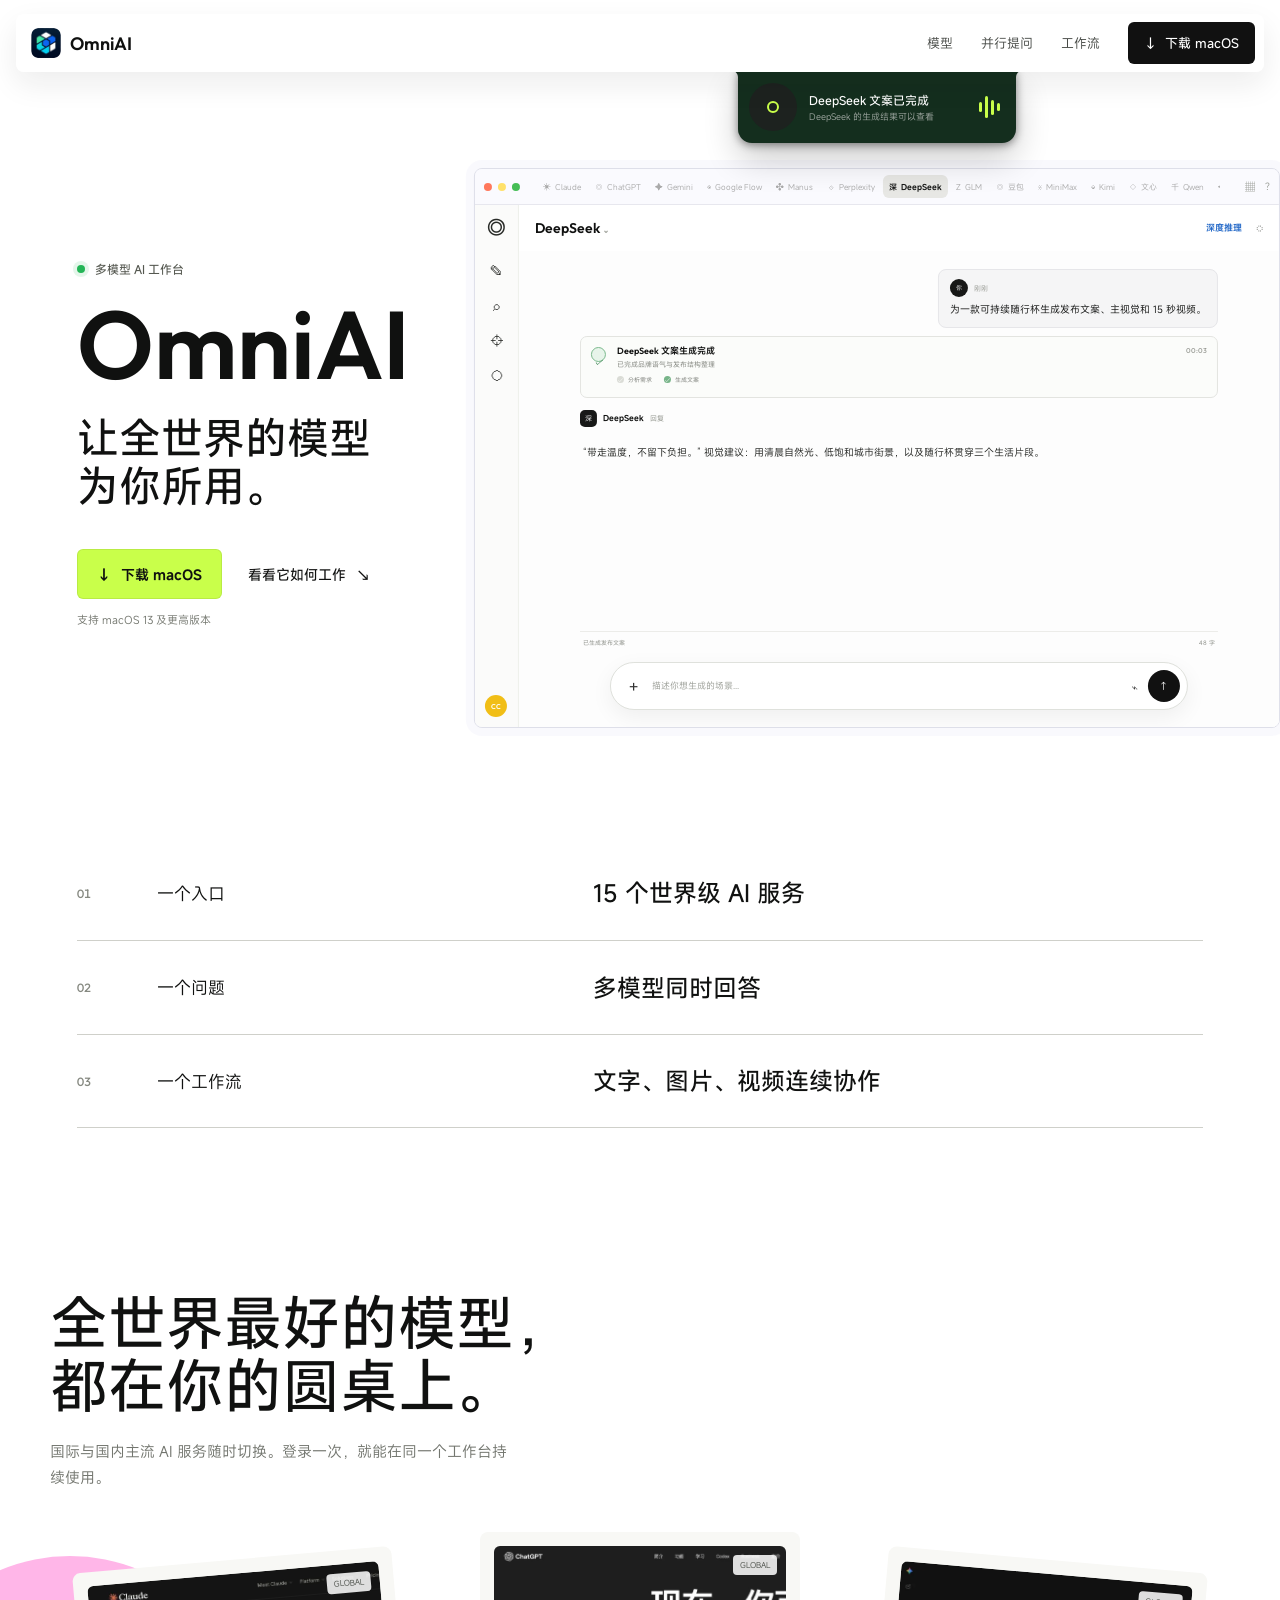
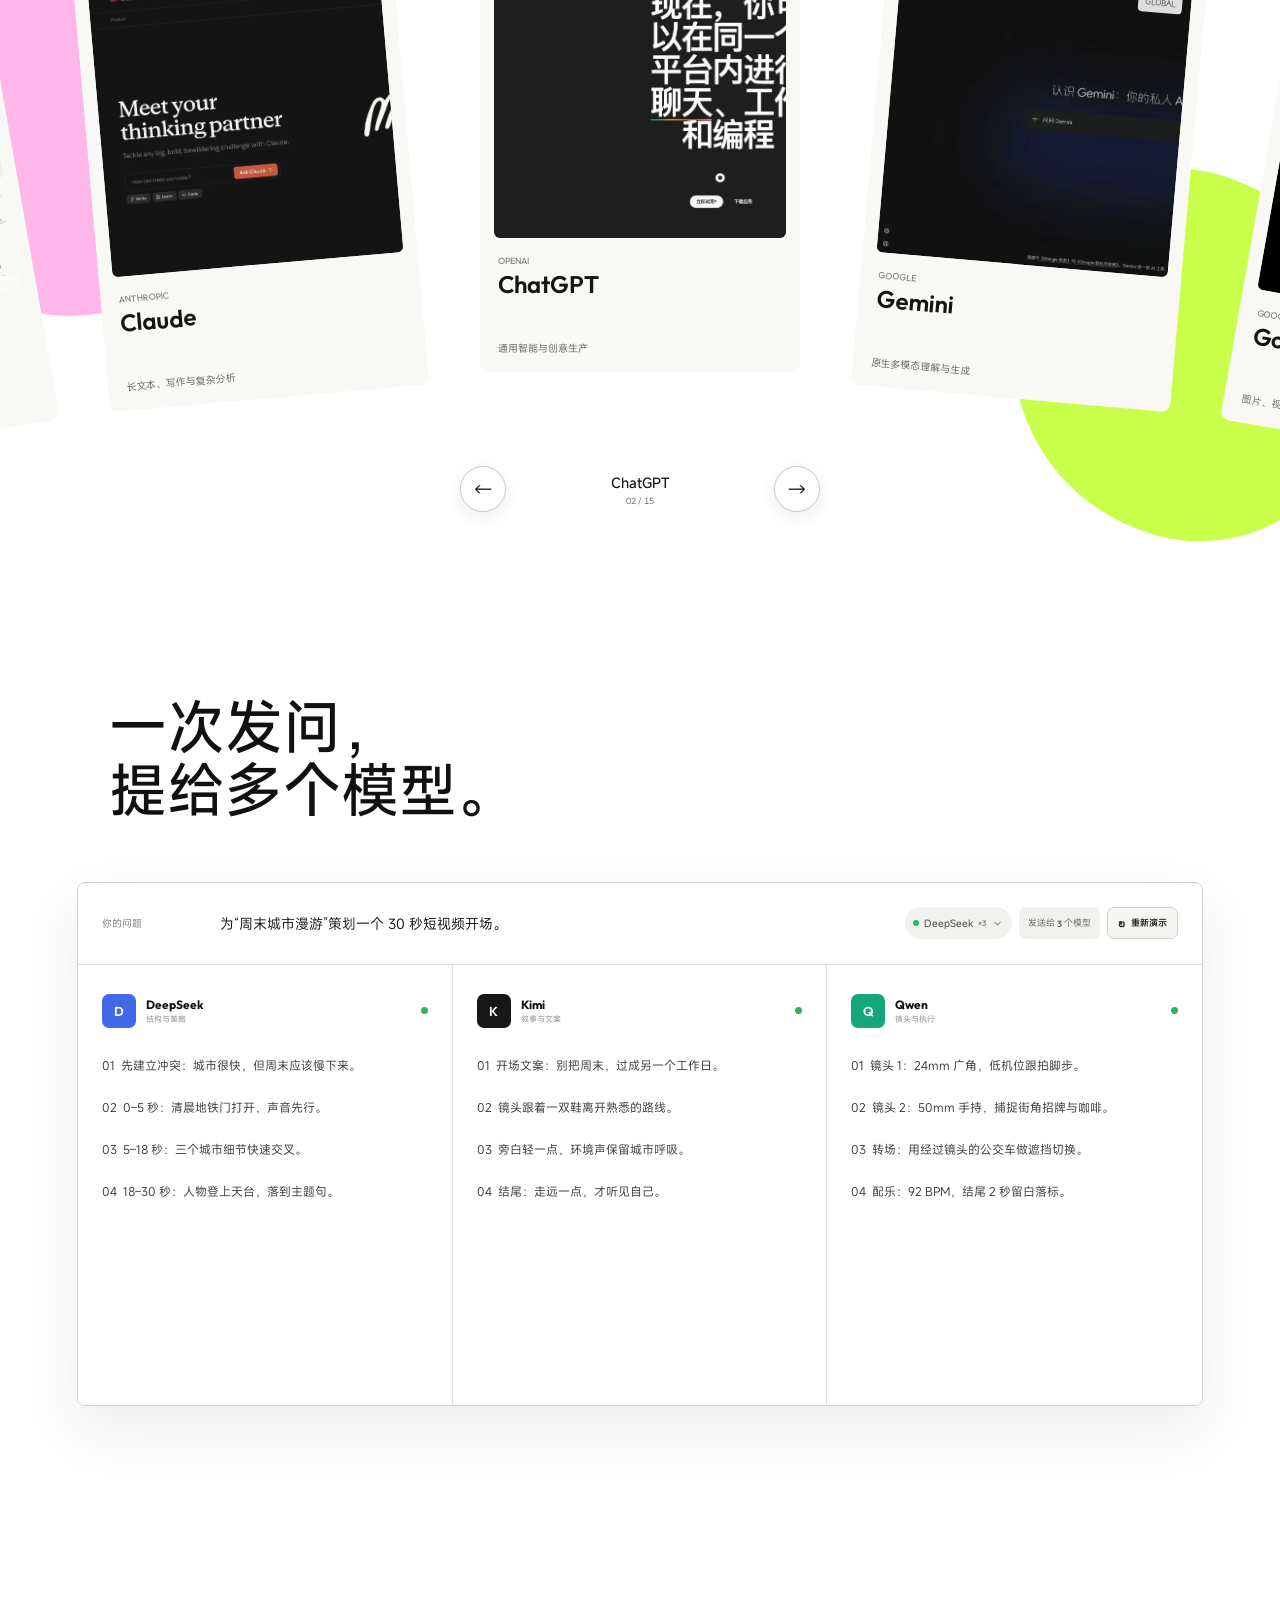
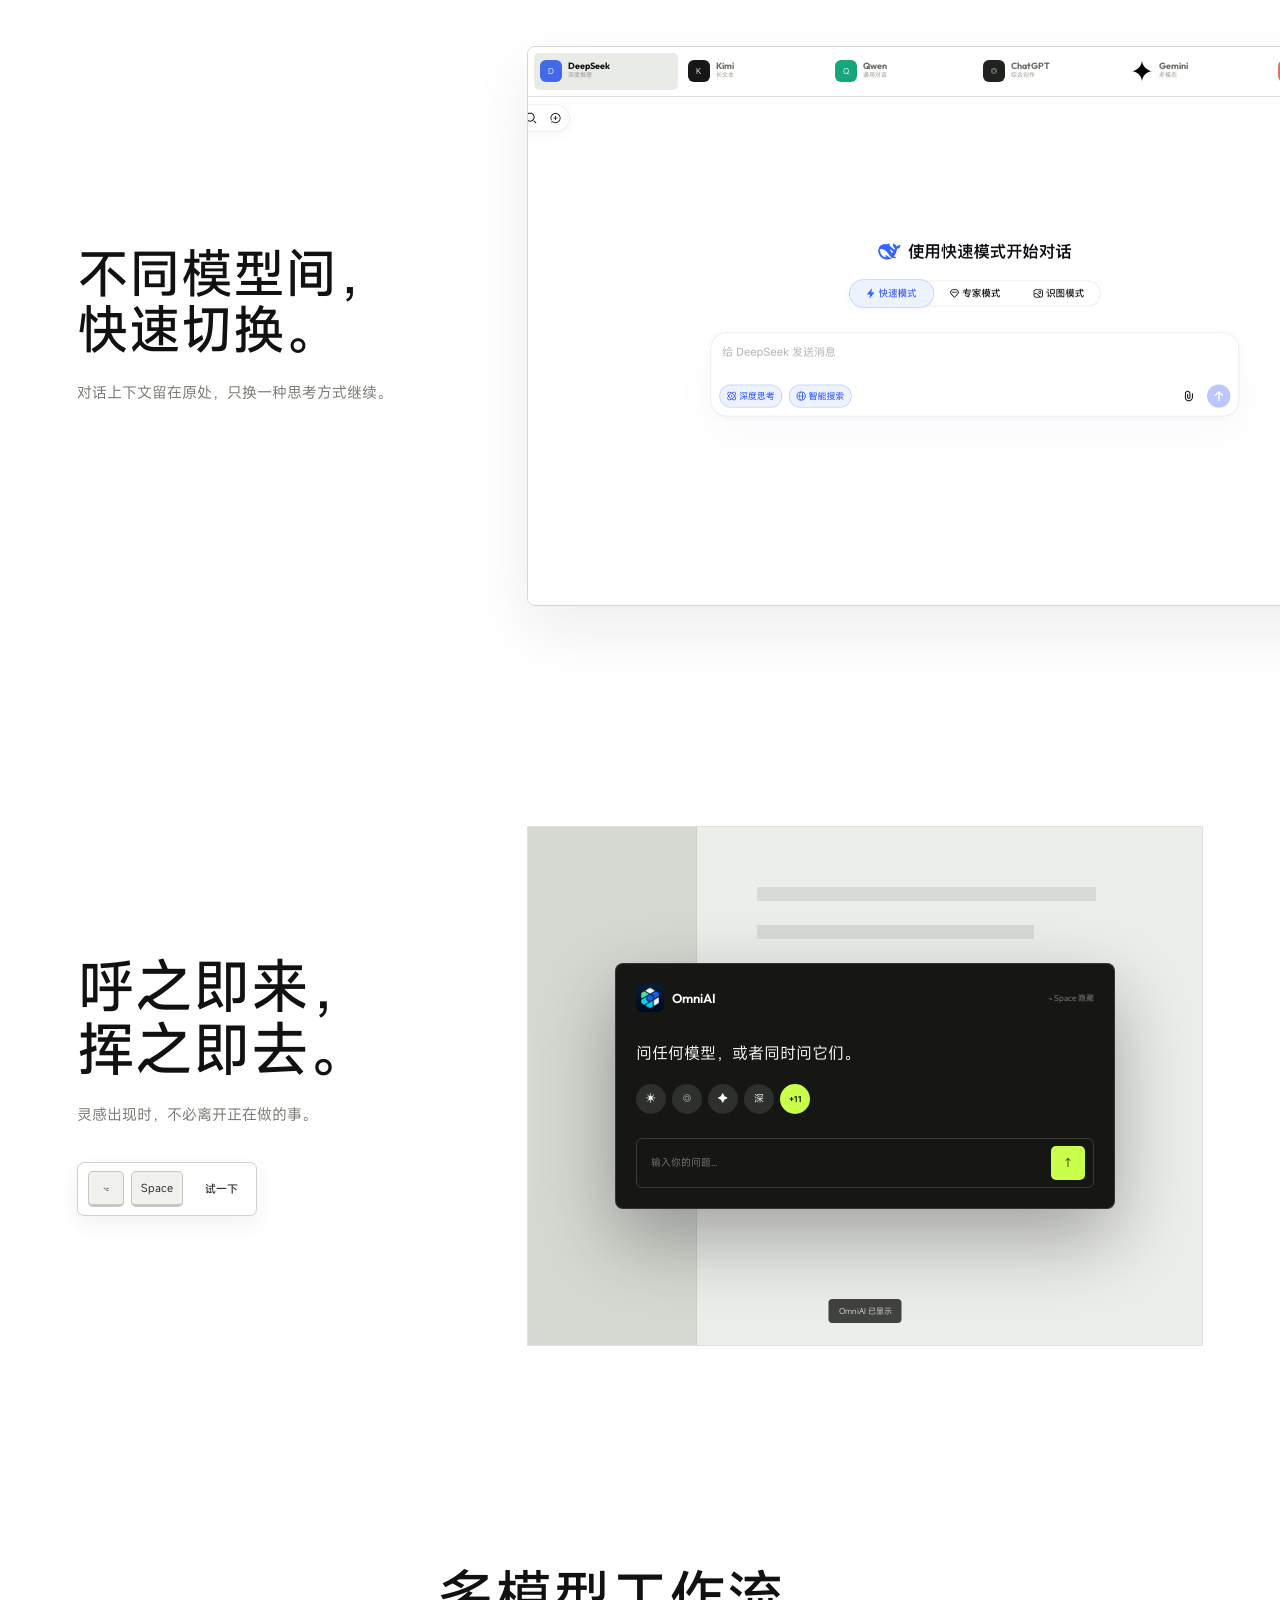
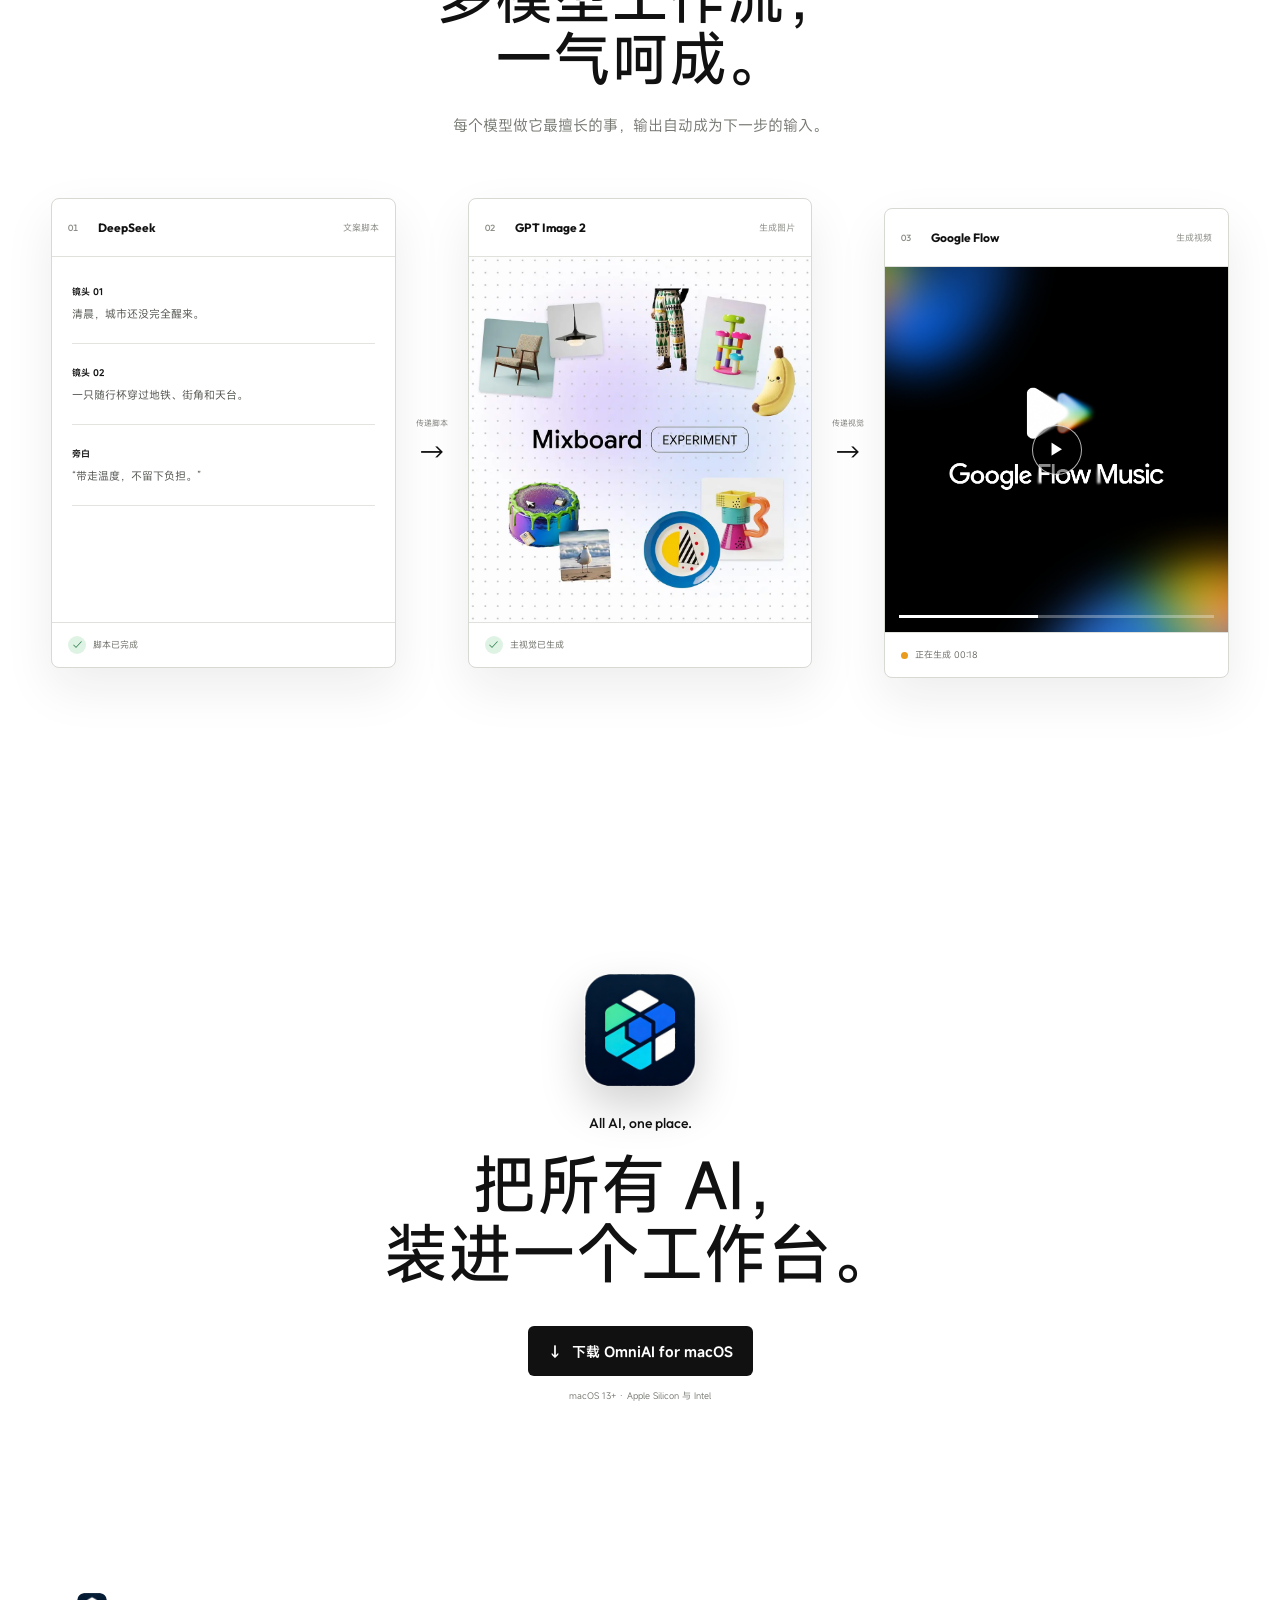
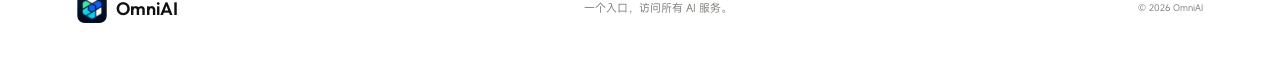
==== docs/index.html @ 4e93815d "Publish OmniAI website and update README links" ====
<!doctype html>
<html lang="zh-CN">
<head>
  <meta charset="UTF-8">
  <meta name="viewport" content="width=device-width, initial-scale=1.0">
  <meta name="theme-color" content="#f4f4f0">
  <meta name="description" content="OmniAI 多模型 AI 工作台，一个入口调用全球领先的 AI 模型。">
  <title>OmniAI - All AI, one place.</title>
  <link rel="icon" href="./assets/omniai.png">
  <link rel="stylesheet" href="./styles.css">
</head>
<body>
  <header class="site-header">
    <a class="brand" href="#top" aria-label="OmniAI 首页">
      <img src="./assets/omniai.png" alt="">
      <span>OmniAI</span>
    </a>
    <nav aria-label="主导航">
      <a href="#models">模型</a>
      <a href="#parallel">并行提问</a>
      <a href="#workflow">工作流</a>
    </nav>
    <a class="header-cta" href="https://github.com/unhurriedly/OmniAi-Desktop/releases/download/v0.6.3/OmniAi-0.6.3-arm64.dmg" target="_blank" rel="noopener noreferrer"><span aria-hidden="true">↓</span> 下载 macOS</a>
  </header>

  <main id="top">
    <section class="hero" aria-labelledby="hero-title">
      <div class="hero-copy">
        <p class="eyebrow"><span></span> 多模型 AI 工作台</p>
        <h1 id="hero-title">OmniAI</h1>
        <p class="hero-lede">让全世界的模型<br>为你所用。</p>
        <div class="hero-actions">
          <a class="button primary" href="https://github.com/unhurriedly/OmniAi-Desktop/releases/download/v0.6.3/OmniAi-0.6.3-arm64.dmg" target="_blank" rel="noopener noreferrer"><span aria-hidden="true">↓</span> 下载 macOS</a>
          <a class="text-link" href="#models">看看它如何工作 <span aria-hidden="true">↘</span></a>
        </div>
        <p class="availability">支持 macOS 13 及更高版本</p>
      </div>

      <div class="hero-stage" aria-label="OmniAI 产品交互演示">
        <div class="stage-dots" aria-hidden="true"></div>
        <button class="dynamic-island" type="button" aria-label="切换灵动岛状态">
          <span class="island-mark"><i></i></span>
          <span class="island-copy">
            <b id="islandTitle">DeepSeek 正在撰写</b>
            <small id="islandDetail">正在梳理品牌语气与核心卖点</small>
          </span>
          <span class="island-wave" aria-hidden="true"><i></i><i></i><i></i><i></i></span>
        </button>

        <div class="collab-window">
          <div class="window-bar">
            <div class="traffic" aria-hidden="true"><i></i><i></i><i></i></div>
            <div class="service-rail" aria-label="OmniAI 模型服务">
              <span class="window-service"><i>✳</i>Claude</span>
              <span class="window-service" data-model-service="image"><i>◎</i>ChatGPT</span>
              <span class="window-service"><i>✦</i>Gemini</span>
              <span class="window-service" data-model-service="video"><i>◉</i>Google Flow</span>
              <span class="window-service"><i>✣</i>Manus</span>
              <span class="window-service"><i>⟐</i>Perplexity</span>
              <span class="window-service active" data-model-service="copy"><i>深</i>DeepSeek</span>
              <span class="window-service"><i>Z</i>GLM</span>
              <span class="window-service"><i>◎</i>豆包</span>
              <span class="window-service"><i>≋</i>MiniMax</span>
              <span class="window-service"><i>◒</i>Kimi</span>
              <span class="window-service"><i>◇</i>文心</span>
              <span class="window-service"><i>千</i>Qwen</span>
              <span class="window-service"><i>✦</i>即梦</span>
              <span class="window-service"><i>扣</i>扣子</span>
            </div>
            <div class="window-actions" aria-hidden="true"><span>▦</span><span>?</span></div>
          </div>
          <div class="window-body">
            <aside class="app-sidebar" aria-label="OmniAI 工具栏">
              <b class="sidebar-brand">◎</b>
              <span>✎</span><span>⌕</span><span>⌖</span><span>◯</span>
              <small>CC</small>
            </aside>
            <div class="app-main">
              <div class="app-toolbar">
                <b><strong id="activeModelName">DeepSeek</strong> <span>⌄</span></b>
                <div><span id="activeModelCapability">深度推理</span><i>◌</i></div>
              </div>
              <div class="conversation-canvas">
                <div class="conversation-flow">
                  <div class="question-row">
                    <div class="question-meta"><span>你</span><small>刚刚</small></div>
                    <p>为一款可持续随行杯生成发布文案、主视觉和 15 秒视频。</p>
                  </div>
                  <div class="generation-stage" aria-live="polite">
                    <div class="task-progress" id="heroThinking">
                      <span class="task-status-mark" aria-hidden="true"><i></i></span>
                      <div class="task-progress-copy">
                        <b id="thinkingTitle">正在处理请求</b>
                        <small id="thinkingDetail">正在理解你的创作意图</small>
                        <div class="task-steps" aria-hidden="true">
                          <span class="is-done"><i>✓</i>分析需求</span>
                          <span><i></i><b id="thinkingStep">生成内容</b></span>
                        </div>
                      </div>
                      <time id="thinkingElapsed">00:01</time>
                    </div>
                    <section class="generation-panel" data-generation-panel="copy" aria-label="文案生成结果">
                      <article class="assistant-turn text-result">
                        <header><span class="assistant-mark">深</span><b>DeepSeek</b><small>回复</small></header>
                        <div class="response-body"><p id="heroStream"></p><i class="cursor" aria-hidden="true"></i></div>
                        <footer><span>已生成发布文案</span><span>48 字</span></footer>
                      </article>
                    </section>
                    <section class="generation-panel" data-generation-panel="image" aria-label="图片生成结果" hidden>
                      <article class="assistant-turn artifact-turn">
                        <header><span class="assistant-mark">◎</span><b>ChatGPT</b><small>调用图像生成</small></header>
                        <div class="artifact-card">
                          <div class="artifact-head"><span class="artifact-icon">▧</span><div><b>创建主视觉</b><small>根据品牌语气与画面描述生成</small></div><em>完成</em></div>
                          <figure class="generated-media image-result">
                            <img src="./assets/addglow_backgrounds.webp" alt="AI 生成的 AddGlow 礼服品牌主视觉示例">
                            <figcaption><b>AddGlow 主视觉</b><span>1600 × 900 · WEBP</span></figcaption>
                          </figure>
                        </div>
                      </article>
                    </section>
                    <section class="generation-panel" data-generation-panel="video" aria-label="视频生成结果" hidden>
                      <article class="assistant-turn artifact-turn">
                        <header><span class="assistant-mark">✦</span><b>Google Flow</b><small>调用视频生成</small></header>
                        <div class="artifact-card">
                          <div class="artifact-head"><span class="artifact-icon">▶</span><div><b>渲染 15 秒品牌短片</b><small>组合主视觉、运镜与转场</small></div><em>完成</em></div>
                          <figure class="generated-media video-result">
                            <img src="./assets/flow.webp" alt="Google Flow 生成的视频预览画面">
                            <span class="preview-play" aria-hidden="true">▶</span>
                            <span class="hero-video-timeline" aria-hidden="true"><i></i></span>
                            <figcaption><b>城市生活品牌短片</b><span>00:15 · 1080p</span></figcaption>
                          </figure>
                        </div>
                      </article>
                    </section>
                  </div>
                </div>
                <div class="compose-row">
                  <b aria-hidden="true">＋</b>
                  <span>描述你想生成的场景...</span>
                  <i aria-hidden="true">⌁</i>
                  <button type="button" aria-label="发送消息">↑</button>
                </div>
              </div>
            </div>
          </div>
        </div>
      </div>
    </section>

    <section class="position-band" id="positioning" aria-label="产品定位">
      <div class="position-line"><span>01</span><p>一个入口</p><strong>15 个世界级 AI 服务</strong></div>
      <div class="position-line"><span>02</span><p>一个问题</p><strong>多模型同时回答</strong></div>
      <div class="position-line"><span>03</span><p>一个工作流</p><strong>文字、图片、视频连续协作</strong></div>
    </section>

    <section class="models-section" id="models" aria-labelledby="models-title">
      <div class="section-heading light-heading">
        <h2 id="models-title">全世界最好的模型，<br>都在你的圆桌上。</h2>
        <p>国际与国内主流 AI 服务随时切换。登录一次，就能在同一个工作台持续使用。</p>
      </div>
      <div class="orbit-shell">
        <div class="shape shape-one" aria-hidden="true"></div>
        <div class="shape shape-two" aria-hidden="true"></div>
        <div class="orbit-window" tabindex="0" aria-label="模型卡片轮播，使用左右方向键切换">
          <div class="orbit-track" id="orbitTrack"></div>
        </div>
        <div class="orbit-controls">
          <button type="button" data-orbit="-1" aria-label="上一个模型">←</button>
          <p aria-live="polite"><b id="orbitName">ChatGPT</b><span id="orbitCount">02 / 15</span></p>
          <button type="button" data-orbit="1" aria-label="下一个模型">→</button>
        </div>
      </div>
    </section>

    <section class="parallel-section" id="parallel" aria-labelledby="parallel-title">
      <div class="section-heading dark-heading">
        <h2 id="parallel-title">一次发问，<br>提给多个模型。</h2>
      </div>
      <div class="parallel-workbench">
        <div class="prompt-line">
          <span>你的问题</span>
          <p>为“周末城市漫游”策划一个 30 秒短视频开场。</p>
          <div class="prompt-actions">
            <div class="model-config">
              <button class="model-config-trigger" id="modelConfigTrigger" type="button" aria-expanded="false" aria-controls="modelConfigMenu" aria-label="配置模型，已选择 3 个模型">
                <span class="config-status" aria-hidden="true"></span>
                <span id="modelConfigName">DeepSeek</span>
                <small id="modelConfigExtra">×3</small>
                <svg viewBox="0 0 24 24" fill="none" stroke="currentColor" stroke-width="2.5" stroke-linecap="round" stroke-linejoin="round" aria-hidden="true"><path d="M6 9l6 6 6-6"/></svg>
              </button>
              <div class="model-config-menu" id="modelConfigMenu" role="menu" aria-label="配置参与回答的模型" hidden>
                <button class="model-config-option is-selected" type="button" data-model-option="deepseek" role="menuitemcheckbox" aria-checked="true"><span class="option-check">✓</span><span class="option-symbol deepseek-symbol">D</span><span><b>DeepSeek</b><small>结构与策略</small></span></button>
                <button class="model-config-option is-selected" type="button" data-model-option="kimi" role="menuitemcheckbox" aria-checked="true"><span class="option-check">✓</span><span class="option-symbol kimi-symbol">K</span><span><b>Kimi</b><small>叙事与文案</small></span></button>
                <button class="model-config-option is-selected" type="button" data-model-option="qwen" role="menuitemcheckbox" aria-checked="true"><span class="option-check">✓</span><span class="option-symbol qwen-symbol">Q</span><span><b>Qwen</b><small>镜头与执行</small></span></button>
                <button class="model-config-option is-limit-disabled" type="button" data-model-option="claude" role="menuitemcheckbox" aria-checked="false" aria-disabled="true" disabled title="最多选择 3 个模型"><span class="option-check">✓</span><span class="option-symbol claude-symbol">✳</span><span><b>Claude</b><small>创意与表达</small></span></button>
                <button class="model-config-option is-limit-disabled" type="button" data-model-option="chatgpt" role="menuitemcheckbox" aria-checked="false" aria-disabled="true" disabled title="最多选择 3 个模型"><span class="option-check">✓</span><span class="option-symbol chatgpt-symbol">◎</span><span><b>ChatGPT</b><small>综合与创意</small></span></button>
              </div>
            </div>
            <span class="send-target">发送给 <b id="selectedModelCount">3</b> 个模型</span>
            <button class="run-button" id="rerunAnswers" type="button"><span aria-hidden="true">↻</span><b>重新演示</b></button>
          </div>
        </div>
        <div class="answer-grid">
          <article class="answer-column" data-answer="deepseek">
            <header><span class="model-symbol deepseek-symbol">D</span><div><b>DeepSeek</b><small>结构与策略</small></div><i class="status-dot"></i></header>
            <div class="answer-content" id="answerDeepseek"></div>
          </article>
          <article class="answer-column" data-answer="kimi">
            <header><span class="model-symbol kimi-symbol">K</span><div><b>Kimi</b><small>叙事与文案</small></div><i class="status-dot"></i></header>
            <div class="answer-content" id="answerKimi"></div>
          </article>
          <article class="answer-column" data-answer="qwen">
            <header><span class="model-symbol qwen-symbol">Q</span><div><b>Qwen</b><small>镜头与执行</small></div><i class="status-dot"></i></header>
            <div class="answer-content" id="answerQwen"></div>
          </article>
          <article class="answer-column is-disabled" data-answer="claude" aria-hidden="true">
            <header><span class="model-symbol claude-symbol">✳</span><div><b>Claude</b><small>创意与表达</small></div><i class="status-dot"></i></header>
            <div class="answer-content" id="answerClaude"></div>
          </article>
          <article class="answer-column is-disabled" data-answer="chatgpt" aria-hidden="true">
            <header><span class="model-symbol chatgpt-symbol">◎</span><div><b>ChatGPT</b><small>综合与创意</small></div><i class="status-dot"></i></header>
            <div class="answer-content" id="answerChatgpt"></div>
          </article>
        </div>
      </div>
    </section>

    <section class="switch-section" id="switch" aria-labelledby="switch-title">
      <div class="section-heading compact-heading">
        <h2 id="switch-title">不同模型间，<br>快速切换。</h2>
        <p>对话上下文留在原处，只换一种思考方式继续。</p>
      </div>
      <div class="switch-demo">
        <div class="model-rail" role="tablist" aria-label="选择模型">
          <button class="active" type="button" data-switch="deepseek" role="tab" aria-selected="true"><span class="deepseek-symbol">D</span><b>DeepSeek</b><small>深度推理</small></button>
          <button type="button" data-switch="kimi" role="tab" aria-selected="false"><span class="kimi-symbol">K</span><b>Kimi</b><small>长文本</small></button>
          <button type="button" data-switch="qwen" role="tab" aria-selected="false"><span class="qwen-symbol">Q</span><b>Qwen</b><small>通用对话</small></button>
          <button type="button" data-switch="chatgpt" role="tab" aria-selected="false"><span class="chatgpt-symbol">◎</span><b>ChatGPT</b><small>综合创作</small></button>
          <button type="button" data-switch="gemini" role="tab" aria-selected="false"><img src="./assets/gemini.svg" alt=""><b>Gemini</b><small>多模态</small></button>
          <button type="button" data-switch="claude" role="tab" aria-selected="false"><span class="claude-symbol">✳</span><b>Claude</b><small>写作分析</small></button>
        </div>
        <div class="switch-visual" aria-live="polite">
          <img id="switchScreenshot" src="./assets/switch-deepseek.png" alt="OmniAI 主程序中的 DeepSeek 界面">
        </div>
      </div>
    </section>

    <section class="shortcut-section" aria-labelledby="shortcut-title">
      <div class="shortcut-copy">
        <h2 id="shortcut-title">呼之即来，<br>挥之即去。</h2>
        <p>灵感出现时，不必离开正在做的事。</p>
        <button class="shortcut-button" id="shortcutToggle" type="button"><span>⌥</span><span>Space</span><b>试一下</b></button>
      </div>
      <div class="shortcut-stage">
        <div class="work-context" aria-hidden="true">
          <div class="context-sidebar"></div>
          <div class="context-lines"><i></i><i></i><i></i><i></i></div>
        </div>
        <div class="quick-window" id="quickWindow">
          <div class="quick-head"><img src="./assets/omniai.png" alt=""><span>OmniAI</span><small>⌥ Space 隐藏</small></div>
          <p>问任何模型，或者同时问它们。</p>
          <div class="quick-models"><span>✳</span><span>◎</span><span>✦</span><span>深</span><b>+11</b></div>
          <div class="quick-input"><span>输入你的问题...</span><button type="button" aria-label="发送">↑</button></div>
        </div>
        <p class="shortcut-status" id="shortcutStatus">OmniAI 已显示</p>
      </div>
    </section>

    <section class="workflow-section" id="workflow" aria-labelledby="workflow-title">
      <div class="section-heading workflow-heading">
        <h2 id="workflow-title">多模型工作流，<br>一气呵成。</h2>
        <p>每个模型做它最擅长的事，输出自动成为下一步的输入。</p>
      </div>
      <div class="workflow-track">
        <article class="workflow-node script-node" data-step="1">
          <header><span>01</span><b>DeepSeek</b><i>文案脚本</i></header>
          <div class="script-lines">
            <p><b>镜头 01</b> 清晨，城市还没完全醒来。</p>
            <p><b>镜头 02</b> 一只随行杯穿过地铁、街角和天台。</p>
            <p><b>旁白</b> “带走温度，不留下负担。”</p>
          </div>
          <footer><span class="done-mark">✓</span> 脚本已完成</footer>
        </article>
        <div class="flow-arrow" aria-hidden="true"><span>传递脚本</span>→</div>
        <article class="workflow-node image-node" data-step="2">
          <header><span>02</span><b>GPT Image 2</b><i>生成图片</i></header>
          <img src="./assets/image-output.webp" alt="AI 生成的创意视觉拼贴">
          <footer><span class="done-mark">✓</span> 主视觉已生成</footer>
        </article>
        <div class="flow-arrow" aria-hidden="true"><span>传递视觉</span>→</div>
        <article class="workflow-node video-node" data-step="3">
          <header><span>03</span><b>Google Flow</b><i>生成视频</i></header>
          <div class="video-frame">
            <img src="./assets/flow.webp" alt="Google Flow 视频素材画面">
            <button type="button" aria-label="播放视频预览">▶</button>
            <div class="video-timeline"><i></i></div>
          </div>
          <footer><span class="pulse-mark"></span> 正在生成 00:18</footer>
        </article>
      </div>
    </section>

    <section class="download-section" id="download" aria-labelledby="download-title">
      <img src="./assets/omniai.png" alt="OmniAI 应用图标">
      <p>All AI, one place.</p>
      <h2 id="download-title">把所有 AI，<br>装进一个工作台。</h2>
      <a class="button download-button" href="https://github.com/unhurriedly/OmniAi-Desktop/releases/download/v0.6.3/OmniAi-0.6.3-arm64.dmg" target="_blank" rel="noopener noreferrer"><span aria-hidden="true">↓</span> 下载 OmniAI for macOS</a>
      <small>macOS 13+ · Apple Silicon 与 Intel</small>
    </section>
  </main>

  <footer class="site-footer">
    <a class="brand" href="#top"><img src="./assets/omniai.png" alt=""><span>OmniAI</span></a>
    <p>一个入口，访问所有 AI 服务。</p>
    <span>© 2026 OmniAI</span>
  </footer>
  <script src="./app.js?v=product-switch-1"></script>
</body>
</html>
---- docs/styles.css ----
@font-face{font-family:MiSans;src:url("./assets/MiSans-Normal.woff2") format("woff2");font-weight:400;font-display:swap}
@font-face{font-family:MiSans;src:url("./assets/MiSans-Medium.woff2") format("woff2");font-weight:500;font-display:swap}
@font-face{font-family:MiSans;src:url("./assets/MiSans-Semibold.woff2") format("woff2");font-weight:600;font-display:swap}
@font-face{font-family:Outfit;src:url("./assets/Outfit.ttf") format("truetype");font-weight:400 700;font-display:swap}
:root{--ink:#101110;--paper:#f4f4f0;--white:#fff;--line:#cfd0ca;--muted:#686b65;--lime:#c9ff4a;--pink:#ffb6e8;--cyan:#7cecff;--yellow:#ffe16a;--coral:#ff785c;--blue:#628cff;--font-ui:MiSans,"PingFang SC",sans-serif;--font-brand:Outfit,MiSans,"PingFang SC",sans-serif;--ease:cubic-bezier(.22,.7,.18,1)}
*{box-sizing:border-box}
html{scroll-behavior:smooth}
body{min-width:320px;margin:0;overflow-x:hidden;background:var(--paper);color:var(--ink);font-family:var(--font-ui);font-feature-settings:"kern" 1;letter-spacing:0}
button,a,input{font:inherit;letter-spacing:0}
button,a{-webkit-tap-highlight-color:transparent}
a{color:inherit;text-decoration:none}
img{display:block;max-width:100%}
.site-header{position:fixed;z-index:100;top:14px;left:50%;width:calc(100% - 32px);height:58px;padding:0 8px 0 14px;border:1px solid rgba(16,17,16,.16);border-radius:8px;display:flex;align-items:center;background:rgba(244,244,240,.9);box-shadow:0 8px 24px rgba(17,18,16,.06);transform:translateX(-50%);backdrop-filter:blur(18px)}
.brand{display:flex;align-items:center;gap:9px;font-family:Outfit,MiSans,sans-serif;font-size:18px;font-weight:600}
.brand img{width:30px;height:30px;border-radius:7px}
.site-header nav{margin-left:auto;display:flex;align-items:center;gap:28px}
.site-header nav a{color:#454844;font-size:13px}
.site-header nav a:hover{color:#000}
.header-cta{height:42px;margin-left:28px;padding:0 16px;border-radius:6px;display:flex;align-items:center;gap:8px;background:#111;color:#fff;font-size:13px;font-weight:500}
.hero{position:relative;height:92svh;min-height:700px;max-height:900px;padding:122px max(6vw,32px) 62px;display:grid;grid-template-columns:minmax(350px,.82fr) minmax(560px,1.18fr);align-items:center;overflow:hidden;background:var(--paper)}
.hero-copy{position:relative;z-index:4;max-width:650px}
.eyebrow,.section-index{margin:0 0 26px;display:flex;align-items:center;gap:10px;color:#555850;font-size:12px;font-weight:500;text-transform:uppercase}
.eyebrow span{width:8px;height:8px;border-radius:50%;background:#24b557;box-shadow:0 0 0 4px rgba(36,181,87,.12)}
.hero h1{margin:0;font-family:Outfit,MiSans,sans-serif;font-size:96px;font-weight:600;line-height:.86;letter-spacing:0}
.hero-lede{margin:30px 0 0;font-size:42px;font-weight:500;line-height:1.14}
.hero-actions{margin-top:38px;display:flex;align-items:center;gap:26px}
.button{height:50px;padding:0 20px;border-radius:6px;display:inline-flex;align-items:center;justify-content:center;gap:10px;font-size:14px;font-weight:600}
.button.primary{background:var(--lime);box-shadow:inset 0 0 0 1px rgba(0,0,0,.08)}
.button:hover{transform:translateY(-2px)}
.text-link{font-size:14px;font-weight:500}
.text-link span{margin-left:6px}
.availability{margin:14px 0 0;color:#74776f;font-size:11px}
.hero-stage{position:absolute;z-index:2;top:72px;right:-2vw;width:min(67vw,1020px);height:calc(100% - 86px);min-height:610px;overflow:hidden;background:#dfe3e0;isolation:isolate}
.stage-dots{position:absolute;inset:0;border:18px solid rgba(255,255,255,.22);opacity:.7}
.hero-stage::after{content:"";position:absolute;z-index:-1;right:3%;bottom:-20%;width:70%;height:52%;border-radius:50%;background:var(--pink);transform:rotate(-8deg)}
.dynamic-island{--island-surface:#080908;position:absolute;z-index:10;top:-1px;left:50%;width:326px;height:72px;padding:0 16px 0 11px;border:0;border-radius:0 0 14px 14px;display:flex;align-items:center;gap:12px;overflow:visible;background:var(--island-surface);color:#fff;box-shadow:0 2px 8px rgba(0,0,0,.45),0 16px 34px rgba(0,0,0,.2);cursor:pointer;transform:translateX(-50%);transition:width .45s var(--ease),background-color .3s,border-radius .3s}
.dynamic-island::before,.dynamic-island::after{content:"";position:absolute;top:0;width:13px;height:25px;pointer-events:none}
.dynamic-island::before{left:-13px;border-radius:0 6px 0 0;box-shadow:5px 0 0 var(--island-surface)}
.dynamic-island::after{right:-13px;border-radius:6px 0 0 0;box-shadow:-5px 0 0 var(--island-surface)}
.dynamic-island.complete{--island-surface:#142e1e;width:278px}
.island-mark{width:48px;height:48px;border-radius:50%;display:grid;place-items:center;background:#1d221f}
.island-mark i{width:12px;height:12px;border:2px solid var(--lime);border-radius:50%;animation:islandPulse 1.5s infinite}
.island-copy{min-width:0;display:flex;flex:1;flex-direction:column;align-items:flex-start}
.island-copy b{max-width:100%;overflow:hidden;font-size:12px;font-weight:500;text-overflow:ellipsis;white-space:nowrap}
.island-copy small{max-width:100%;margin-top:3px;overflow:hidden;color:#9fa7a1;font-size:9px;text-overflow:ellipsis;white-space:nowrap}
.island-wave{height:28px;display:flex;align-items:center;gap:3px}
.island-wave i{width:3px;border-radius:2px;background:var(--lime);animation:wave 1s ease-in-out infinite}
.island-wave i:nth-child(1){height:10px}.island-wave i:nth-child(2){height:22px;animation-delay:-.3s}.island-wave i:nth-child(3){height:15px;animation-delay:-.55s}.island-wave i:nth-child(4){height:8px;animation-delay:-.75s}
.collab-window{position:absolute;z-index:4;top:13%;left:50%;width:min(930px,94%);height:560px;border:1px solid #d9dbd6;border-radius:8px;overflow:hidden;background:#fff;box-shadow:0 30px 78px rgba(25,29,26,.16);transform:translateX(-50%)}
.window-bar{height:36px;padding:0 9px;border-bottom:1px solid #e3e4e0;display:flex;align-items:center;background:#f7f7f5;color:#a1a39d;font-size:8px}
.traffic{width:53px;display:flex;flex:0 0 53px;gap:6px}.traffic i{width:8px;height:8px;border-radius:50%;background:#cbcfc9}.traffic i:first-child{background:var(--coral)}.traffic i:nth-child(2){background:var(--yellow)}.traffic i:nth-child(3){background:#45bd55}
.service-rail{min-width:0;display:flex;flex:1;align-items:center;justify-content:flex-start;gap:2px;overflow-x:auto;scrollbar-width:none;white-space:nowrap}.service-rail::-webkit-scrollbar{display:none}
.window-service{height:23px;padding:0 6px;border-radius:6px;display:flex;flex:0 0 auto;align-items:center;gap:4px;color:#aaa;} .window-service i{font-size:8px;font-style:normal}.window-service.active{background:#e7e7e4;color:#171817;font-weight:600}
.window-actions{width:45px;margin-left:5px;display:flex;flex:0 0 45px;justify-content:flex-end;gap:10px;color:#999c95;font-size:10px}
.window-body{height:calc(100% - 36px);padding:0;display:grid;grid-template-columns:44px 1fr}
.app-sidebar{padding:14px 0 10px;border-right:1px solid #eceeE9;display:flex;align-items:center;flex-direction:column;gap:17px;background:#fbfbfa;color:#292b28}.app-sidebar>span{font-size:13px}.sidebar-brand{margin-bottom:7px;font:600 18px/1 Outfit,sans-serif}.app-sidebar small{width:22px;height:22px;margin-top:auto;border-radius:50%;display:grid;place-items:center;background:#f1be16;color:#fff;font:600 7px/1 Outfit,sans-serif}
.app-main{min-width:0;display:flex;flex-direction:column;background:#fff}.app-toolbar{height:46px;padding:0 16px;display:flex;align-items:center}.app-toolbar>b{font:600 14px/1 Outfit,MiSans,sans-serif}.app-toolbar>b strong{font:inherit}.app-toolbar>b span{color:#969991;font-size:10px}.app-toolbar>div{margin-left:auto;display:flex;align-items:center;gap:14px}.app-toolbar>div span{color:#2469c8;font-size:9px;font-weight:600}.app-toolbar>div i{color:#4e514b;font-size:13px;font-style:normal}
.conversation-canvas{min-height:0;display:flex;flex:1;flex-direction:column;background:#fdfdfd}.conversation-flow{width:min(680px,84%);min-height:0;margin:0 auto;padding:18px 0 8px;display:flex;flex:1;flex-direction:column}
.question-row{max-width:82%;margin-left:auto;padding:9px 11px;border:1px solid #e6e6e9;border-radius:8px;background:#f5f5f6}.question-meta{display:flex;align-items:center;gap:6px}.question-meta>span{width:18px;height:18px;border-radius:50%;display:grid;place-items:center;background:#171817;color:#fff;font-size:6px}.question-meta small{color:#969891;font-size:7px}.question-row p{margin:6px 0 0;font-size:10px;line-height:1.45}
.generation-switch{width:max-content;height:30px;margin-top:10px;padding:2px;border:1px solid #e4e5e1;border-radius:7px;display:flex;gap:2px;background:#f5f5f3}
.generation-switch button{height:24px;padding:0 9px;border:0;border-radius:5px;display:flex;align-items:center;gap:5px;background:transparent;color:#777a76;font-size:8px;cursor:pointer}.generation-switch button i{font:500 7px/1 Outfit,sans-serif;font-style:normal}.generation-switch button span{font-family:Outfit,MiSans,sans-serif;font-weight:600}.generation-switch button small{padding-left:5px;border-left:1px solid #d8dad4;color:#9a9c96;font-size:6px}.generation-switch button.active{background:#fff;color:#171817;box-shadow:0 1px 4px rgba(25,27,35,.08)}.generation-switch button.active small{color:#5f625c}
.generation-stage{position:relative;min-height:0;margin-top:8px;display:flex;flex:1;overflow:hidden}
.task-progress{position:absolute;z-index:3;top:0;right:0;left:0;min-height:62px;padding:9px 10px;border:1px solid #e3e4e0;border-radius:7px;display:grid;grid-template-columns:18px 1fr auto;align-items:start;gap:8px;background:#fff;transition:background .25s}.task-status-mark{width:15px;height:15px;margin-top:1px;border:1.5px solid #c7c9c3;border-radius:50%;display:grid;place-items:center}.task-status-mark i{width:5px;height:5px;border-radius:50%;background:#1d1e1c;animation:islandPulse 1s infinite}.task-progress-copy{min-width:0;display:flex;flex-direction:column}.task-progress-copy>b{font:600 9px/1.2 Outfit,MiSans,sans-serif}.task-progress-copy>small{margin-top:3px;color:#7e817a;font-size:7px}.task-progress time{color:#9a9c96;font:500 7px/1.4 Outfit,sans-serif}.task-steps{margin-top:7px;display:flex;gap:12px;color:#777a74;font-size:6px}.task-steps span{display:flex;align-items:center;gap:4px}.task-steps span i{width:7px;height:7px;border-radius:50%;display:grid;place-items:center;background:#dadcd6;color:#fff;font-size:5px;font-style:normal}.task-steps span:not(.is-done) i{background:#20211f;animation:islandPulse 1s infinite}.task-steps b{font-size:inherit;font-weight:400}.task-progress.is-complete{background:#fbfcfa}.task-progress.is-complete .task-status-mark{border-color:#7ab98c;background:#e7f4ea}.task-progress.is-complete .task-status-mark i{width:auto;height:auto;background:transparent;animation:none}.task-progress.is-complete .task-status-mark i::after{content:'✓';color:#287942;font-size:7px}.task-progress.is-complete .task-steps span:not(.is-done) i{background:#77b488;animation:none}.task-progress.is-complete .task-steps span:not(.is-done) i::after{content:'✓';font-size:5px}
.generation-panel{position:absolute;top:70px;right:0;bottom:0;left:0;opacity:0;transform:translateY(6px);transition:opacity .3s,transform .3s}.generation-panel.is-active{opacity:1;transform:translateY(0)}
.assistant-turn{height:100%;display:flex;flex-direction:column}.assistant-turn>header{height:25px;display:flex;align-items:center;gap:6px}.assistant-mark{width:17px;height:17px;border-radius:5px;display:grid;place-items:center;background:#171817;color:#fff;font-size:7px}.assistant-turn>header b{font-size:8px}.assistant-turn>header small{color:#8c8f87;font-size:7px}.text-result{padding:0}.response-body{padding:8px 3px 10px}.response-body p{margin:0;display:inline;color:#20221f;font-size:10px;line-height:1.6}.cursor{width:1px;height:10px;margin-left:2px;display:inline-block;background:#222;vertical-align:-1px;animation:blink .8s infinite}.response-body.is-finished .cursor{display:none}.text-result footer{margin-top:auto;padding:7px 3px;border-top:1px solid #ecece9;display:flex;color:#858881;font-size:6px}.text-result footer span:last-child{margin-left:auto}
.artifact-card{min-height:0;border:1px solid #dedfdb;border-radius:7px;overflow:hidden;display:flex;flex:1;flex-direction:column;background:#fafafa}.artifact-head{min-height:43px;padding:6px 9px;border-bottom:1px solid #e5e6e2;display:grid;grid-template-columns:24px 1fr auto;align-items:center;gap:7px;background:#fff}.artifact-icon{width:23px;height:23px;border-radius:5px;display:grid;place-items:center;background:#efefec;color:#242522;font-size:8px}.artifact-head>div{display:flex;min-width:0;flex-direction:column}.artifact-head b{font-size:8px}.artifact-head small{margin-top:2px;overflow:hidden;color:#858881;font-size:6px;text-overflow:ellipsis;white-space:nowrap}.artifact-head em{padding:3px 5px;border-radius:4px;background:#e9f5ec;color:#28753f;font-size:6px;font-style:normal}.generated-media{position:relative;width:100%;min-height:0;margin:0;display:grid;flex:1;grid-template-rows:minmax(0,1fr) 29px;overflow:hidden;background:#eeeff3}.generated-media>img{width:100%;height:100%;min-height:0;object-fit:cover;animation:mediaReveal .7s var(--ease) both}.image-result>img{object-position:center 48%}.video-result>img{object-position:center 46%}.generated-media figcaption{position:static;min-height:29px;padding:0 9px;display:flex;align-items:center;background:#f7f7f7;color:#20211f}.generated-media figcaption b{font-size:7px}.generated-media figcaption span{margin-left:auto;color:#858881;font-size:6px}.preview-play{position:absolute;top:43%;left:50%;width:32px;height:32px;border:1px solid rgba(255,255,255,.68);border-radius:50%;display:grid;place-items:center;background:rgba(0,0,0,.5);color:#fff;font-size:9px;transform:translate(-50%,-50%)}.hero-video-timeline{position:absolute;right:9px;bottom:35px;left:9px;height:2px;background:rgba(255,255,255,.34)}.hero-video-timeline i{height:100%;display:block;background:#fff;animation:timeline 5s linear infinite}
.compose-row{width:min(600px,76%);height:48px;margin:0 auto 17px;padding:0 7px 0 14px;border:1px solid #dfe1dc;border-radius:24px;display:flex;align-items:center;gap:10px;background:#fff;color:#9a9d96;box-shadow:0 7px 22px rgba(20,22,20,.06);font-size:9px}.compose-row>b{color:#333;font-size:17px;font-weight:400}.compose-row>i{margin-left:auto;color:#333;font-size:12px;font-style:normal}.compose-row button{width:32px;height:32px;border:0;border-radius:50%;background:#111;color:#fff;cursor:pointer}
.floating-model{position:absolute;z-index:5;height:34px;padding:0 12px 0 6px;border:1px solid rgba(0,0,0,.12);border-radius:17px;display:flex;align-items:center;gap:7px;background:#fff;box-shadow:0 10px 24px rgba(0,0,0,.12);font-size:10px;font-weight:500}.floating-model img,.floating-model>span{width:23px;height:23px;border-radius:50%;object-fit:cover;display:grid;place-items:center;background:#f0eee8}.float-a{top:17%;right:7%;transform:rotate(6deg)}.float-b{right:3%;bottom:14%;transform:rotate(-5deg)}.float-c{left:24%;bottom:9%;transform:rotate(4deg)}
.position-band{padding:18px max(6vw,32px) 54px;background:var(--paper)}
.position-line{min-height:94px;border-top:1px solid var(--line);display:grid;grid-template-columns:80px 1fr 1.4fr;align-items:center}.position-line:last-child{border-bottom:1px solid var(--line)}.position-line span{color:#868981;font:500 12px Outfit,sans-serif}.position-line p{margin:0;font-size:17px}.position-line strong{font-size:24px;font-weight:500}
.position-line:first-child{border-top:0}
.models-section{padding:110px 0 0;background:#191a18;color:#fff;overflow:hidden}
.section-heading{width:min(1180px,calc(100% - 64px));margin:0 auto;position:relative}.section-heading h2{margin:0;font-size:58px;font-weight:500;line-height:1.08}.section-heading>p:last-child{max-width:470px;margin:22px 0 0;color:#73766f;font-size:15px;line-height:1.7}.light-heading .section-index{color:#9ea099}.light-heading>p:last-child{color:#a7aaa3}
.orbit-shell{position:relative;height:670px;margin-top:16px;overflow:hidden;background:#191a18;isolation:isolate}
.shape{position:absolute;z-index:-1;width:360px;height:360px}.shape-one{top:50px;left:-110px;border-radius:50%;background:var(--pink)}.shape-two{right:-90px;bottom:40px;border-radius:44% 56% 46% 54%;background:var(--lime);transform:rotate(22deg)}
.orbit-window{position:relative;height:575px;overflow:visible;outline:none}
.orbit-track{--position:0;position:absolute;left:50%;top:2124px;width:5200px;height:5200px;border-radius:50%;transform:translateX(-50%) rotate(calc(var(--position) * -5deg));transition:transform .72s var(--ease)}
.orbit-item{--slot:0;position:absolute;left:calc(50% - 160px);top:-2088px;width:320px;height:440px;transform-origin:50% 4688px;transform:rotate(calc(var(--slot) * 5deg))}
.model-card{position:relative;width:100%;height:100%;padding:14px;border-radius:8px;display:flex;flex-direction:column;background:#f8f8f5;color:#131413;box-shadow:none;transition:transform .3s,box-shadow .3s}.orbit-item.is-center .model-card{transform:translateY(-10px);box-shadow:none}.orbit-item:hover .model-card{box-shadow:0 24px 64px rgba(0,0,0,.26)}
.model-art{position:relative;height:292px;border-radius:6px;overflow:hidden;display:grid;place-items:center;background:var(--card-color,#eceeea)}.model-art img{width:100%;height:100%;object-fit:cover;object-position:center}.model-art[data-position="left-top"] img{object-position:left top}.model-art.logo-art img{width:88px;height:88px;object-fit:contain}.model-art .text-mark{font:600 72px/1 Outfit,sans-serif}.model-art::after{content:attr(data-region);position:absolute;right:9px;top:9px;padding:5px 7px;border-radius:4px;background:rgba(255,255,255,.86);color:#4c504a;font-size:8px}
.model-copy{padding:17px 4px 2px;display:flex;flex:1;flex-direction:column}.model-copy span{color:#777a74;font-size:9px;text-transform:uppercase}.model-copy h3{margin:5px 0 0;font:600 24px/1.1 Outfit,MiSans,sans-serif}.model-copy p{margin:auto 0 0;color:#5f625c;font-size:10px;line-height:1.45}
.orbit-controls{position:absolute;z-index:8;left:50%;bottom:64px;width:360px;display:flex;align-items:center;justify-content:space-between;transform:translateX(-50%)}.orbit-controls button{width:46px;height:46px;border:1px solid #62645f;border-radius:50%;background:#262724;color:#fff;font-size:18px;cursor:pointer}.orbit-controls p{margin:0;display:flex;flex-direction:column;align-items:center}.orbit-controls p b{font-size:14px;font-weight:500}.orbit-controls p span{margin-top:3px;color:#858881;font:400 9px Outfit,sans-serif}
.parallel-section{padding:120px max(6vw,32px);background:var(--yellow)}
.dark-heading{display:flex;align-items:flex-end}.run-button{height:32px;margin:0;padding:0 10px;border:1px solid rgba(0,0,0,.18);border-radius:7px;display:flex;align-items:center;gap:6px;background:#f5f6f2;color:#242622;font-size:9px;font-weight:600;white-space:nowrap;cursor:pointer}.run-button span{font-size:14px;line-height:1}.run-button b{font:inherit}.run-button:hover{background:#eceee9}.run-button:disabled{opacity:.5;cursor:wait}
.parallel-workbench{width:min(1180px,100%);margin:60px auto 0;border:1px solid rgba(0,0,0,.34);border-radius:8px;overflow:hidden;background:#fff}
.prompt-line{position:relative;z-index:3;min-height:82px;padding:18px 24px;border-bottom:1px solid #dfe0dc;display:grid;grid-template-columns:100px minmax(240px,1fr) auto;align-items:center;gap:18px}.prompt-line>span{color:#787b75;font-size:10px}.prompt-line p{margin:0;font-size:14px}.prompt-actions{display:flex;align-items:center;justify-content:flex-end;gap:7px}.model-config{position:relative}.model-config-trigger{height:32px;padding:0 9px 0 8px;border:0;border-radius:16px;display:inline-flex;align-items:center;gap:5px;background:#f1f2ee;color:#555a54;cursor:pointer;transition:background .15s}.model-config-trigger:hover,.model-config-trigger[aria-expanded="true"]{background:#e8eae5}.model-config-trigger>span:not(.config-status){font-size:10px;font-weight:500;white-space:nowrap}.model-config-trigger small{color:#8a8e87;font:600 8px/1 Outfit,MiSans,sans-serif}.model-config-trigger svg{width:11px;height:11px;margin-left:1px;color:#90948d;transition:transform .18s}.model-config-trigger[aria-expanded="true"] svg{transform:rotate(180deg)}.config-status{width:6px;height:6px;border-radius:50%;flex:0 0 auto;background:#2eb566;animation:islandPulse 2.4s ease-out infinite}.model-config-menu{position:absolute;z-index:20;top:calc(100% + 8px);right:0;width:218px;padding:6px;border:1px solid #dfe1dc;border-radius:10px;background:#fff;box-shadow:0 14px 34px rgba(26,29,26,.16)}.model-config-menu[hidden]{display:none}.model-config-option{width:100%;height:48px;padding:0 8px;border:0;border-radius:7px;display:grid;grid-template-columns:16px 26px 1fr;align-items:center;gap:8px;background:transparent;color:#5e625b;text-align:left;cursor:pointer}.model-config-option:hover{background:#f3f4f1}.model-config-option.is-limit-disabled{opacity:.42;cursor:not-allowed}.model-config-option.is-limit-disabled:hover{background:transparent}.option-check{width:16px;height:16px;border:1px solid #c7cac3;border-radius:5px;display:grid;place-items:center;color:transparent;font-size:9px}.model-config-option.is-selected .option-check{border-color:#252724;background:#252724;color:#fff}.option-symbol{width:26px;height:26px;border-radius:7px;display:grid;place-items:center;color:#fff;font:600 9px/1 Outfit,sans-serif}.model-config-option>span:last-child{min-width:0;display:flex;flex-direction:column}.model-config-option b{color:#222421;font-size:10px}.model-config-option small{margin-top:2px;color:#92958e;font-size:7px}.send-target{height:32px;padding:0 9px;border-radius:7px;display:inline-flex;align-items:center;background:#f0f1ed;color:#60645e!important;font-size:9px!important;white-space:nowrap}.send-target b{margin:0 2px;font:600 9px/1 Outfit,MiSans,sans-serif}.answer-grid{--answer-count:3;min-height:440px;display:grid;grid-template-columns:repeat(var(--answer-count),minmax(0,1fr))}
.answer-column{min-width:0;padding:24px;border-right:1px solid #dfe0dc;background:#fff}.answer-column.is-last-visible{border-right:0}.answer-column header{height:44px;display:flex;align-items:center;gap:10px}.model-symbol{width:34px;height:34px;border-radius:7px;display:grid;place-items:center;color:#fff;font:600 13px Outfit,sans-serif}.deepseek-symbol{background:#4169e8}.kimi-symbol{background:#171717}.qwen-symbol{background:#15a77b}.claude-symbol{background:#d97757}.chatgpt-symbol{background:#202220}.answer-column header div{display:flex;flex-direction:column}.answer-column header b{font-size:12px}.answer-column header small{margin-top:2px;color:#858881;font-size:8px}.status-dot{width:7px;height:7px;margin-left:auto;border-radius:50%;background:#b7b9b4}.answer-column.is-running .status-dot{background:#ef9e22;animation:islandPulse 1s infinite}.answer-column.is-done .status-dot{background:#2db364}
.answer-content{min-height:150px;padding-top:22px;color:#343632;font-size:12px;line-height:1.75;white-space:pre-wrap}.answer-content.pending{color:#777b74}.answer-content.pending::after{content:"";width:5px;height:14px;margin-left:4px;display:inline-block;background:#252724;vertical-align:-2px;animation:blink .7s step-end infinite}.answer-column.is-disabled{display:none}
.switch-section{position:relative;min-height:800px;padding:120px max(6vw,32px);display:grid;grid-template-columns:minmax(0,.72fr) minmax(0,1.28fr);align-items:center;gap:70px;overflow:hidden;background:#f4f4f0}.compact-heading{width:min(340px,100%);margin:0}.compact-heading h2{font-size:52px}.switch-demo{position:relative;grid-column:2;width:min(70vw,980px);height:560px;margin:0;justify-self:start;border:1px solid #babdb6;border-radius:8px;overflow:hidden;display:flex;flex-direction:column;background:#fff;box-shadow:0 24px 70px rgba(24,27,24,.1)}
.model-rail{height:50px;min-height:50px;padding:6px;border-bottom:1px solid #dfe1dc;display:grid;grid-template-columns:repeat(6,minmax(0,1fr));gap:4px;background:#fff}.model-rail button{min-width:0;height:37px;padding:0 6px;border:0;border-radius:5px;display:grid;grid-template-columns:22px minmax(0,1fr);grid-template-rows:1fr 1fr;align-items:center;column-gap:6px;text-align:left;background:transparent;color:#696c66;cursor:pointer}.model-rail button:hover{background:#f3f4f1}.model-rail button.active{background:#e9ebe6;color:#111}.model-rail button>span,.model-rail button>img{grid-row:1/3;width:22px;height:22px;border-radius:6px;display:grid;place-items:center;object-fit:contain;color:#fff;font-size:8px}.model-rail button b{min-width:0;overflow:hidden;align-self:end;font-size:9px;text-overflow:ellipsis;white-space:nowrap}.model-rail button small{min-width:0;overflow:hidden;align-self:start;color:#92958e;font-size:6px;text-overflow:ellipsis;white-space:nowrap}
.switch-visual{position:relative;min-height:0;flex:1;overflow:hidden;background:#f7f8f7}.switch-visual img{position:absolute;left:50%;top:0;width:auto;max-width:none;height:106.1%;display:block;transform:translate(-50%,-5.7%);opacity:1;transition:opacity .18s ease}.switch-visual img.is-changing{opacity:.32}
.shortcut-section{min-height:720px;padding:100px max(6vw,32px);display:grid;grid-template-columns:.72fr 1.28fr;align-items:center;gap:70px;background:#111210;color:#fff}.shortcut-copy{max-width:470px}.shortcut-copy h2{margin:0;font-size:58px;font-weight:500;line-height:1.08}.shortcut-copy>p:not(.section-index){margin:24px 0 0;color:#a6aaa3;font-size:15px}.shortcut-button{height:54px;margin-top:38px;padding:0 8px 0 10px;border:1px solid #494c47;border-radius:7px;display:flex;align-items:center;gap:7px;background:#20211f;color:#fff;cursor:pointer}.shortcut-button>span{height:36px;min-width:36px;padding:0 9px;border:1px solid #555852;border-bottom-width:3px;border-radius:5px;display:grid;place-items:center;background:#2d2f2b;font-size:11px}.shortcut-button b{margin-left:5px;padding:0 10px;font-size:11px;font-weight:500}
.shortcut-stage{position:relative;height:520px;overflow:hidden;background:#daddd8}.work-context{position:absolute;inset:0;display:grid;grid-template-columns:25% 1fr;background:#eceee9}.context-sidebar{border-right:1px solid #ccd0c9;background:#d5d9d2}.context-lines{padding:60px}.context-lines i{width:88%;height:14px;margin-bottom:24px;display:block;background:#d8dbd5}.context-lines i:nth-child(2){width:72%}.context-lines i:nth-child(3){width:80%}.context-lines i:nth-child(4){width:55%}
.quick-window{position:absolute;z-index:3;left:50%;top:50%;width:min(500px,84%);padding:20px;border:1px solid rgba(255,255,255,.13);border-radius:8px;background:#161715;color:#fff;box-shadow:0 30px 80px rgba(0,0,0,.32);transform:translate(-50%,-50%) scale(1);opacity:1;transition:transform .38s var(--ease),opacity .2s}.quick-window.is-hidden{transform:translate(-50%,-46%) scale(.82);opacity:0;pointer-events:none}.quick-head{display:flex;align-items:center}.quick-head img{width:28px;height:28px;border-radius:6px}.quick-head span{margin-left:8px;font:600 13px Outfit,MiSans,sans-serif}.quick-head small{margin-left:auto;color:#7d817a;font-size:8px}.quick-window>p{margin:30px 0 20px;font-size:16px}.quick-models{display:flex;gap:6px}.quick-models span,.quick-models b{width:30px;height:30px;border-radius:50%;display:grid;place-items:center;background:#2e302d;font-size:10px}.quick-models b{background:var(--lime);color:#111;font-size:8px}.quick-input{height:50px;margin-top:24px;padding:0 8px 0 14px;border:1px solid #3a3c38;border-radius:6px;display:flex;align-items:center;color:#777b74;font-size:10px}.quick-input button{width:34px;height:34px;margin-left:auto;border:0;border-radius:5px;background:var(--lime);color:#111;cursor:pointer}.shortcut-status{position:absolute;z-index:4;left:50%;bottom:22px;margin:0;padding:7px 10px;border-radius:4px;background:rgba(17,18,16,.78);color:#d9ddd6;font-size:8px;transform:translateX(-50%)}
.workflow-section{padding:120px max(4vw,24px) 140px;background:#f0b9dc}.workflow-heading{text-align:center}.workflow-heading h2{font-size:58px}.workflow-heading .section-index{justify-content:center}.workflow-heading>p:last-child{margin:22px auto 0;color:#5f4f59}
.workflow-track{width:min(1380px,100%);margin:70px auto 0;display:grid;grid-template-columns:1fr 72px 1fr 72px 1fr;align-items:center}.workflow-node{height:470px;border:1px solid rgba(0,0,0,.2);border-radius:8px;overflow:hidden;display:flex;flex-direction:column;background:#fff;box-shadow:0 20px 50px rgba(75,29,57,.12);transition:transform .4s var(--ease)}.workflow-node.is-active{transform:translateY(-10px)}.workflow-node header{height:58px;padding:0 16px;border-bottom:1px solid #e0e1dd;display:grid;grid-template-columns:30px 1fr auto;align-items:center}.workflow-node header span{color:#8a8d86;font:500 9px Outfit,sans-serif}.workflow-node header b{font-size:12px}.workflow-node header i{color:#83867f;font-size:9px;font-style:normal}.workflow-node footer{height:45px;padding:0 16px;border-top:1px solid #e0e1dd;display:flex;align-items:center;gap:7px;color:#656861;font-size:9px}.done-mark{width:18px;height:18px;border-radius:50%;display:grid;place-items:center;background:#dff3e4;color:#237642}.script-lines{padding:28px 20px;flex:1}.script-lines p{margin:0 0 22px;padding-bottom:20px;border-bottom:1px solid #e3e4e0;color:#4d504a;font-size:11px;line-height:1.65}.script-lines p b{display:block;margin-bottom:5px;color:#141514;font-size:9px}.image-node>img{width:100%;height:366px;object-fit:cover}.video-frame{position:relative;flex:1;overflow:hidden;background:#111}.video-frame>img{width:100%;height:100%;object-fit:cover}.video-frame>button{position:absolute;left:50%;top:50%;width:50px;height:50px;border:1px solid rgba(255,255,255,.7);border-radius:50%;background:rgba(0,0,0,.45);color:#fff;transform:translate(-50%,-50%);cursor:pointer}.video-timeline{position:absolute;left:14px;right:14px;bottom:14px;height:3px;background:rgba(255,255,255,.3)}.video-timeline i{width:44%;height:100%;display:block;background:#fff;animation:timeline 5s linear infinite}.pulse-mark{width:7px;height:7px;border-radius:50%;background:#e99b1d;animation:islandPulse 1.2s infinite}.flow-arrow{display:flex;flex-direction:column;align-items:center;gap:8px;font-size:24px}.flow-arrow span{color:#745f6d;font-size:8px}
.download-section{min-height:740px;padding:110px 24px;display:flex;flex-direction:column;align-items:center;justify-content:center;text-align:center;background:var(--lime)}.download-section>img{width:112px;height:112px;border-radius:24px;box-shadow:0 20px 45px rgba(0,0,0,.18)}.download-section>p{margin:28px 0 18px;font:500 14px Outfit,MiSans,sans-serif}.download-section h2{margin:0;font-size:64px;font-weight:500;line-height:1.08}.download-button{margin-top:38px;background:#111;color:#fff}.download-section small{margin-top:14px;color:#596334;font-size:9px}
.site-footer{height:100px;padding:0 max(6vw,32px);display:flex;align-items:center;background:#111210;color:#fff}.site-footer p{margin:auto;color:#888c84;font-size:11px}.site-footer>span{color:#777b74;font-size:9px}
.brand,.hero h1,.model-copy h3,.model-tabs button,.floating-model,.answer-column header b,.model-rail button b,.switch-top span,.quick-head span,.workflow-node header b,.download-section>p{font-family:var(--font-brand)}
.section-heading h2,.hero-lede,.position-line p,.position-line strong,.question-row,.stream-output,.answer-content,.chat-question,.chat-answer,.script-lines,.download-section h2{font-family:var(--font-ui)}
.section-index,.position-line>span,.orbit-controls p span,.model-copy>span,.workflow-node header>span{font-family:var(--font-brand);font-variant-numeric:tabular-nums}

/* Unified white canvas with restrained component-level accents. */
body,.hero,.position-band,.models-section,.orbit-shell,.parallel-section,.switch-section,.shortcut-section,.workflow-section,.download-section,.site-footer{background:#fff}
.models-section,.shortcut-section,.site-footer{color:var(--ink)}
.position-band,.models-section,.parallel-section,.switch-section,.shortcut-section,.workflow-section,.download-section,.site-footer{border-top:0}
.site-header{border-color:rgba(255,255,255,.76);background:rgba(255,255,255,.58);box-shadow:0 12px 30px rgba(24,27,24,.08),inset 0 1px 0 rgba(255,255,255,.92);backdrop-filter:blur(24px) saturate(160%);-webkit-backdrop-filter:blur(24px) saturate(160%)}
.hero-stage{border:0;background:transparent;box-shadow:none}
.stage-dots{border:0;opacity:0}
.hero-stage::after{display:none}
.collab-window{border-color:#dedfe9;background:#f8f8fc;box-shadow:0 0 0 8px rgba(247,247,252,.72)}
.window-bar{border-bottom-color:#e7e7ee;background:#fafafe}
.light-heading .section-index{color:#686b65}
.light-heading>p:last-child,.shortcut-copy>p:not(.section-index),.workflow-heading>p:last-child{color:#73766f}
.orbit-controls button{border-color:#c8cac4;background:#fff;color:#171817;box-shadow:0 5px 16px rgba(20,22,20,.08)}
.orbit-controls p span{color:#7b7e77}
.parallel-workbench{border-color:#cfd1cb;box-shadow:0 24px 60px rgba(24,27,24,.08)}
.run-button{border-color:#d0d2cc;background:#f5f6f2;color:#242622}
.run-button:hover{background:#eceee9}
.switch-demo{border-color:#d5d7d1;box-shadow:0 24px 60px rgba(24,27,24,.08)}
.shortcut-button{border-color:#ced1ca;background:#fff;color:#20221f;box-shadow:0 8px 22px rgba(24,27,24,.06)}
.shortcut-button>span{border-color:#c6c9c2;background:#f1f2ee;color:#20221f}
.shortcut-stage{border:1px solid #dfe1dc;background:#f3f4f1}
.workflow-node{border-color:#d7d9d3;box-shadow:0 20px 50px rgba(24,27,24,.08)}
.flow-arrow span{color:#777a74}
.download-section small{color:#74776f}
.site-footer p,.site-footer>span{color:#777a74}
@keyframes islandPulse{0%,100%{opacity:.45;transform:scale(.85)}50%{opacity:1;transform:scale(1)}}
@keyframes wave{0%,100%{transform:scaleY(.5)}50%{transform:scaleY(1)}}
@keyframes thinkingDot{0%,100%{opacity:.24;transform:translateY(2px)}50%{opacity:1;transform:translateY(-2px)}}
@keyframes mediaReveal{from{opacity:0;transform:scale(1.025)}to{opacity:1;transform:scale(1)}}
@keyframes blink{50%{opacity:0}}
@keyframes lineIn{to{opacity:1;transform:translateY(0)}}
@keyframes timeline{0%{width:0}100%{width:100%}}
@media(max-width:1040px){.hero{grid-template-columns:1fr;padding-left:36px}.hero-stage{right:-180px;width:74vw}.hero-copy{max-width:460px}.hero h1{font-size:78px}.hero-lede{font-size:34px}.switch-section{min-height:860px;display:block}.compact-heading{width:min(960px,100%)}.switch-demo{position:absolute;top:300px;right:-10vw;width:92vw;margin:0}.workflow-track{grid-template-columns:1fr 44px 1fr}.workflow-node:nth-of-type(3){grid-column:1/4;width:min(430px,100%);margin:50px auto 0}.workflow-track>.flow-arrow:nth-of-type(2){display:none}}
@media(max-width:760px){.site-header{top:8px;width:calc(100% - 16px);height:52px}.site-header nav{display:none}.header-cta{height:36px;margin-left:auto;padding:0 11px;font-size:11px}.hero{height:calc(100svh - 12px);min-height:680px;padding:96px 20px 20px;display:block}.hero h1{font-size:58px}.hero-lede{margin-top:22px;font-size:29px}.hero-actions{margin-top:28px;align-items:center;flex-direction:row;gap:14px}.hero-actions .text-link{font-size:11px}.availability{display:none}.hero-stage{top:auto;right:-20px;bottom:18px;width:calc(100% + 20px);height:min(38%,330px);min-height:255px}.dynamic-island{top:-1px;right:32px;left:auto;width:270px;height:60px;border-radius:0 0 12px 12px}.island-mark{width:40px;height:40px}.collab-window{top:25%;right:8%;width:76%;height:68%}.window-body{padding:15px}.question-row p{font-size:10px}.model-tabs{margin-top:10px}.stream-output{padding-top:12px}.stream-output p{font-size:9px}.compose-row{height:38px}.floating-model{display:none}.position-band{padding:30px 20px}.position-line{min-height:110px;grid-template-columns:34px 1fr}.position-line strong{grid-column:2;font-size:18px;padding-bottom:18px}.models-section{padding-top:80px}.section-heading{width:calc(100% - 40px)}.section-heading h2,.workflow-heading h2{font-size:38px}.orbit-shell{height:580px}.orbit-window{height:500px}.orbit-track{top:-200px}.orbit-item{left:calc(50% - 125px);top:200px;width:250px;height:370px;transform-origin:50% 2400px}.model-art{height:232px}.orbit-controls{width:280px}.parallel-section{padding:80px 20px}.dark-heading{align-items:flex-start;flex-direction:column}.run-button{margin:24px 0 0}.parallel-workbench{margin-top:34px}.prompt-line{grid-template-columns:1fr;padding:16px}.prompt-line i{justify-self:start}.answer-grid{display:flex;overflow-x:auto;scroll-snap-type:x mandatory}.answer-column{min-width:82vw;scroll-snap-align:start}.switch-section{min-height:680px;padding:80px 20px}.compact-heading h2,.shortcut-copy h2{font-size:38px}.switch-demo{top:300px;right:-24vw;width:118vw;height:310px;margin:0}.model-rail{height:46px;min-height:46px;padding:5px;display:flex;overflow-x:auto;scrollbar-width:none}.model-rail::-webkit-scrollbar{display:none}.model-rail button{flex:0 0 98px;height:35px;padding:0 6px;grid-template-columns:20px minmax(0,1fr);grid-template-rows:1fr;gap:6px}.model-rail button>span,.model-rail button>img{grid-row:auto;width:20px;height:20px;margin:0}.model-rail button b{display:block;align-self:center;font-size:9px}.model-rail button small{display:none}.shortcut-section{min-height:760px;padding:80px 20px;grid-template-columns:1fr;gap:40px}.shortcut-stage{height:380px}.workflow-section{padding:80px 20px 100px}.workflow-track{margin-top:45px;display:block}.workflow-node{height:430px;margin-bottom:22px}.workflow-node:nth-of-type(3){width:100%;margin:0}.flow-arrow{height:44px;justify-content:center;transform:rotate(90deg)}.download-section{min-height:650px}.download-section h2{font-size:42px}.site-footer{height:auto;padding:28px 20px;align-items:flex-start;flex-direction:column;gap:18px}.site-footer p{margin:0}.site-footer>span{margin-top:8px}}
@media(max-width:760px){.collab-window{top:22%;right:5%;width:88%;height:75%;border-radius:6px}.window-bar{height:24px;padding:0 6px}.traffic{width:34px;flex-basis:34px;gap:4px}.traffic i{width:6px;height:6px}.service-rail{justify-content:center}.window-service{display:none}.window-service.active{height:18px;padding:0 6px;display:flex;font-size:6px}.window-actions{display:none}.window-body{height:calc(100% - 24px);padding:0;grid-template-columns:30px 1fr}.app-sidebar{padding:7px 0 5px;gap:7px}.app-sidebar>span{font-size:7px}.sidebar-brand{margin-bottom:1px;font-size:11px}.app-sidebar small{width:15px;height:15px;font-size:5px}.app-toolbar{height:28px;padding:0 7px}.app-toolbar>b{font-size:8px}.app-toolbar>div{gap:5px}.app-toolbar>div span{display:none}.app-toolbar>div i{font-size:8px}.conversation-flow{width:88%;padding:9px 0 2px}.question-row{grid-template-columns:18px 1fr;gap:5px}.question-row>span{width:18px;height:18px;font-size:6px}.question-row p{font-size:7px;line-height:1.35}.model-tabs{margin-top:5px}.model-tabs button{height:18px;padding:0 4px;gap:3px;font-size:5px}.dot{width:4px;height:4px}.stream-output{padding:5px 4px 0}.model-label{font-size:5px}.stream-output p{min-height:28px;margin-top:4px;font-size:6px;line-height:1.45}.cursor{height:7px}.compose-row{width:84%;height:28px;margin-bottom:5px;padding:0 4px 0 8px;gap:5px;border-radius:14px;font-size:6px}.compose-row>b{font-size:10px}.compose-row>i{display:none}.compose-row button{width:20px;height:20px;font-size:7px}}
@media(max-width:760px){.dynamic-island{right:auto;left:50%;transform:translateX(-50%)}.collab-window{top:22%;right:auto;left:50%;width:90%;height:78%;transform:translateX(-50%)}.conversation-flow{width:92%;padding:8px 0 2px}.generation-switch{height:19px;margin-top:4px;padding:1px;border-radius:4px;gap:1px}.generation-switch button{height:15px;padding:0 4px;border-radius:3px;gap:2px;font-size:5px}.generation-switch button i{font-size:4px}.generation-stage{margin-top:3px}.thinking-state{gap:5px}.thinking-state b{font-size:6px}.thinking-state small{margin-top:2px;font-size:4px}.thinking-mark{height:6px;gap:2px}.thinking-mark i{width:3px;height:3px}.text-result{padding:6px 3px}.text-result>span{font-size:5px}.text-result>div{margin-top:3px}.text-result p{font-size:6px;line-height:1.45}.generated-media figcaption{min-height:18px;padding:3px 5px}.generated-media figcaption b{font-size:5px}.generated-media figcaption span{margin-top:1px;font-size:4px}.preview-play{width:20px;height:20px;font-size:6px}.hero-video-timeline{right:5px;bottom:21px;left:5px;height:1px}}
@media(max-width:760px){.hero-stage{height:min(46%,380px);min-height:300px}.collab-window{top:18%;height:82%}.conversation-flow{width:92%;padding:5px 0 2px}.question-row{max-width:90%;padding:4px 5px;border-radius:4px}.question-meta{gap:3px}.question-meta>span{width:11px;height:11px;font-size:4px}.question-meta small{font-size:4px}.question-row p{margin-top:3px;font-size:5px;line-height:1.3}.task-progress{min-height:36px;padding:4px 5px;border-radius:4px;grid-template-columns:10px 1fr auto;gap:4px}.task-status-mark{width:9px;height:9px;margin-top:0;border-width:1px}.task-status-mark i{width:3px;height:3px}.task-progress-copy>b{font-size:5px}.task-progress-copy>small{margin-top:1px;font-size:4px}.task-progress time{font-size:4px}.task-steps{margin-top:3px;gap:6px;font-size:4px}.task-steps span{gap:2px}.task-steps span i{width:5px;height:5px;font-size:3px}.task-progress.is-complete .task-status-mark i::after{font-size:4px}.task-progress.is-complete .task-steps span:not(.is-done) i::after{font-size:3px}.generation-panel{top:40px}.assistant-turn>header{height:14px;gap:3px}.assistant-mark{width:10px;height:10px;border-radius:3px;font-size:4px}.assistant-turn>header b,.assistant-turn>header small{font-size:4px}.text-result{padding:0}.response-body{padding:4px 1px}.response-body p{font-size:5px;line-height:1.4}.cursor{height:5px}.text-result footer{padding:3px 1px;font-size:4px}.artifact-card{border-radius:4px}.artifact-head{min-height:23px;padding:3px 4px;grid-template-columns:13px 1fr auto;gap:3px}.artifact-icon{width:12px;height:12px;border-radius:3px;font-size:4px}.artifact-head b{font-size:4px}.artifact-head small,.artifact-head em{font-size:3px}.artifact-head em{padding:2px 3px}.generated-media{grid-template-rows:minmax(0,1fr) 14px}.generated-media figcaption{min-height:14px;padding:0 4px}.generated-media figcaption b,.generated-media figcaption span{font-size:3px}.preview-play{top:40%;width:18px;height:18px;font-size:5px}.hero-video-timeline{right:4px;bottom:18px;left:4px}}
@media(max-width:760px){.generation-switch button small{padding-left:3px;font-size:3px}}
@media(max-width:760px){.orbit-track{top:2154px;transform:translateX(-50%) rotate(calc(var(--position) * -3.7deg))}.orbit-item{top:-2130px;transform-origin:50% 4730px;transform:rotate(calc(var(--slot) * 3.7deg))}}
@media(max-width:760px){.prompt-actions{width:100%;justify-content:flex-start;flex-wrap:wrap}.prompt-actions .run-button{margin:0 0 0 auto}.model-config-menu{right:auto;left:0;width:min(218px,calc(100vw - 72px))}.send-target{padding:0 7px}.answer-content{min-height:130px}}
@media(prefers-reduced-motion:reduce){html{scroll-behavior:auto}*,*::before,*::after{animation-duration:.01ms!important;animation-iteration-count:1!important;transition-duration:.01ms!important}}
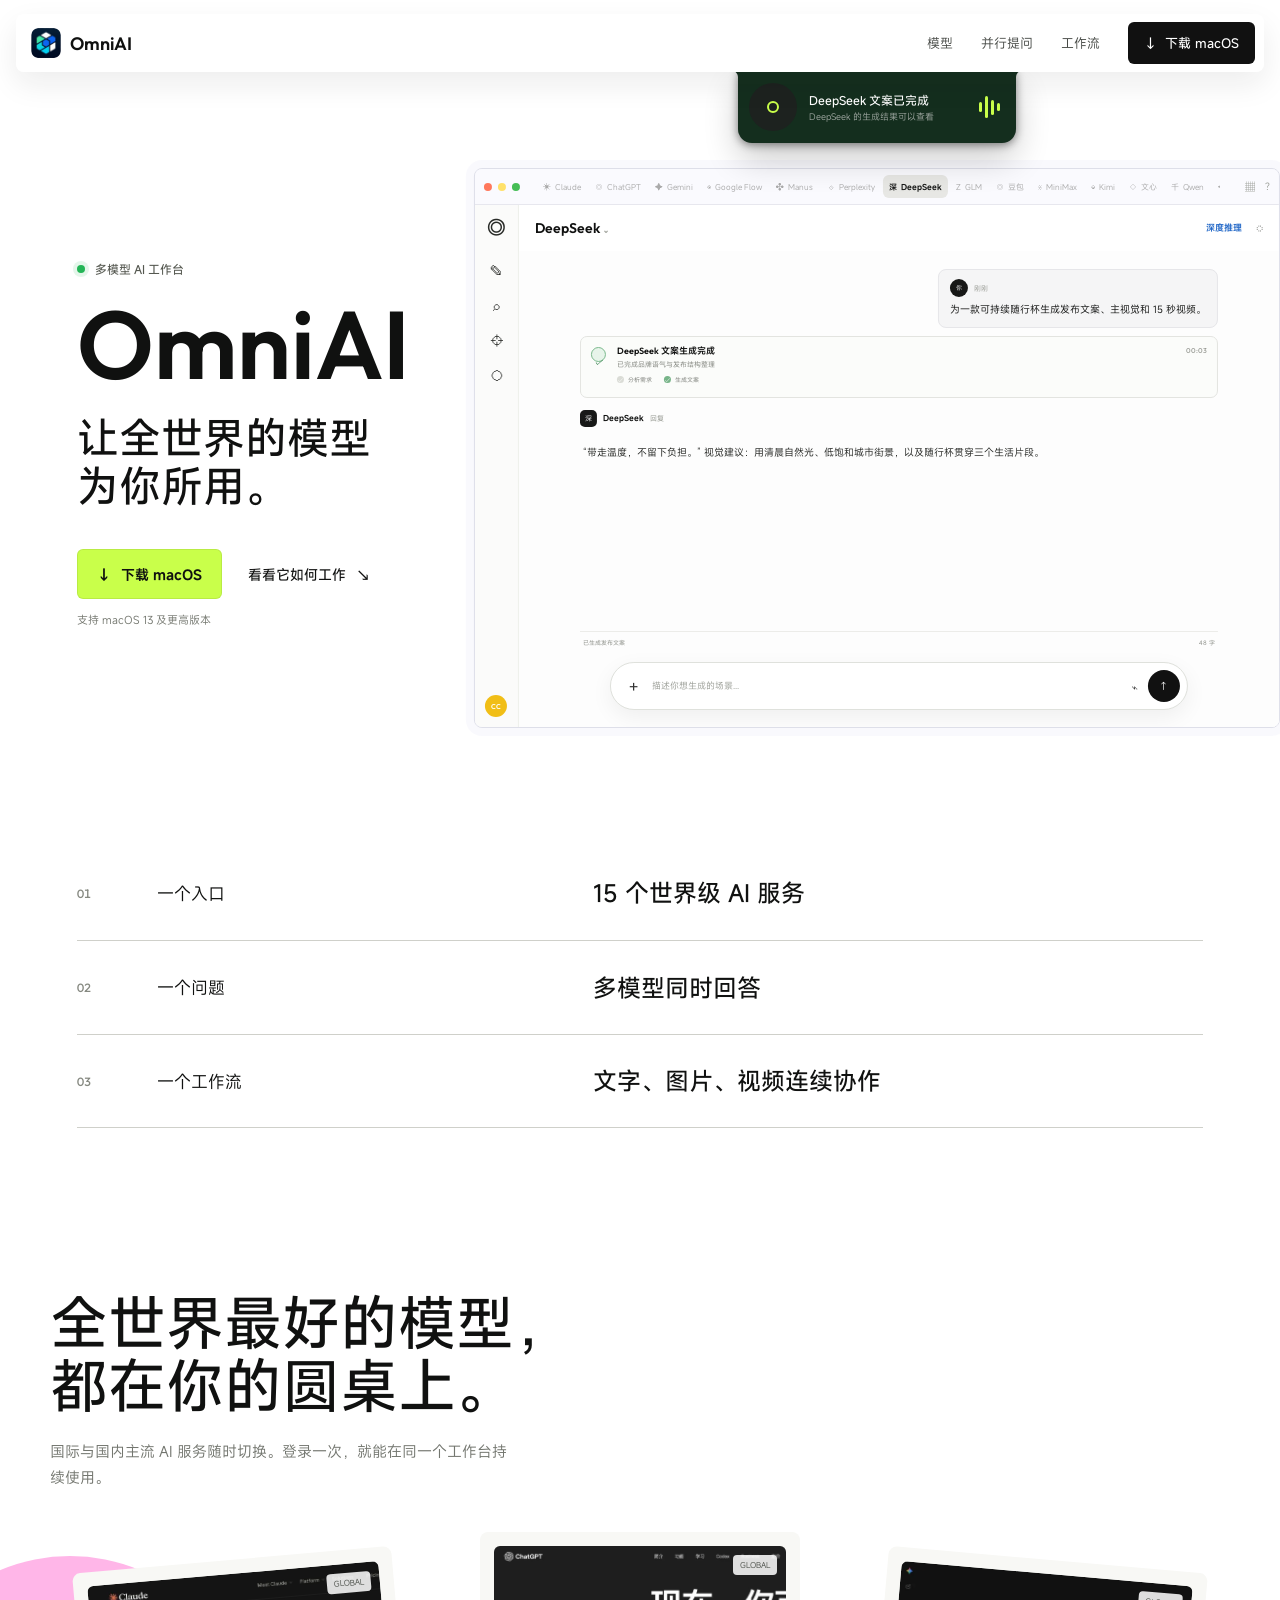
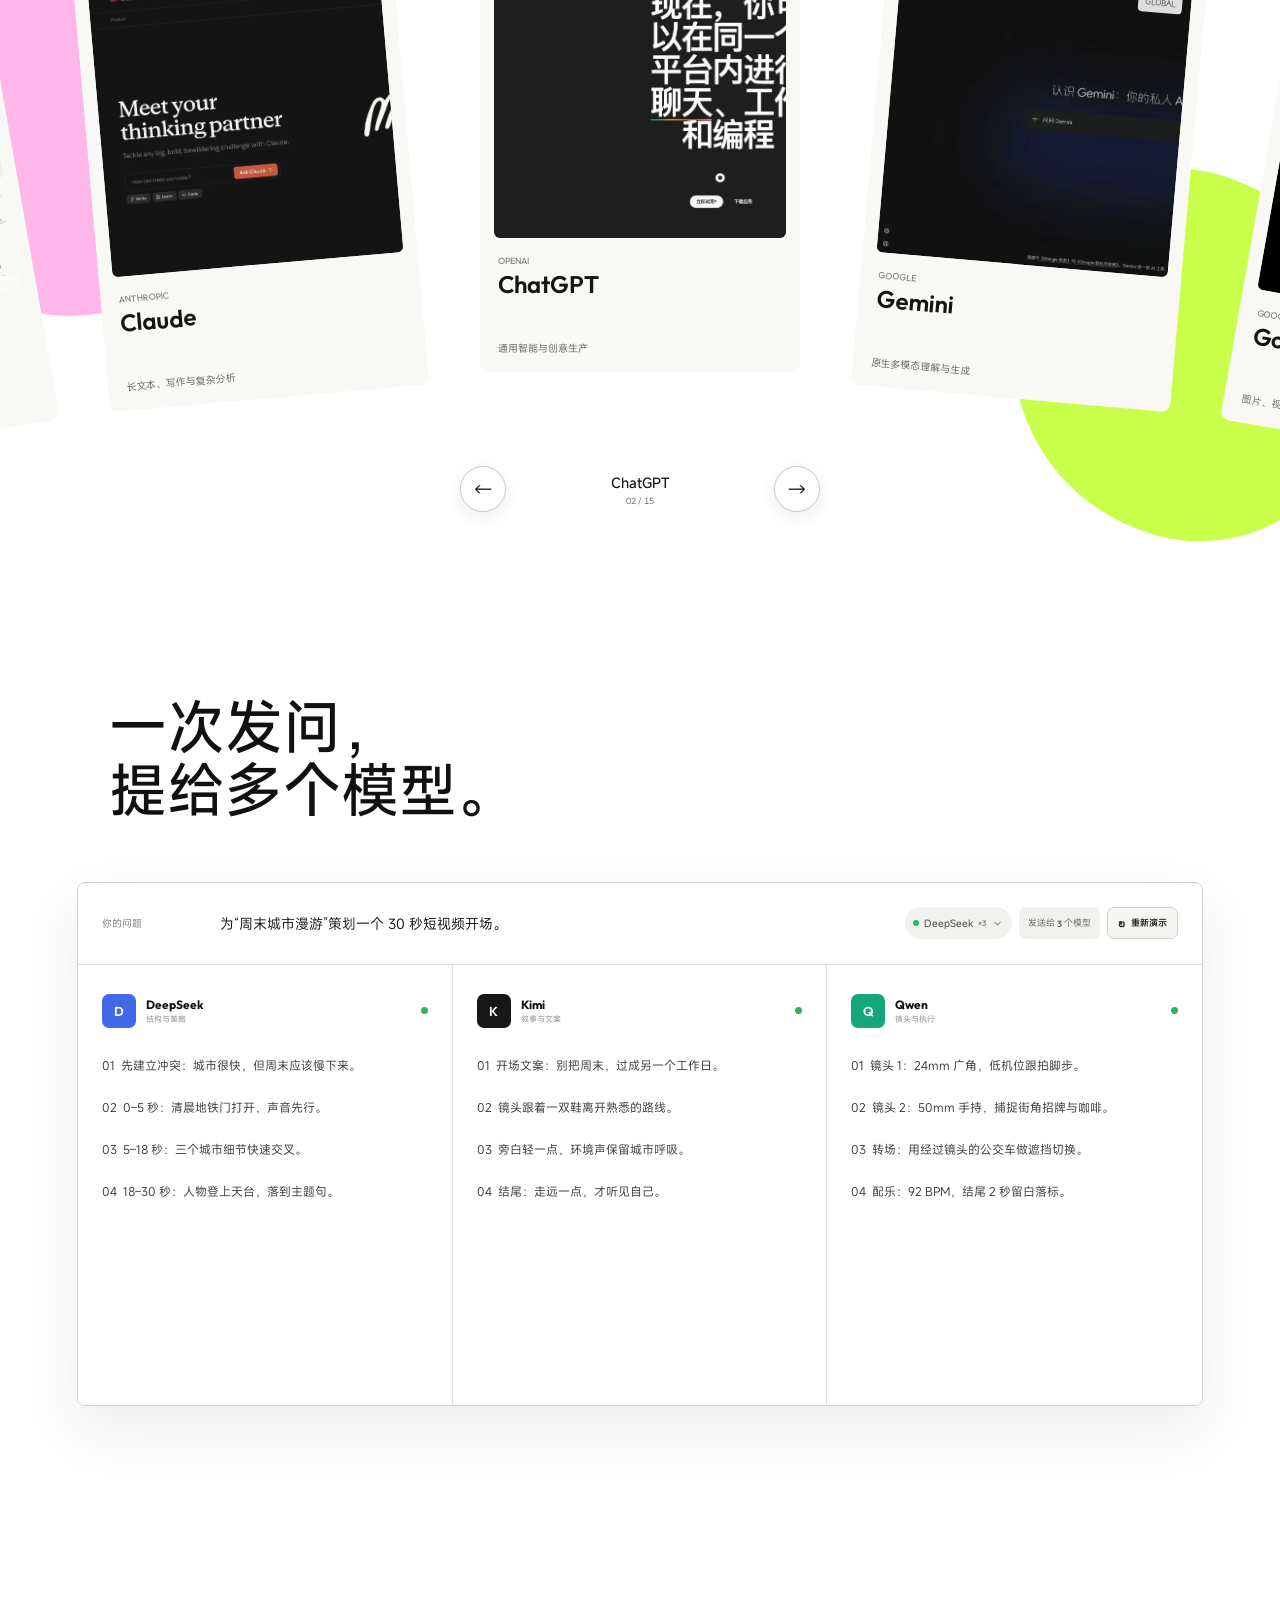
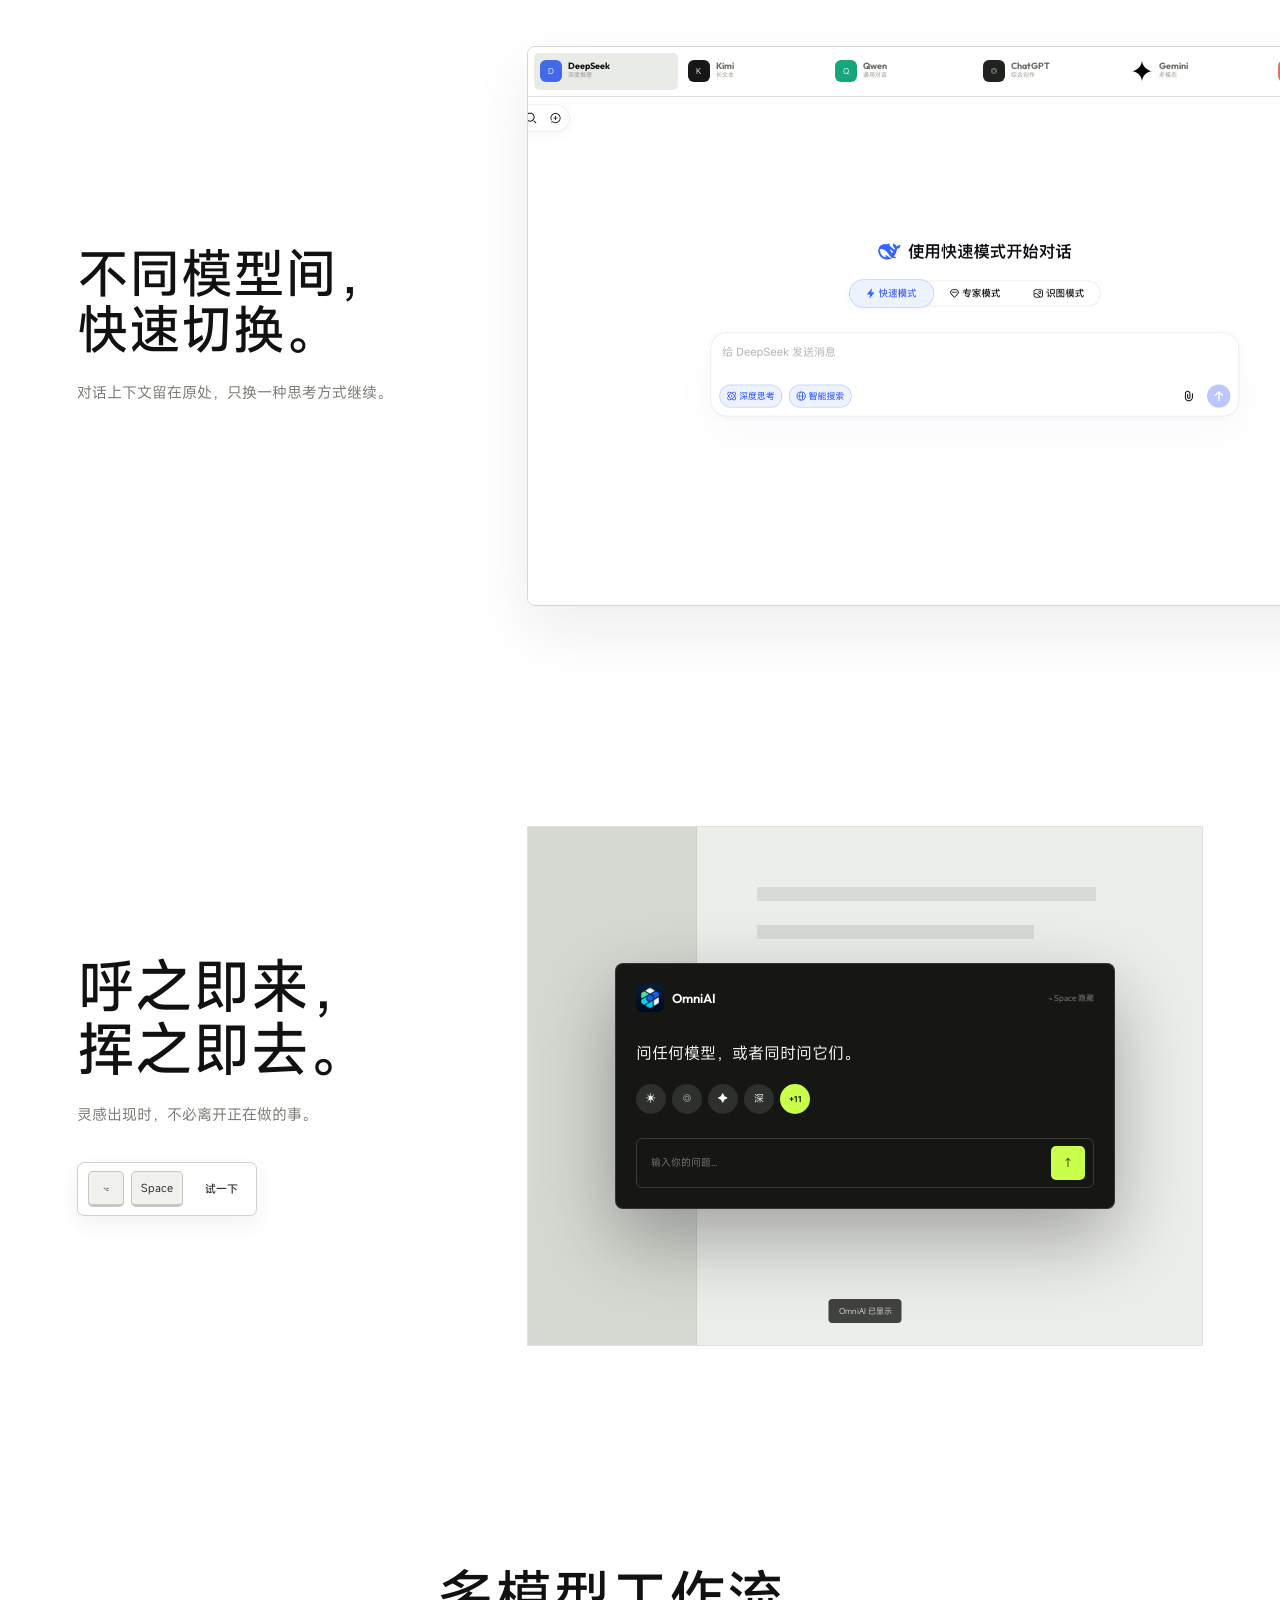
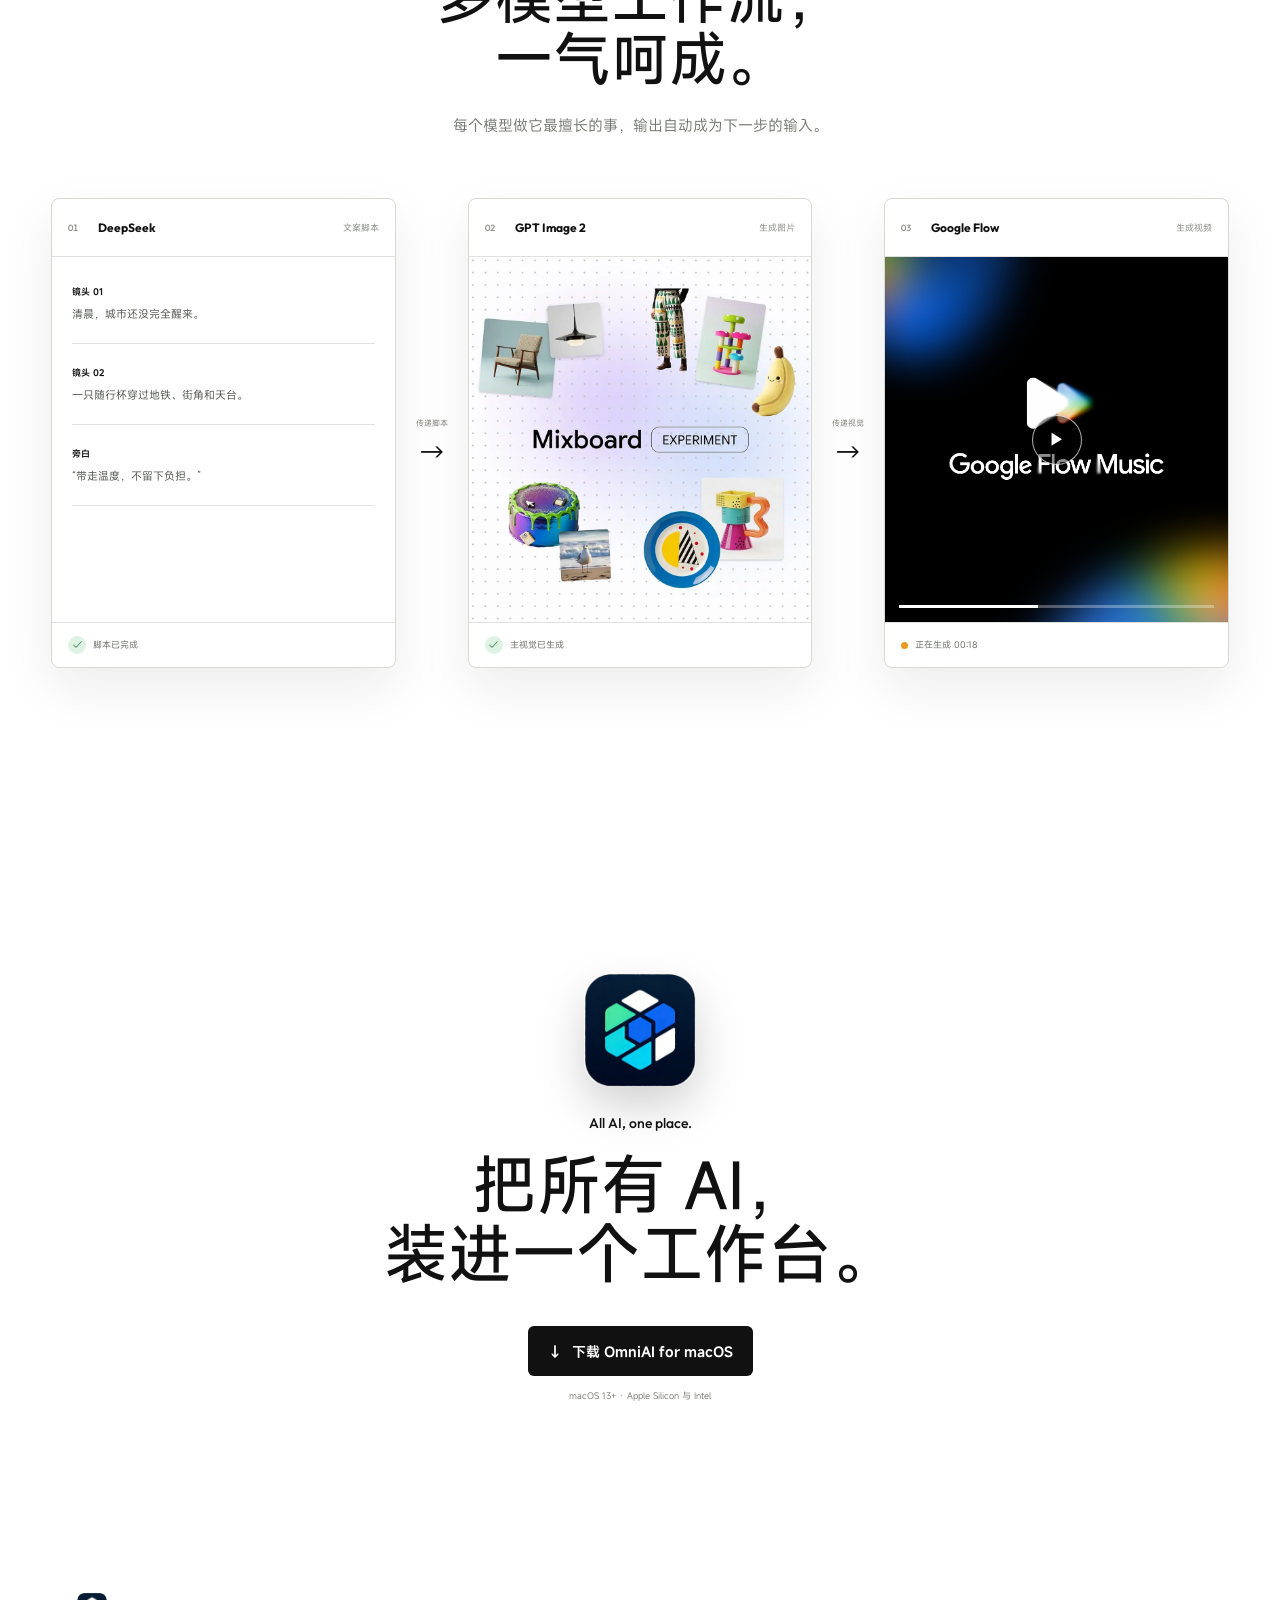
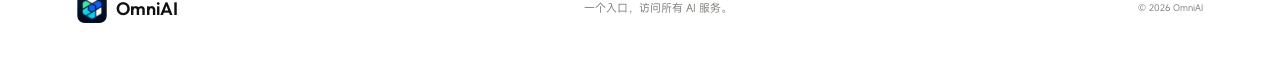
==== commit e6fe673a: "Fix mobile hero island and download button overlap" ====
--- a/docs/index.html
+++ b/docs/index.html
@@ -7,7 +7,7 @@
   <meta name="description" content="OmniAI 多模型 AI 工作台，一个入口调用全球领先的 AI 模型。">
   <title>OmniAI - All AI, one place.</title>
   <link rel="icon" href="./assets/omniai.png">
-  <link rel="stylesheet" href="./styles.css">
+  <link rel="stylesheet" href="./styles.css?v=mobile-hero-1">
 </head>
 <body>
   <header class="site-header">
--- a/docs/styles.css
+++ b/docs/styles.css
@@ -140,4 +140,5 @@
 @media(max-width:760px){.generation-switch button small{padding-left:3px;font-size:3px}}
 @media(max-width:760px){.orbit-track{top:2154px;transform:translateX(-50%) rotate(calc(var(--position) * -3.7deg))}.orbit-item{top:-2130px;transform-origin:50% 4730px;transform:rotate(calc(var(--slot) * 3.7deg))}}
 @media(max-width:760px){.prompt-actions{width:100%;justify-content:flex-start;flex-wrap:wrap}.prompt-actions .run-button{margin:0 0 0 auto}.model-config-menu{right:auto;left:0;width:min(218px,calc(100vw - 72px))}.send-target{padding:0 7px}.answer-content{min-height:130px}}
+@media(max-width:760px) and (max-height:720px){.hero{min-height:710px}.hero-stage{bottom:0}}
 @media(prefers-reduced-motion:reduce){html{scroll-behavior:auto}*,*::before,*::after{animation-duration:.01ms!important;animation-iteration-count:1!important;transition-duration:.01ms!important}}
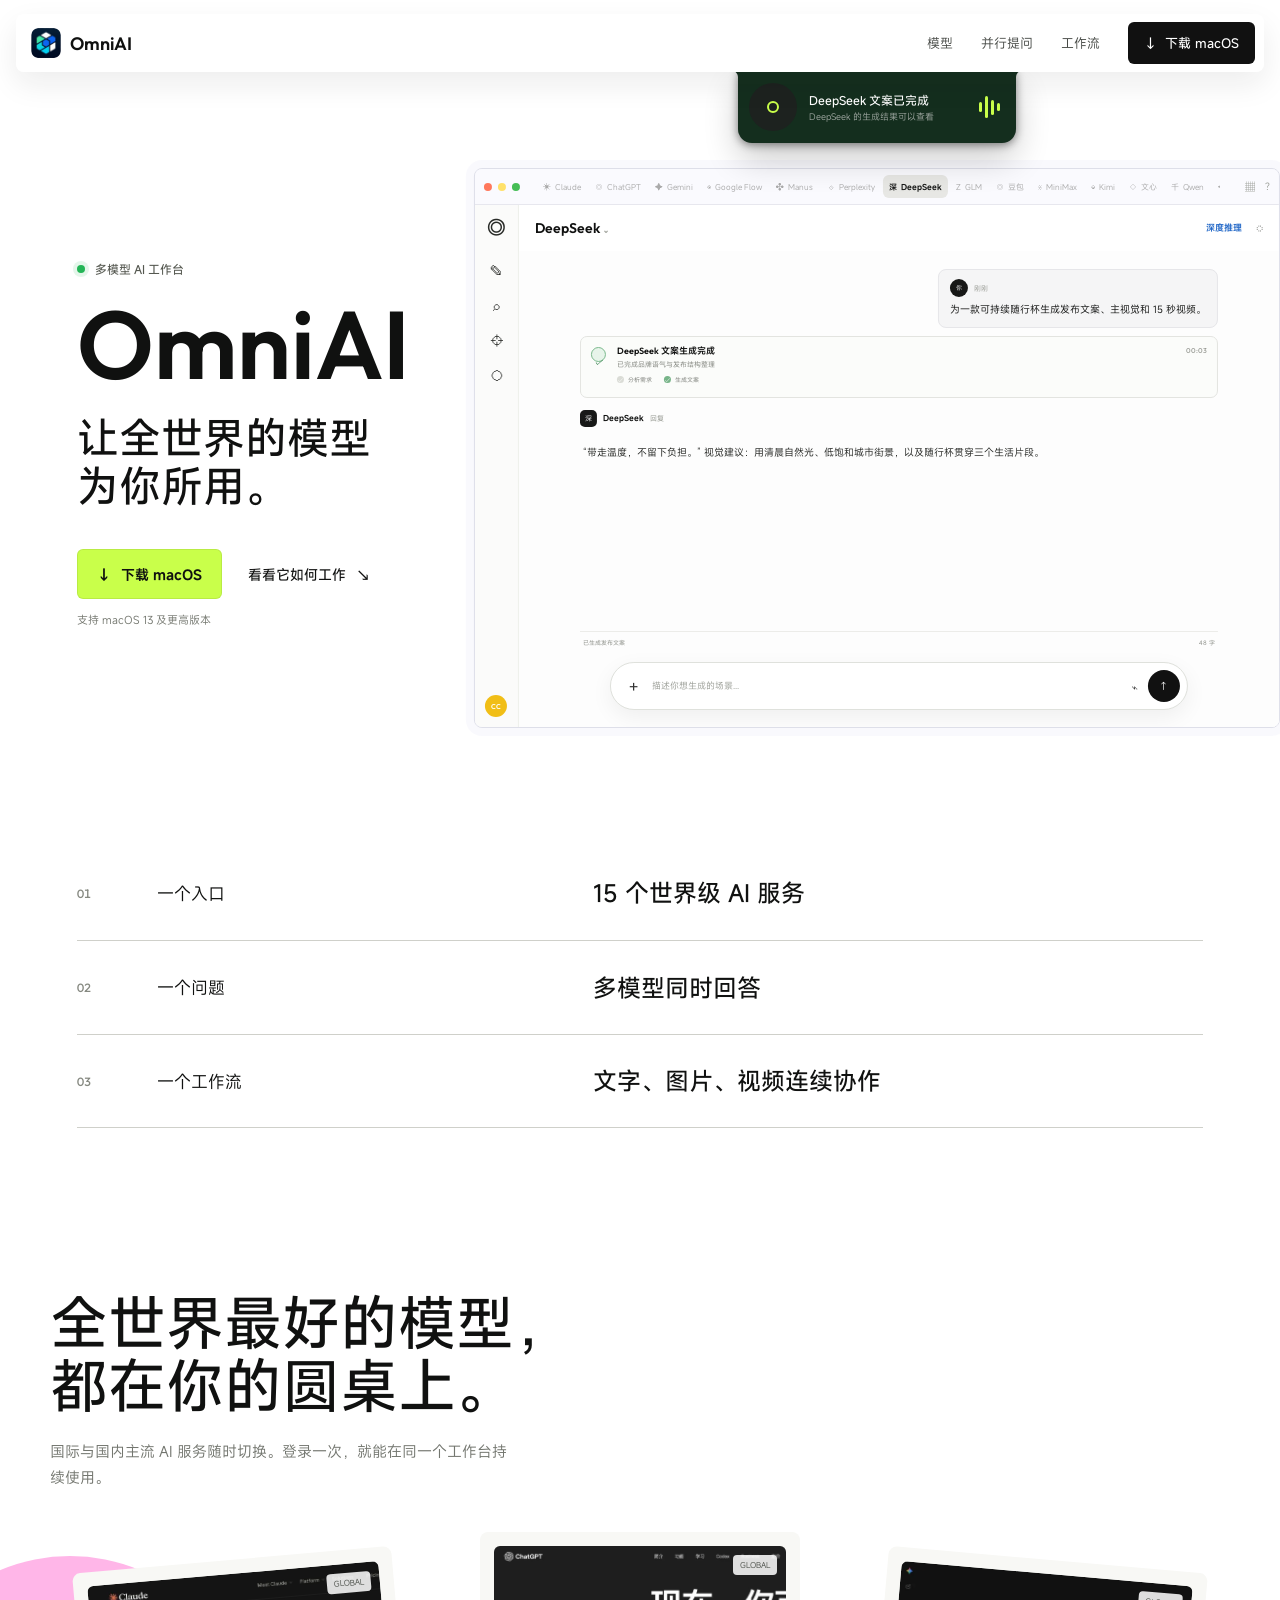
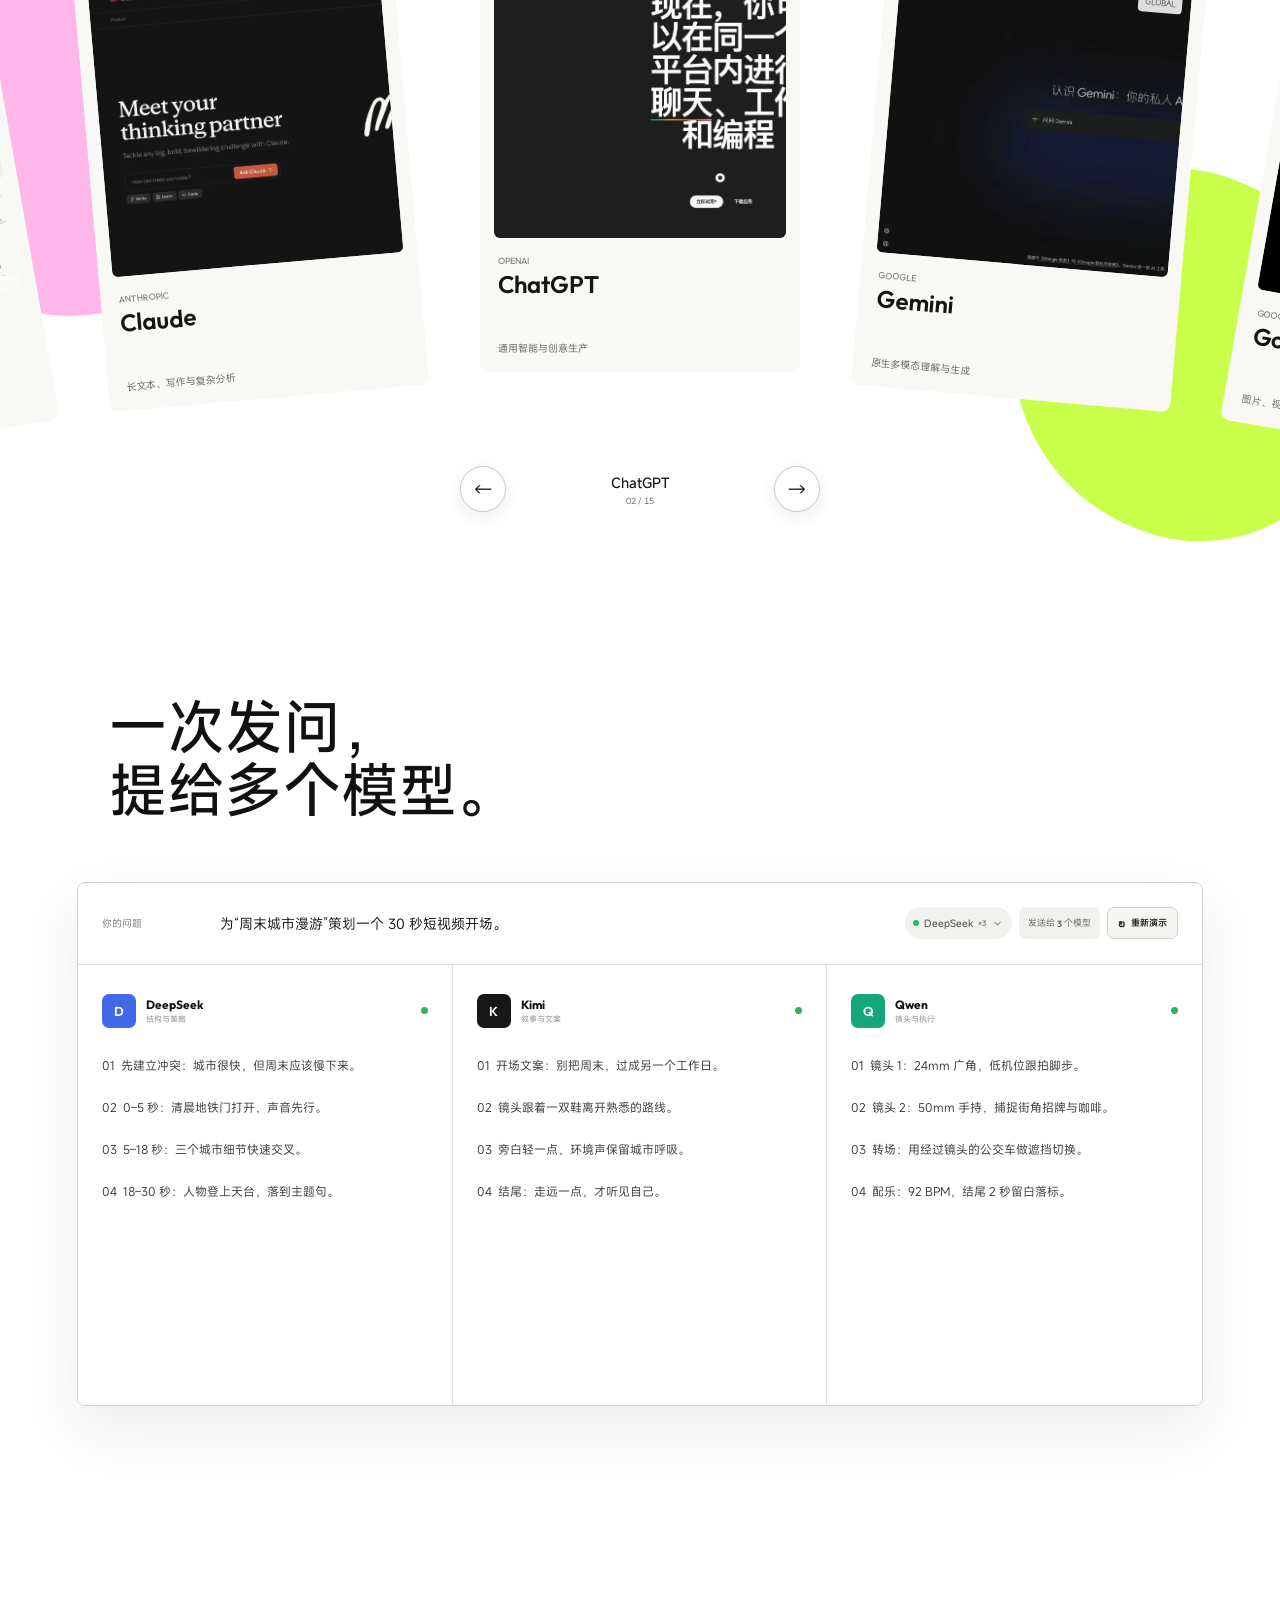
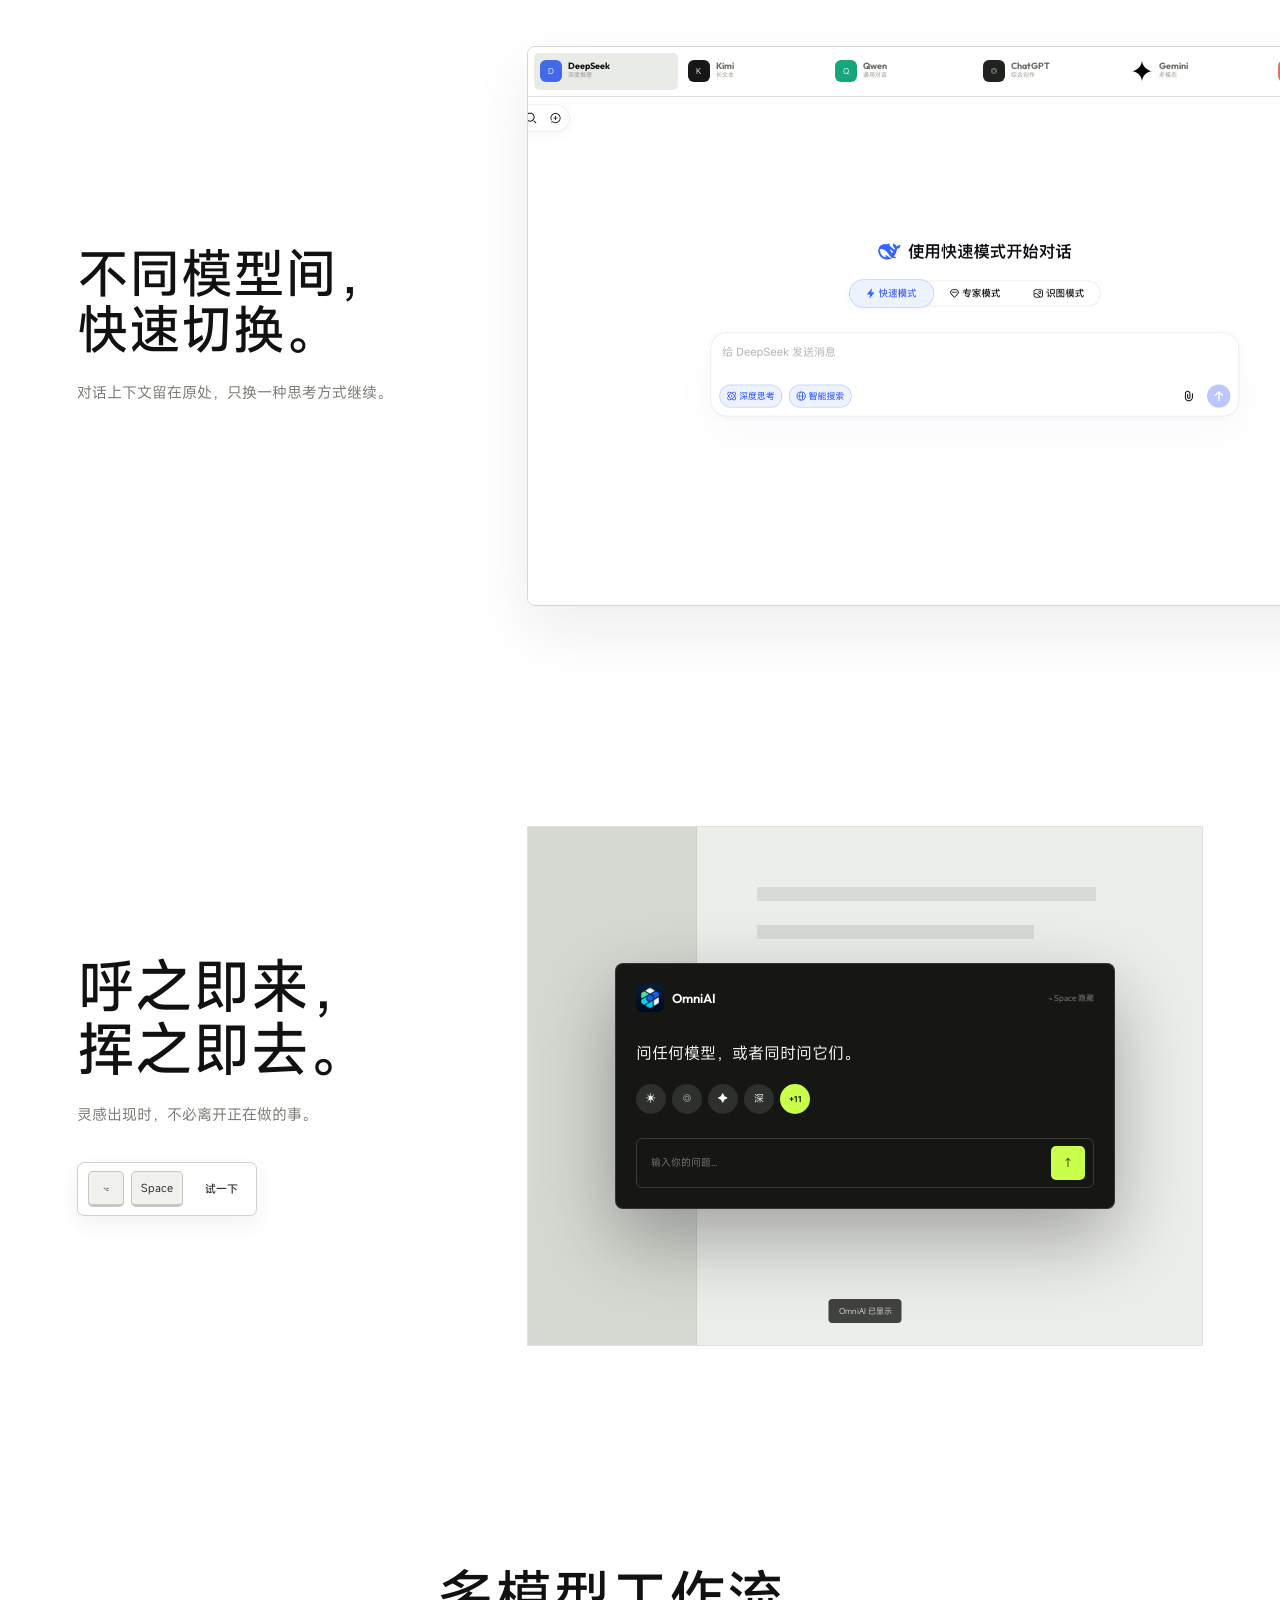
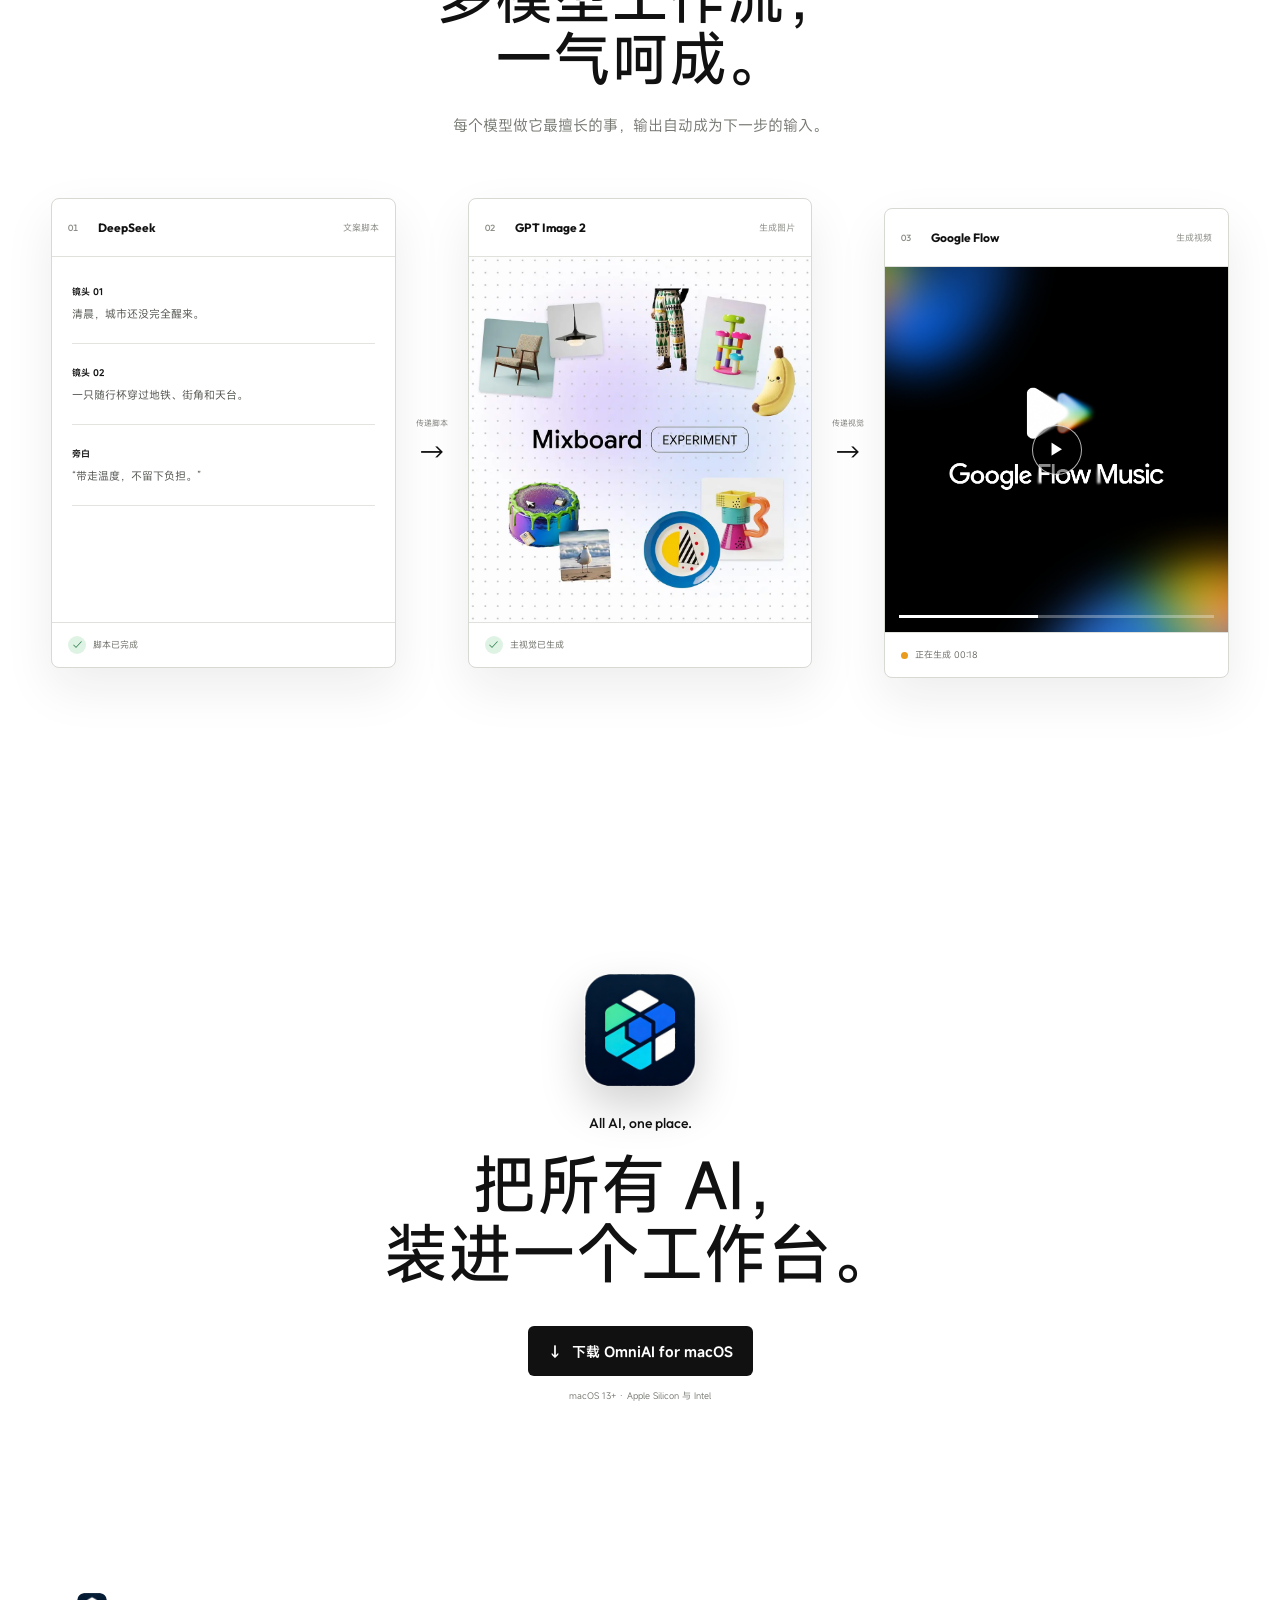
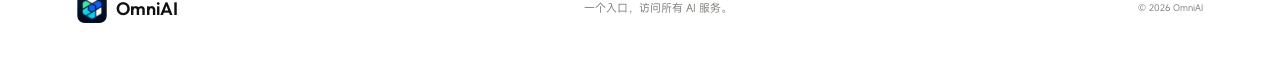
==== commit c0032079: "Add spacing between mobile island and product window" ====
--- a/docs/index.html
+++ b/docs/index.html
@@ -7,7 +7,7 @@
   <meta name="description" content="OmniAI 多模型 AI 工作台，一个入口调用全球领先的 AI 模型。">
   <title>OmniAI - All AI, one place.</title>
   <link rel="icon" href="./assets/omniai.png">
-  <link rel="stylesheet" href="./styles.css?v=mobile-hero-1">
+  <link rel="stylesheet" href="./styles.css?v=mobile-hero-3">
 </head>
 <body>
   <header class="site-header">
--- a/docs/styles.css
+++ b/docs/styles.css
@@ -140,5 +140,5 @@
 @media(max-width:760px){.generation-switch button small{padding-left:3px;font-size:3px}}
 @media(max-width:760px){.orbit-track{top:2154px;transform:translateX(-50%) rotate(calc(var(--position) * -3.7deg))}.orbit-item{top:-2130px;transform-origin:50% 4730px;transform:rotate(calc(var(--slot) * 3.7deg))}}
 @media(max-width:760px){.prompt-actions{width:100%;justify-content:flex-start;flex-wrap:wrap}.prompt-actions .run-button{margin:0 0 0 auto}.model-config-menu{right:auto;left:0;width:min(218px,calc(100vw - 72px))}.send-target{padding:0 7px}.answer-content{min-height:130px}}
-@media(max-width:760px) and (max-height:720px){.hero{min-height:710px}.hero-stage{bottom:0}}
+@media(max-width:760px){.hero{height:680px;min-height:680px}.hero-stage{top:355px;bottom:auto}.collab-window{top:68px;height:calc(100% - 68px)}}
 @media(prefers-reduced-motion:reduce){html{scroll-behavior:auto}*,*::before,*::after{animation-duration:.01ms!important;animation-iteration-count:1!important;transition-duration:.01ms!important}}
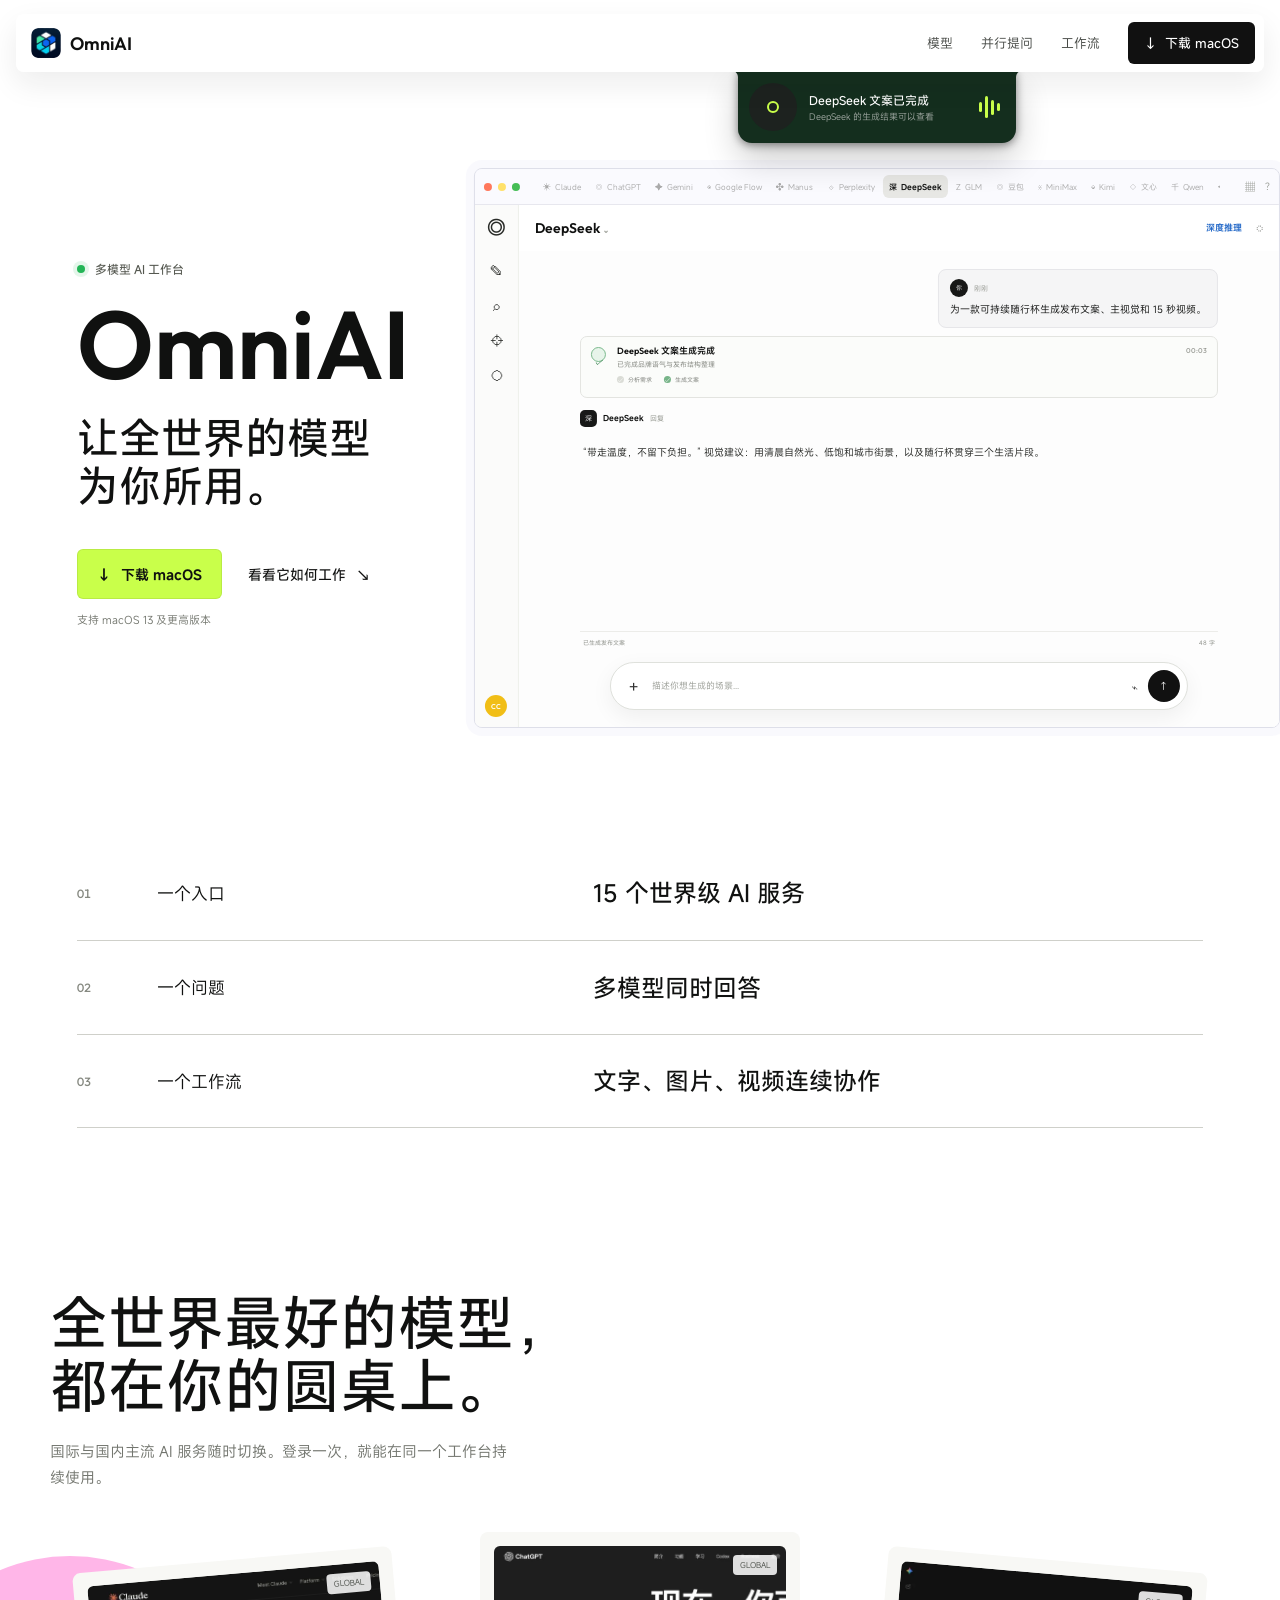
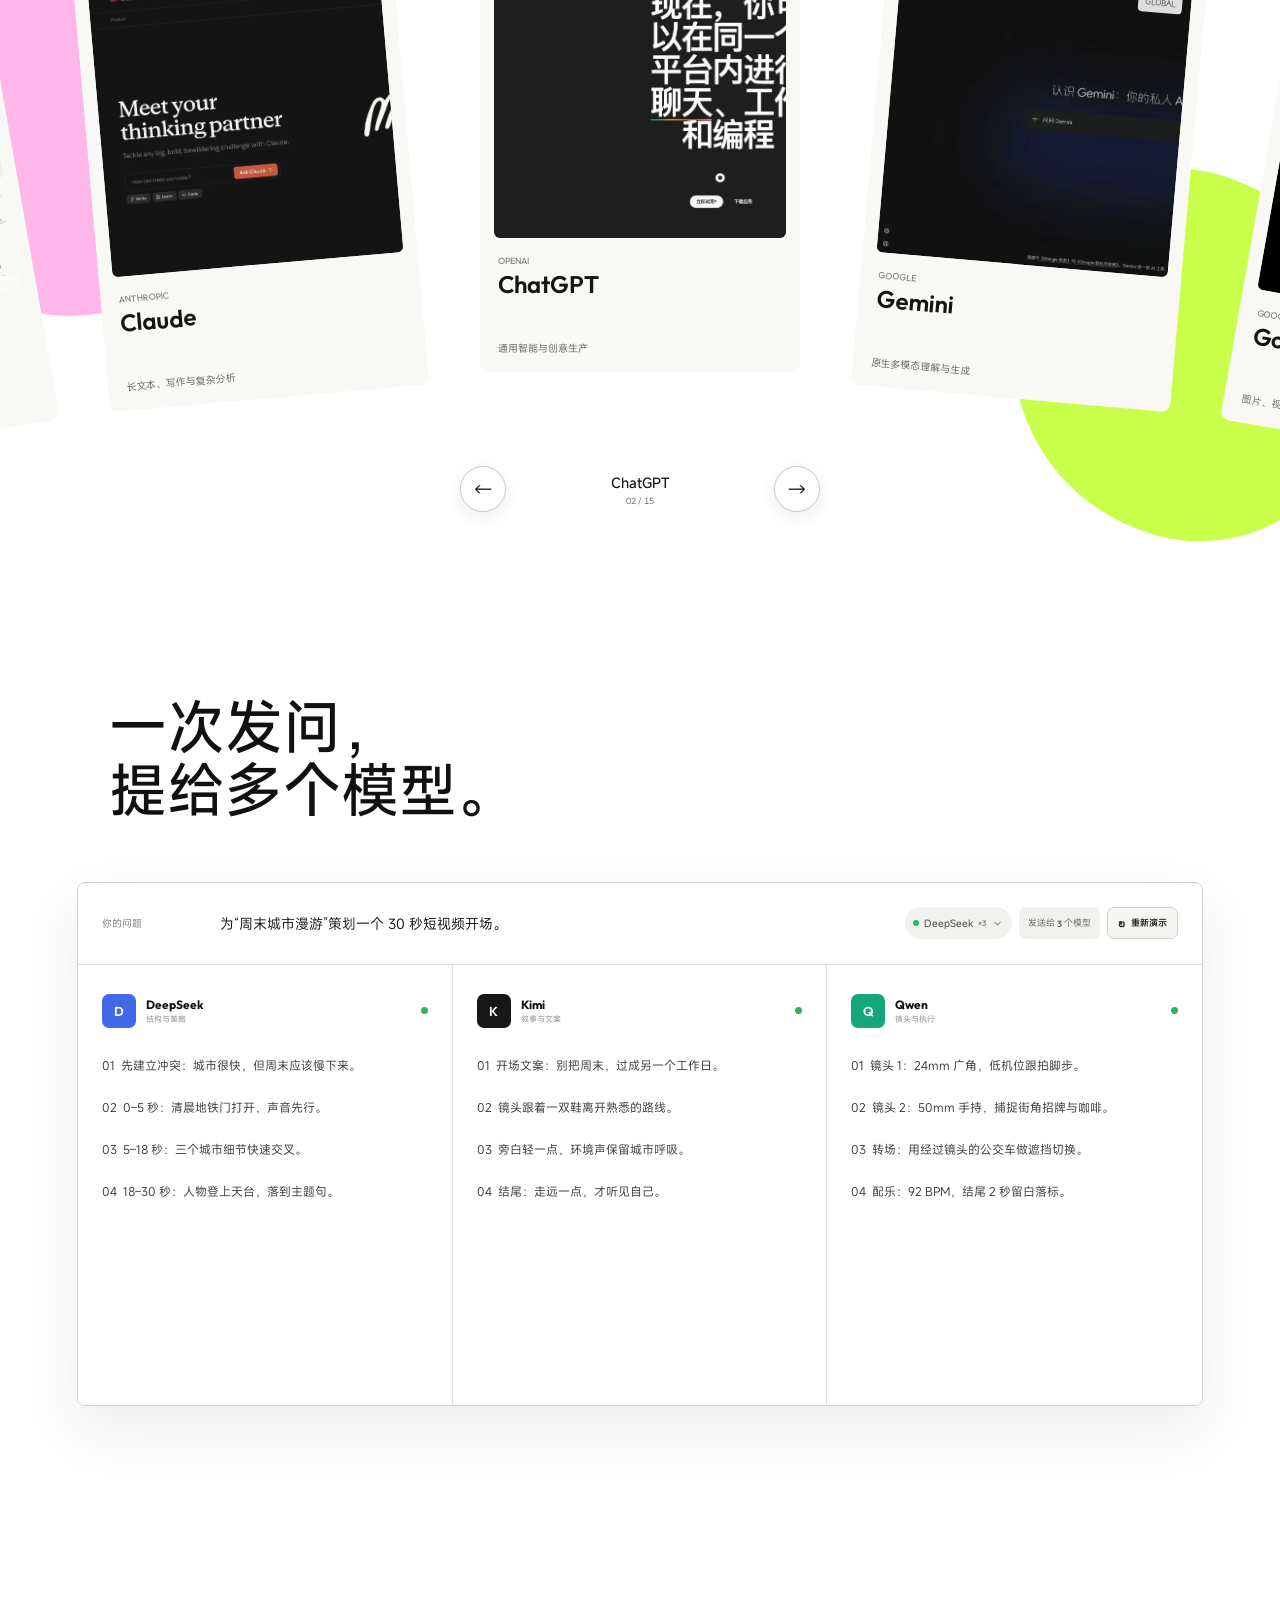
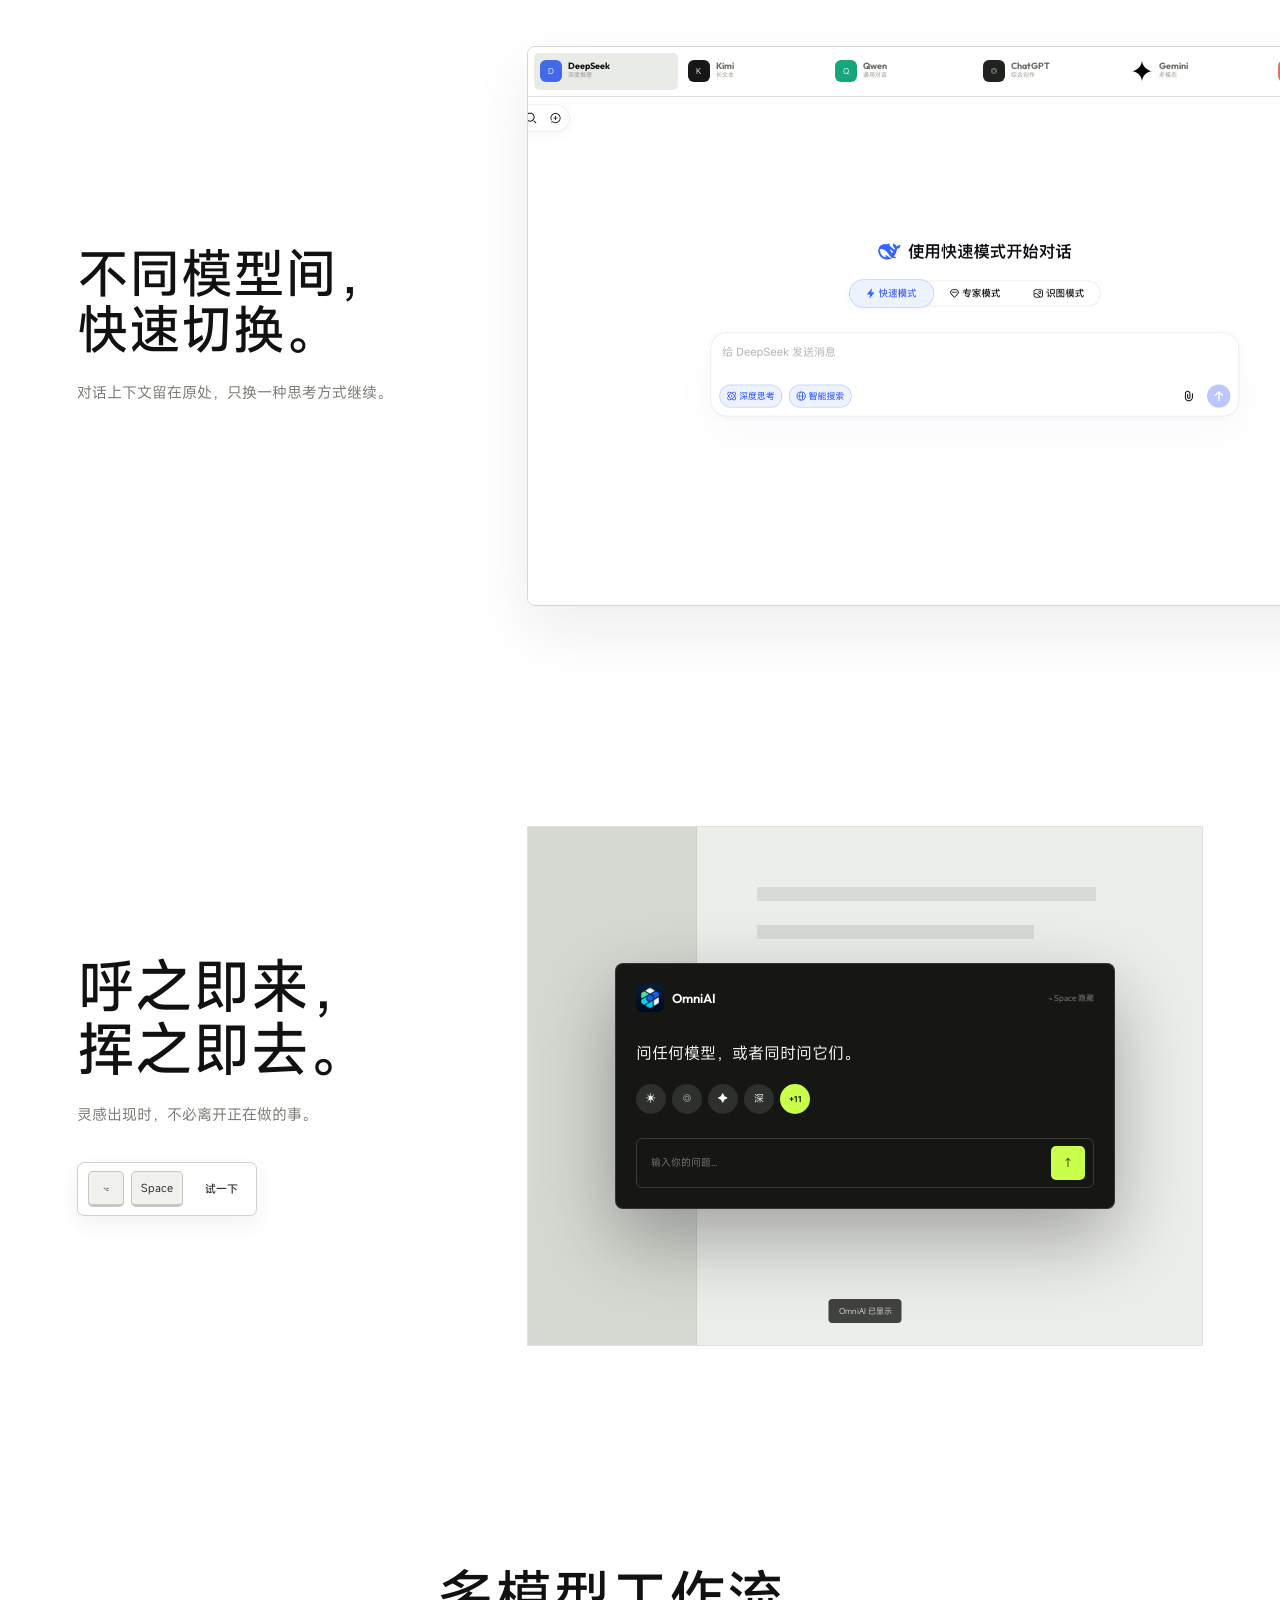
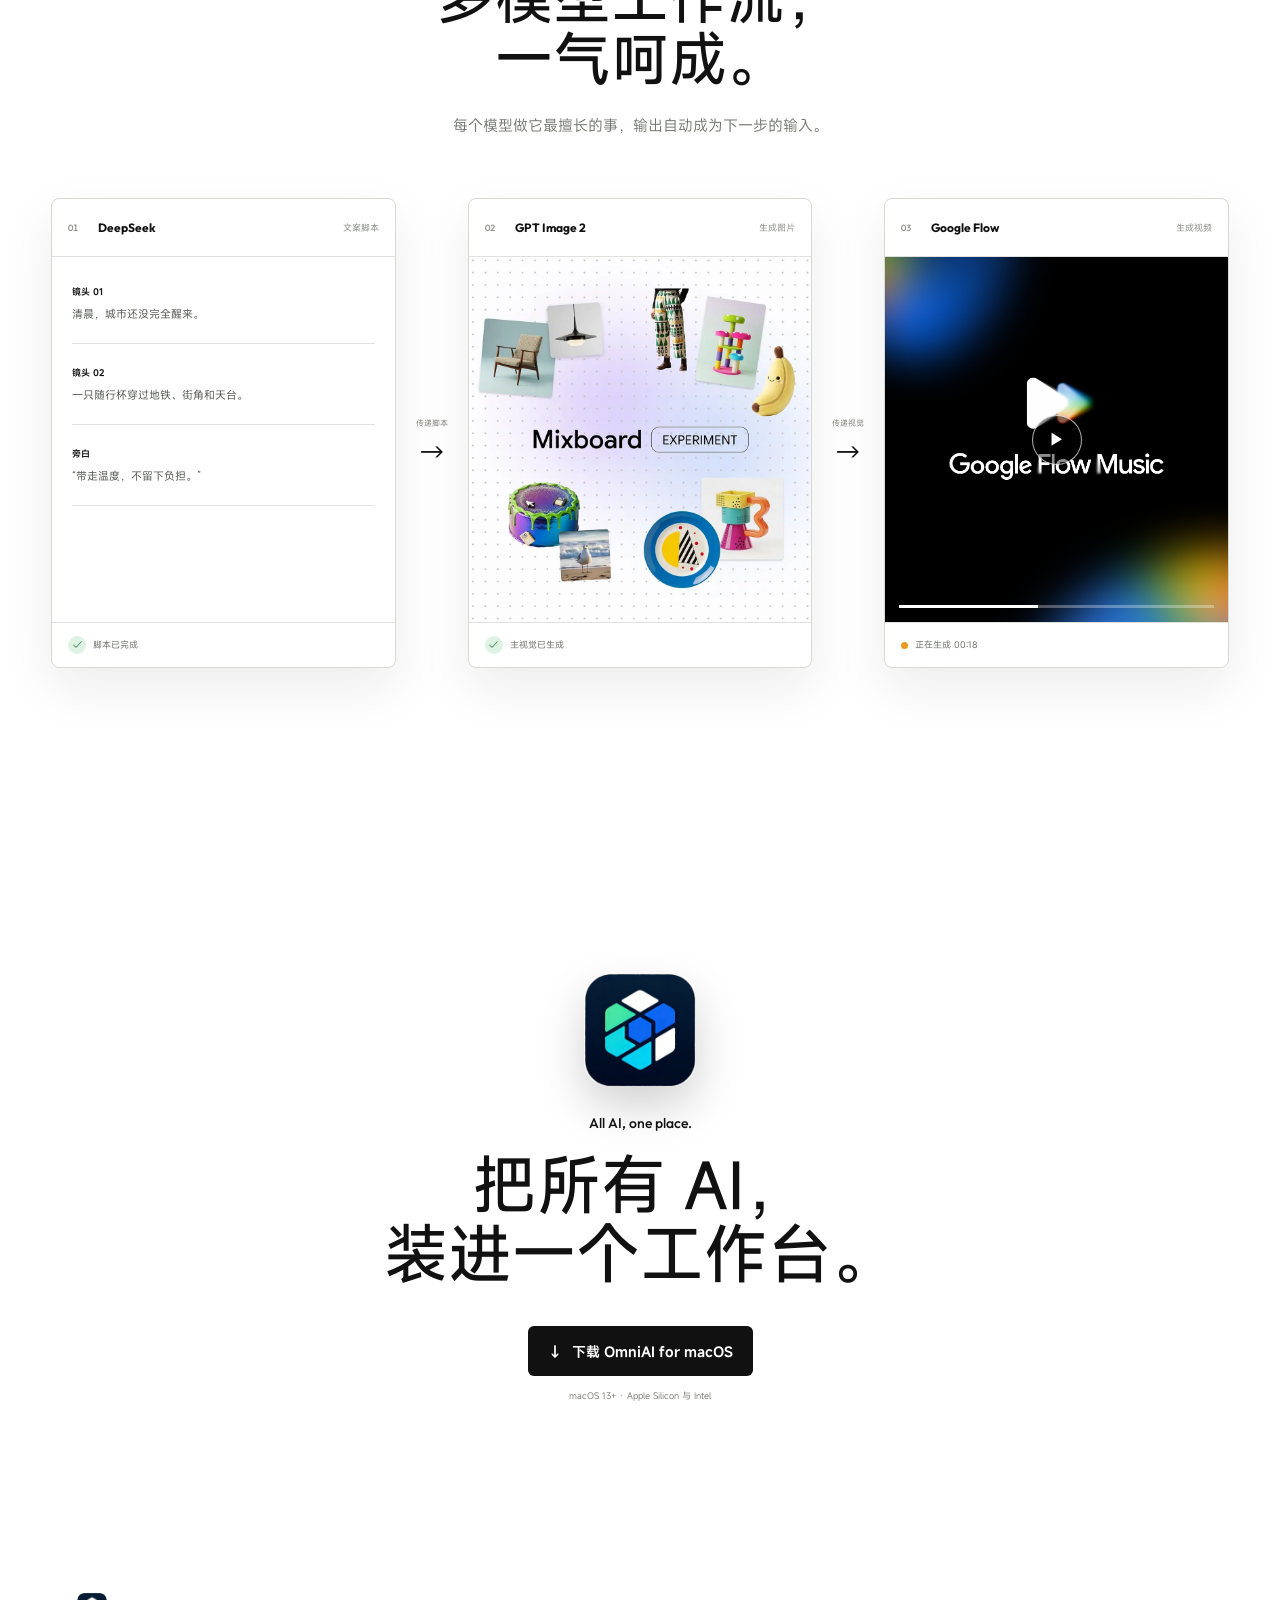
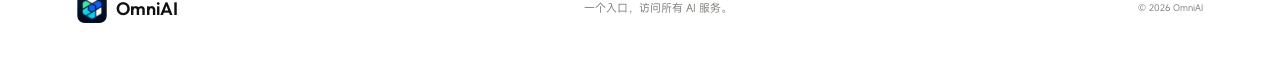
==== commit b7d02f08: "Increase mobile island and product window gap to 15px" ====
--- a/docs/index.html
+++ b/docs/index.html
@@ -7,7 +7,7 @@
   <meta name="description" content="OmniAI 多模型 AI 工作台，一个入口调用全球领先的 AI 模型。">
   <title>OmniAI - All AI, one place.</title>
   <link rel="icon" href="./assets/omniai.png">
-  <link rel="stylesheet" href="./styles.css?v=mobile-hero-3">
+  <link rel="stylesheet" href="./styles.css?v=mobile-hero-4">
 </head>
 <body>
   <header class="site-header">
--- a/docs/styles.css
+++ b/docs/styles.css
@@ -140,5 +140,5 @@
 @media(max-width:760px){.generation-switch button small{padding-left:3px;font-size:3px}}
 @media(max-width:760px){.orbit-track{top:2154px;transform:translateX(-50%) rotate(calc(var(--position) * -3.7deg))}.orbit-item{top:-2130px;transform-origin:50% 4730px;transform:rotate(calc(var(--slot) * 3.7deg))}}
 @media(max-width:760px){.prompt-actions{width:100%;justify-content:flex-start;flex-wrap:wrap}.prompt-actions .run-button{margin:0 0 0 auto}.model-config-menu{right:auto;left:0;width:min(218px,calc(100vw - 72px))}.send-target{padding:0 7px}.answer-content{min-height:130px}}
-@media(max-width:760px){.hero{height:680px;min-height:680px}.hero-stage{top:355px;bottom:auto}.collab-window{top:68px;height:calc(100% - 68px)}}
+@media(max-width:760px){.hero{height:680px;min-height:680px}.hero-stage{top:355px;bottom:auto}.collab-window{top:74px;height:calc(100% - 74px)}}
 @media(prefers-reduced-motion:reduce){html{scroll-behavior:auto}*,*::before,*::after{animation-duration:.01ms!important;animation-iteration-count:1!important;transition-duration:.01ms!important}}
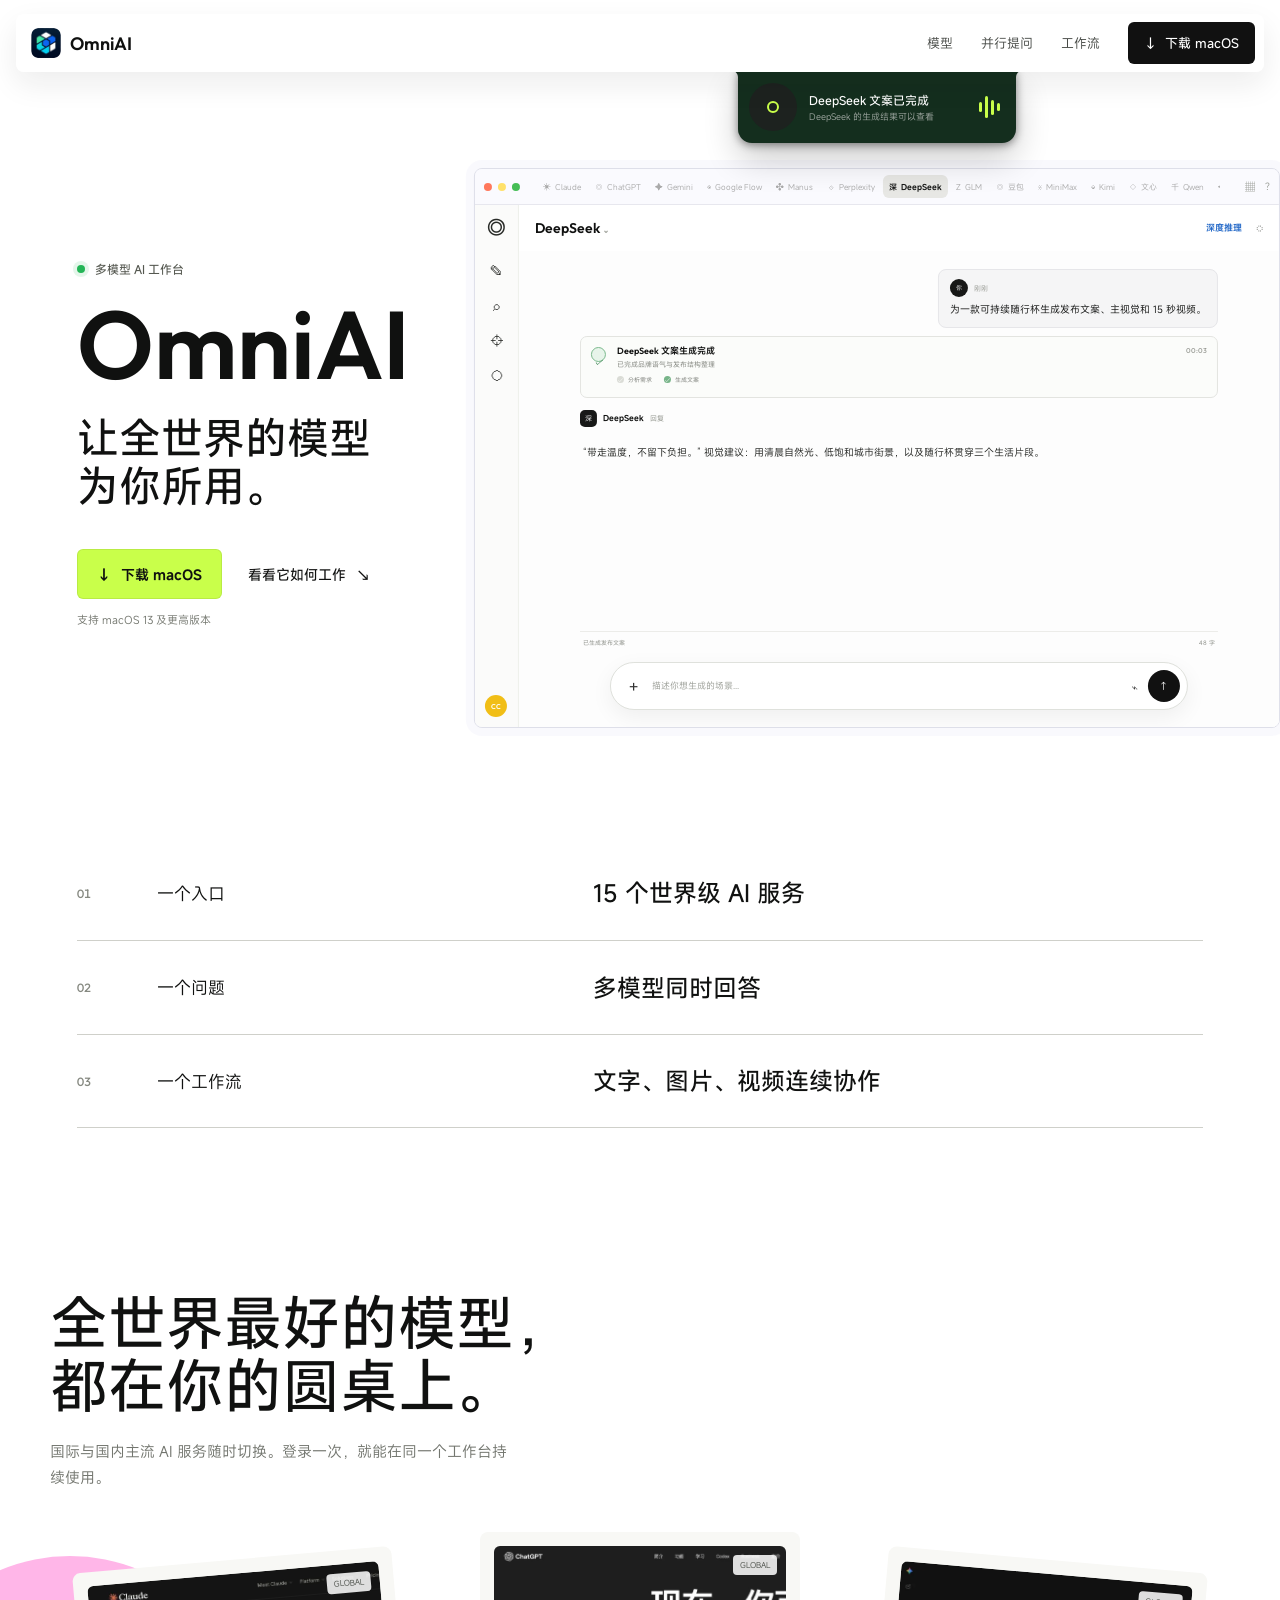
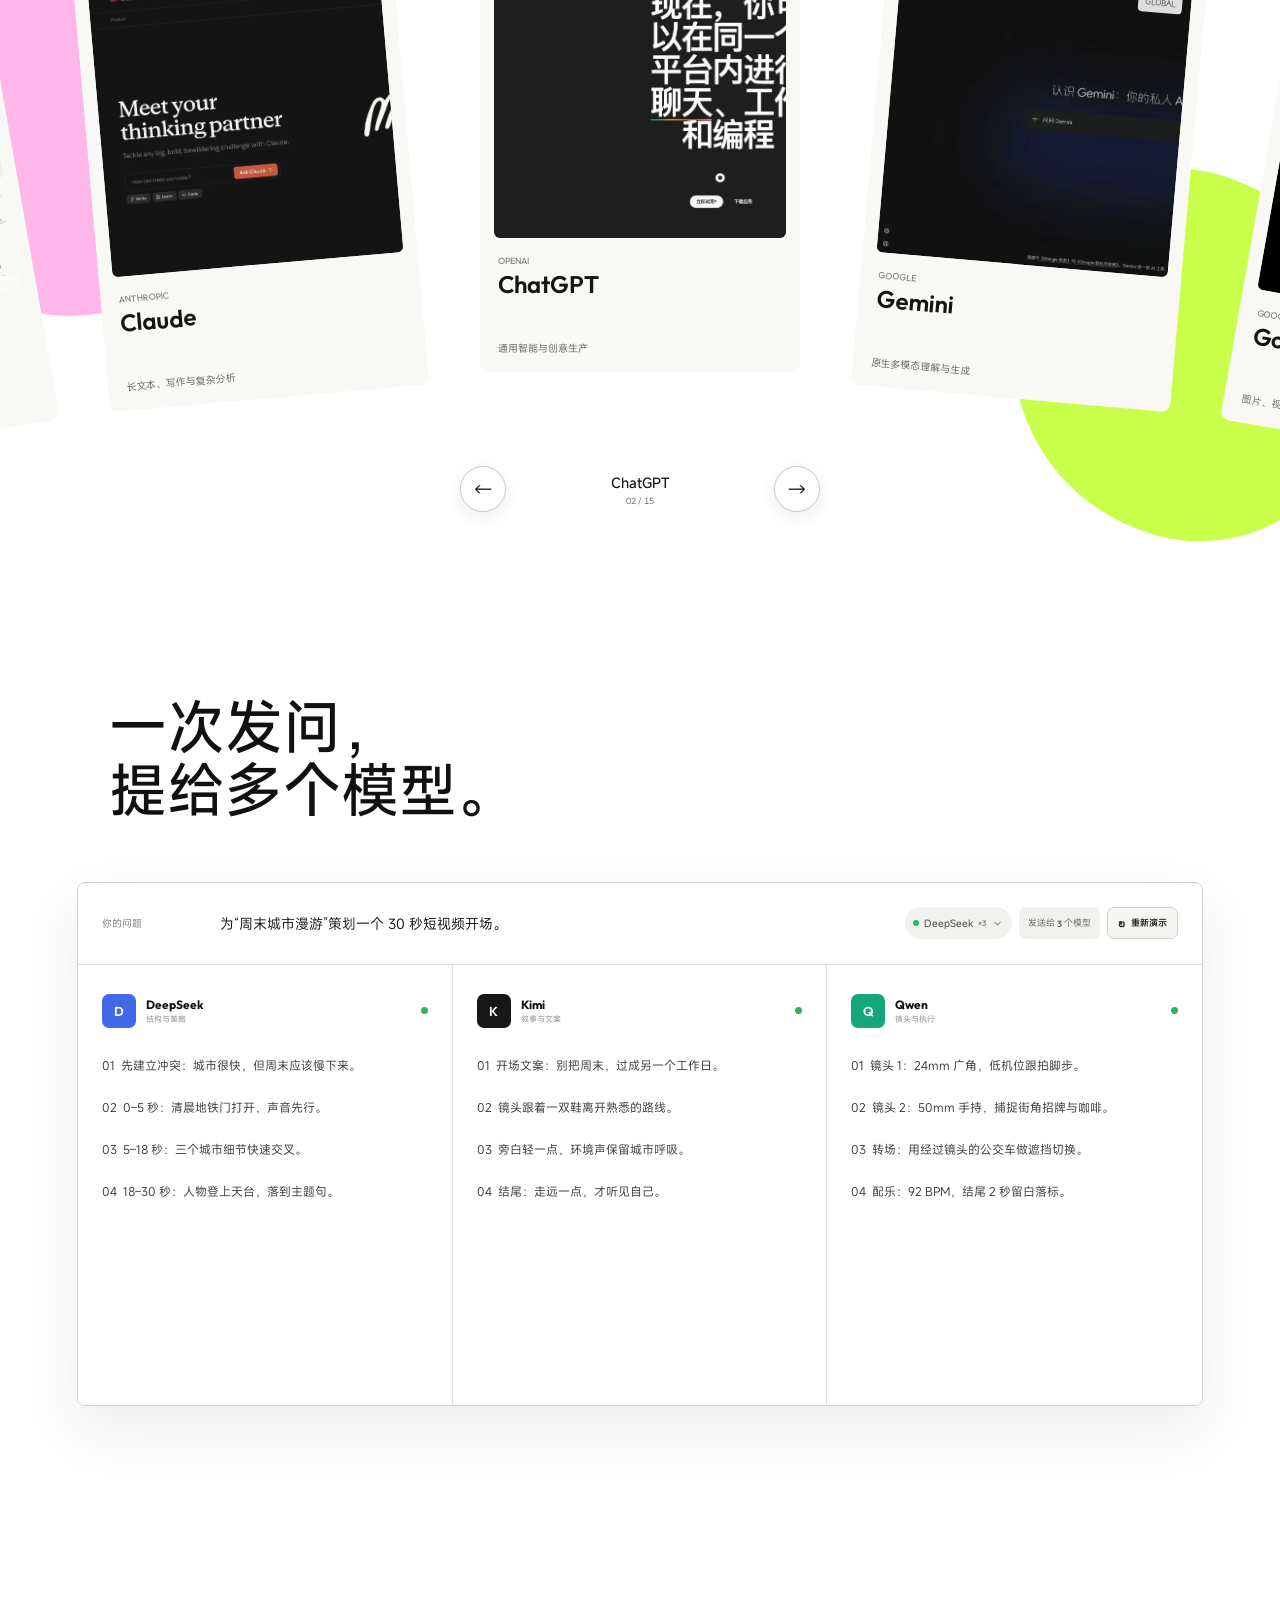
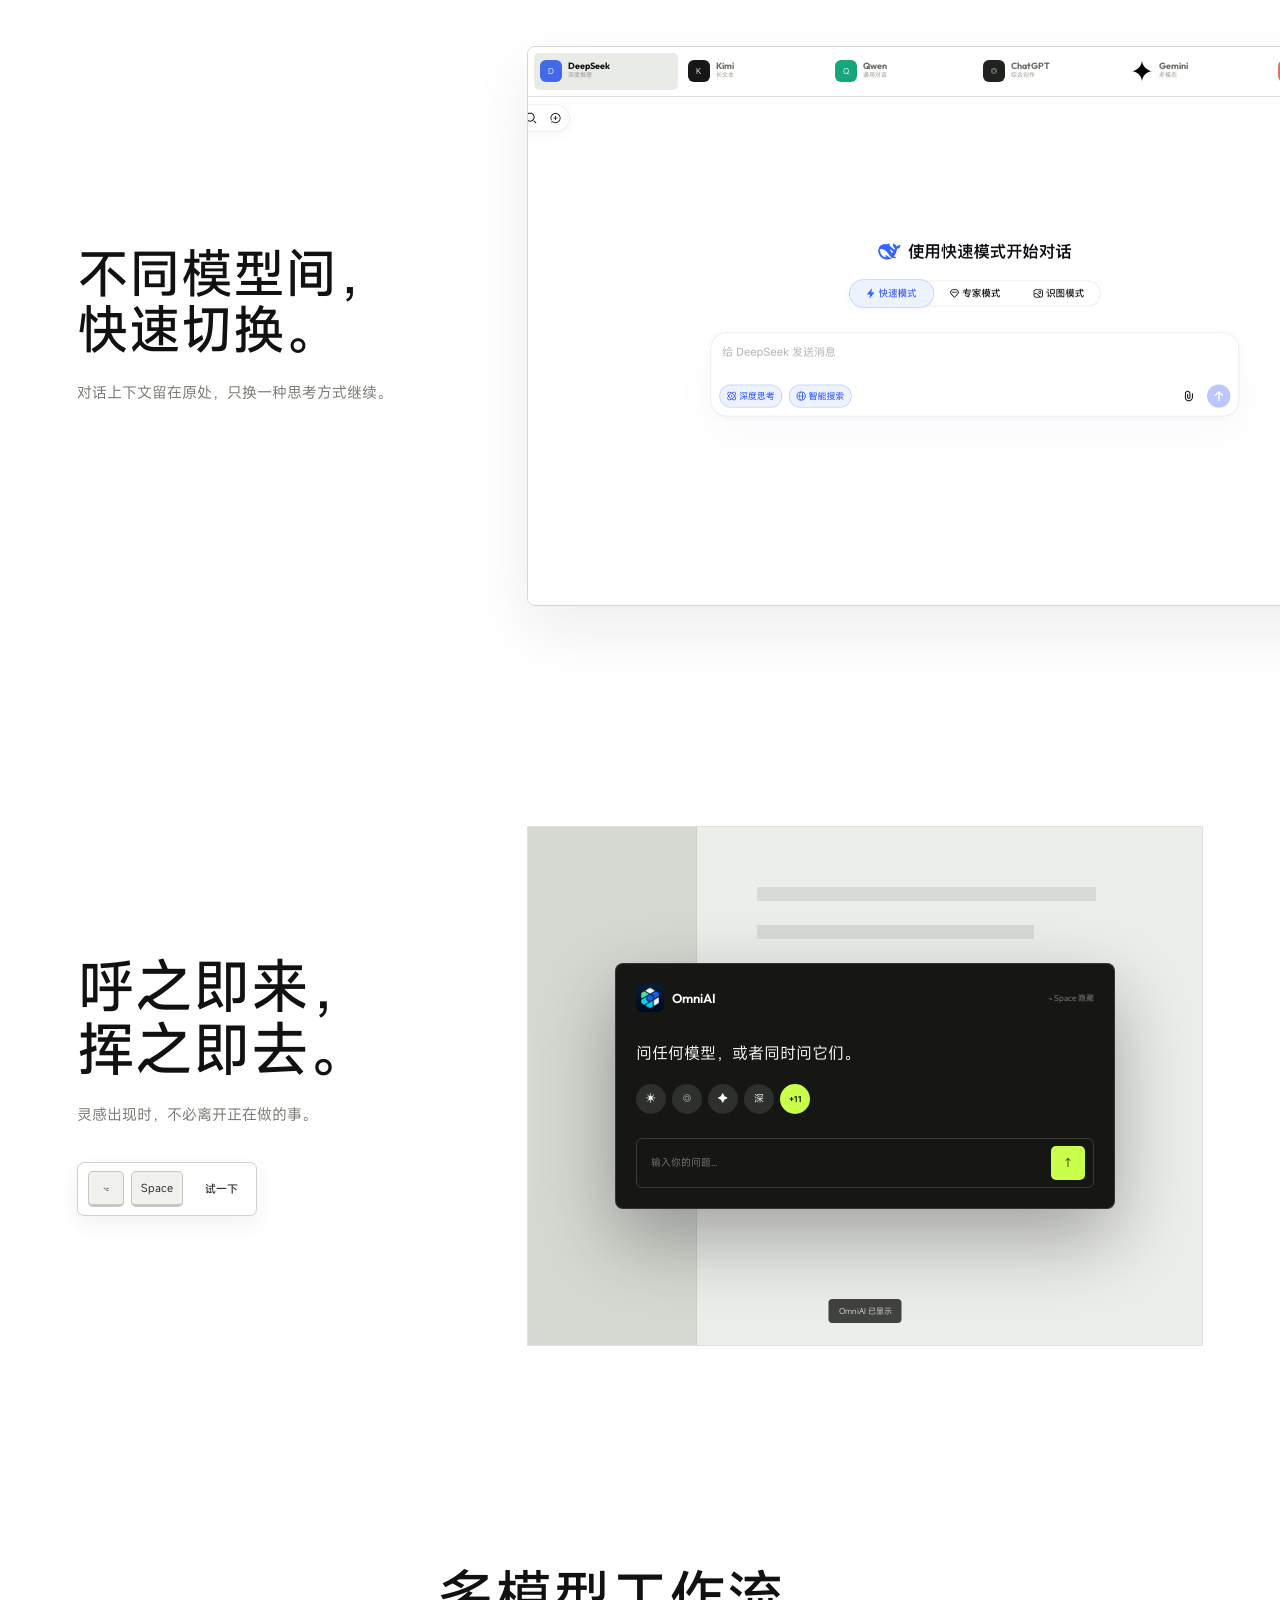
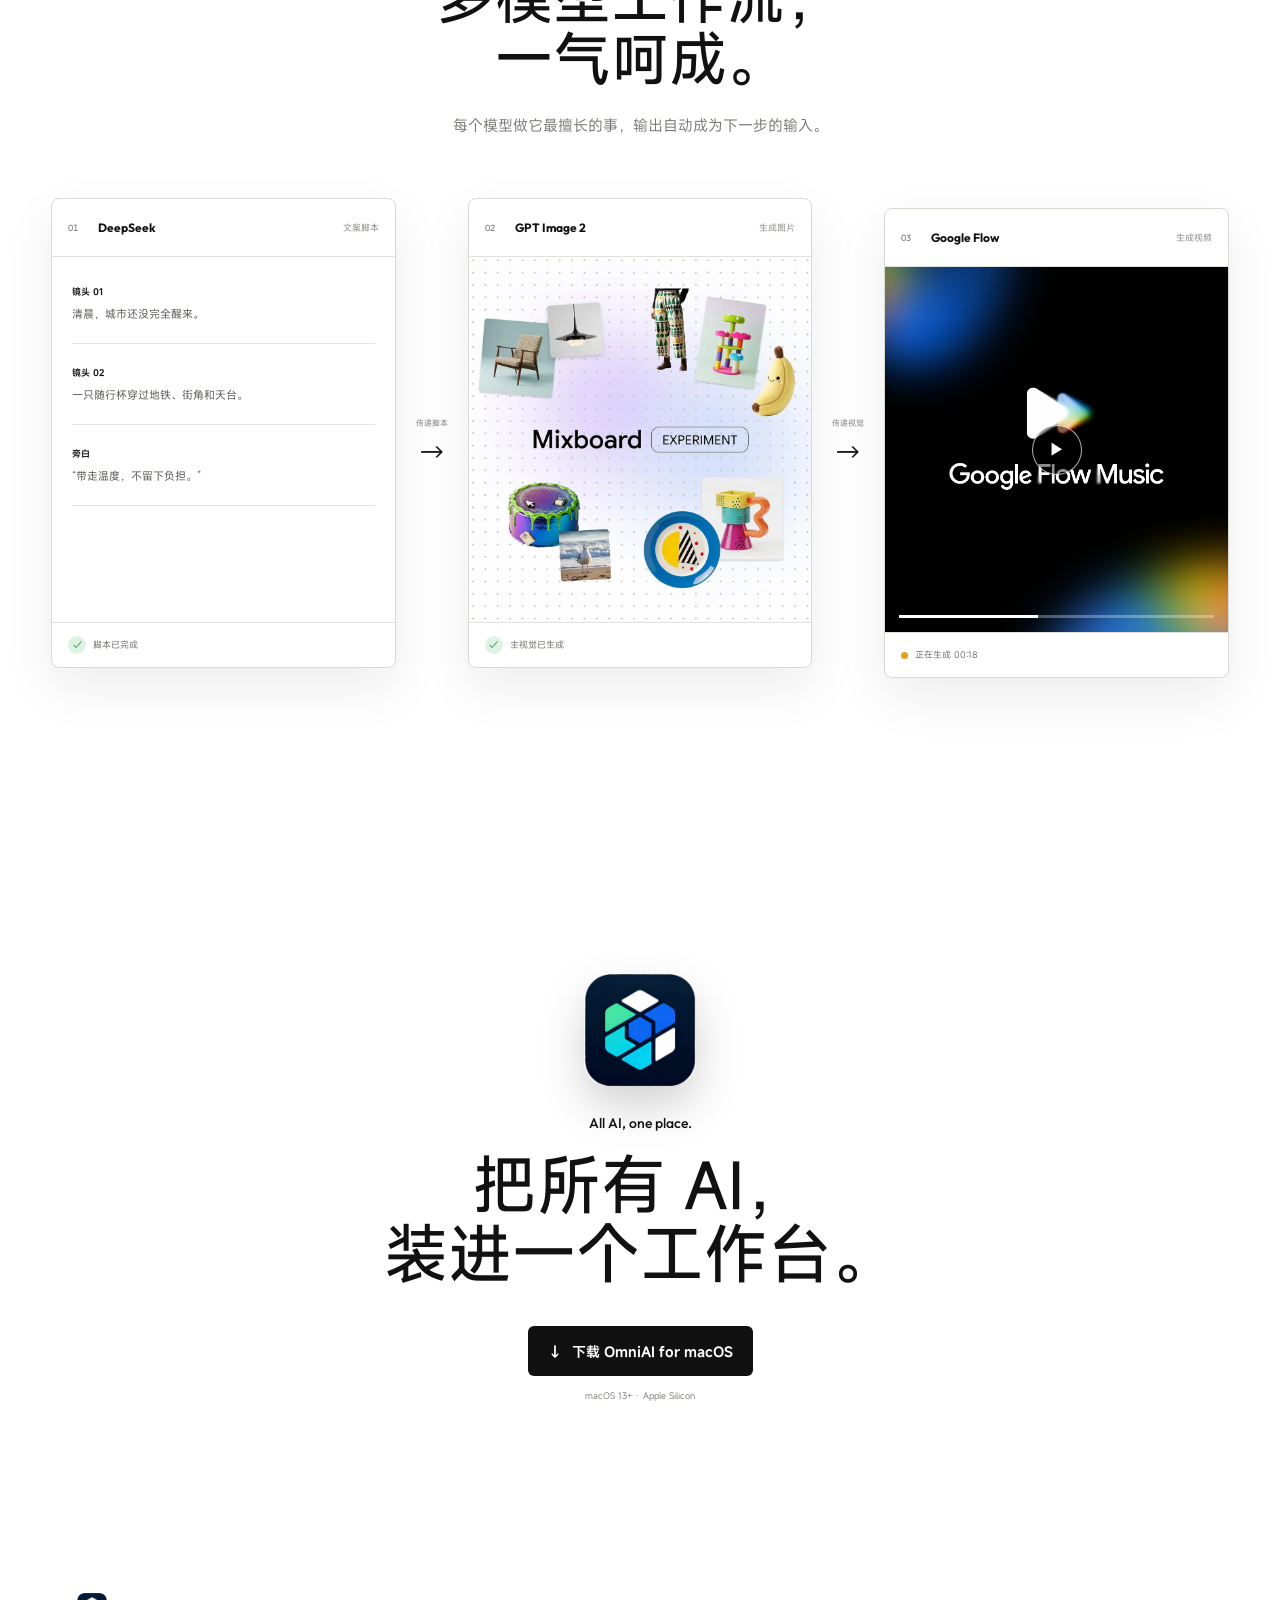
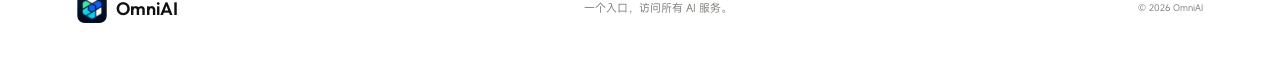
==== commit 6ffa9395: "Update mobile hero layout and download platform copy" ====
--- a/docs/index.html
+++ b/docs/index.html
@@ -7,7 +7,7 @@
   <meta name="description" content="OmniAI 多模型 AI 工作台，一个入口调用全球领先的 AI 模型。">
   <title>OmniAI - All AI, one place.</title>
   <link rel="icon" href="./assets/omniai.png">
-  <link rel="stylesheet" href="./styles.css?v=mobile-hero-4">
+  <link rel="stylesheet" href="./styles.css?v=mobile-hero-6">
 </head>
 <body>
   <header class="site-header">
@@ -305,7 +305,7 @@
       <p>All AI, one place.</p>
       <h2 id="download-title">把所有 AI，<br>装进一个工作台。</h2>
       <a class="button download-button" href="https://github.com/unhurriedly/OmniAi-Desktop/releases/download/v0.6.3/OmniAi-0.6.3-arm64.dmg" target="_blank" rel="noopener noreferrer"><span aria-hidden="true">↓</span> 下载 OmniAI for macOS</a>
-      <small>macOS 13+ · Apple Silicon 与 Intel</small>
+      <small>macOS 13+ · Apple Silicon</small>
     </section>
   </main>
 
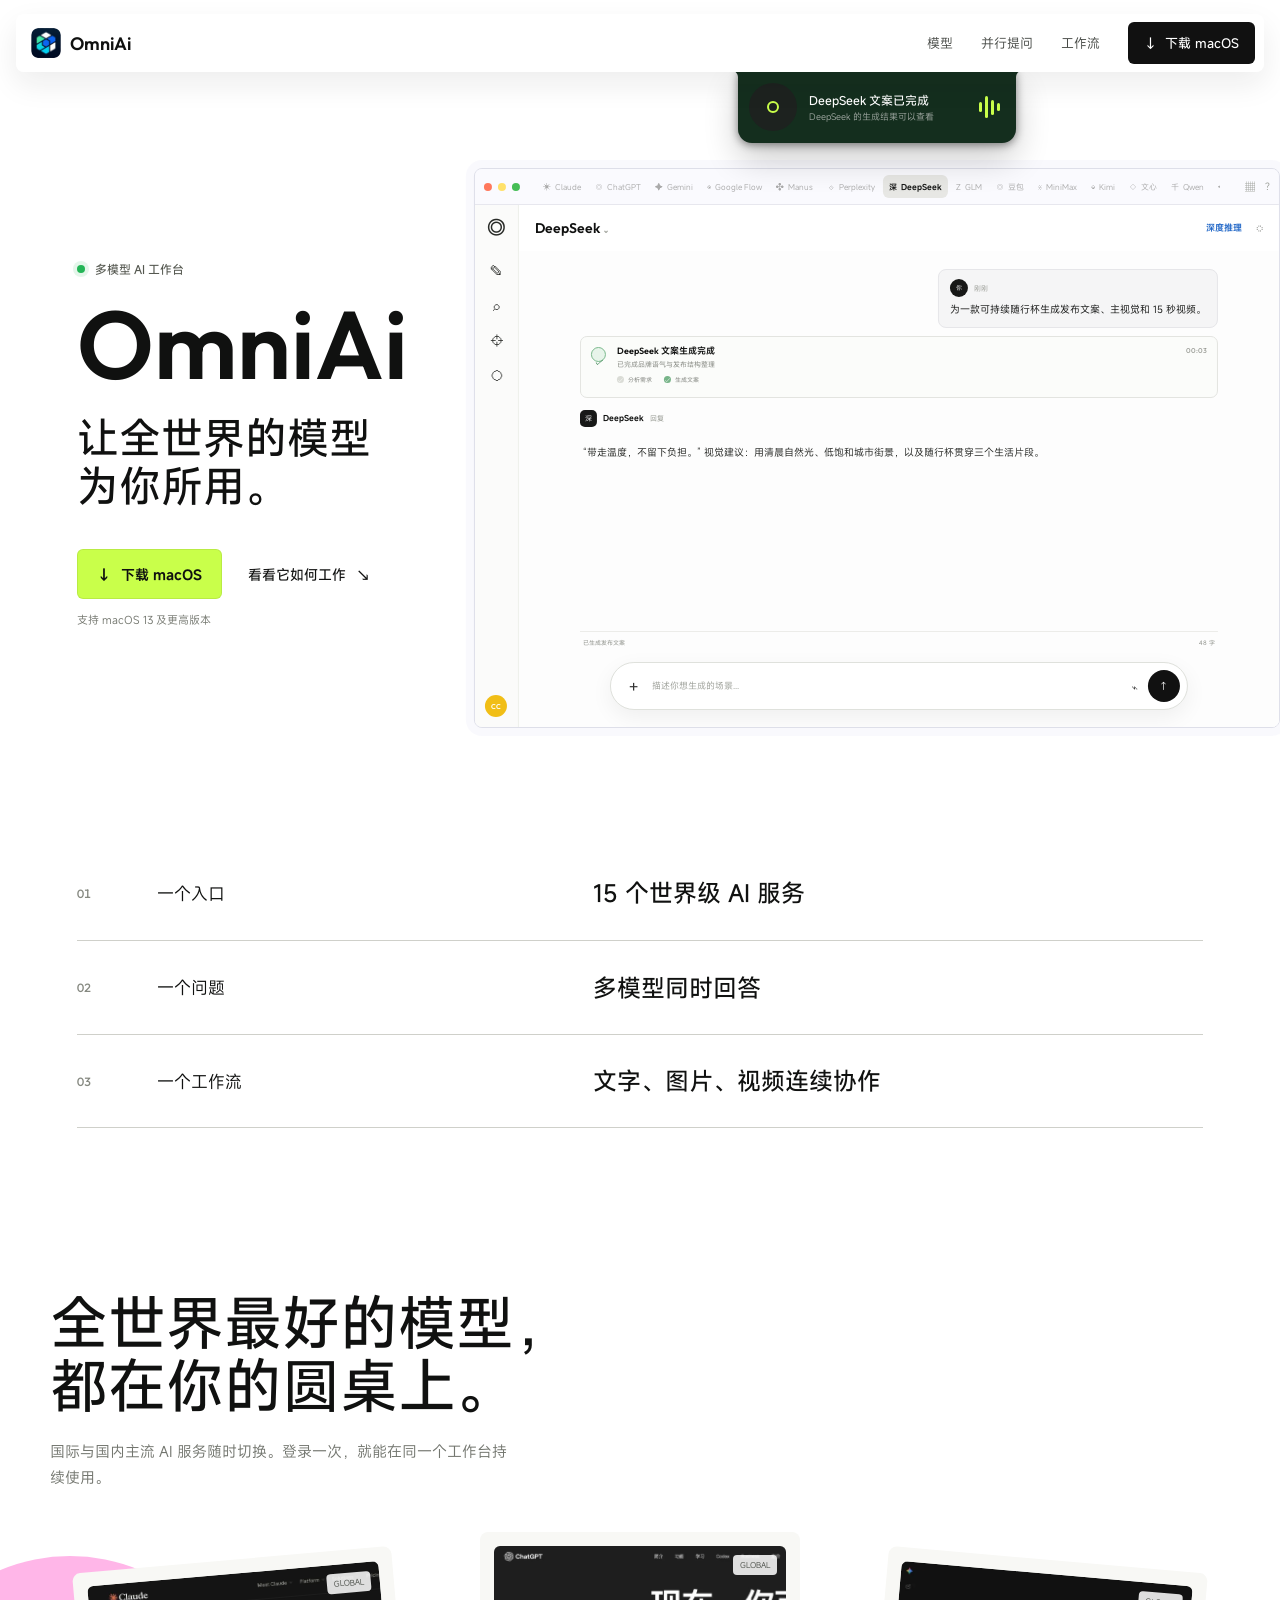
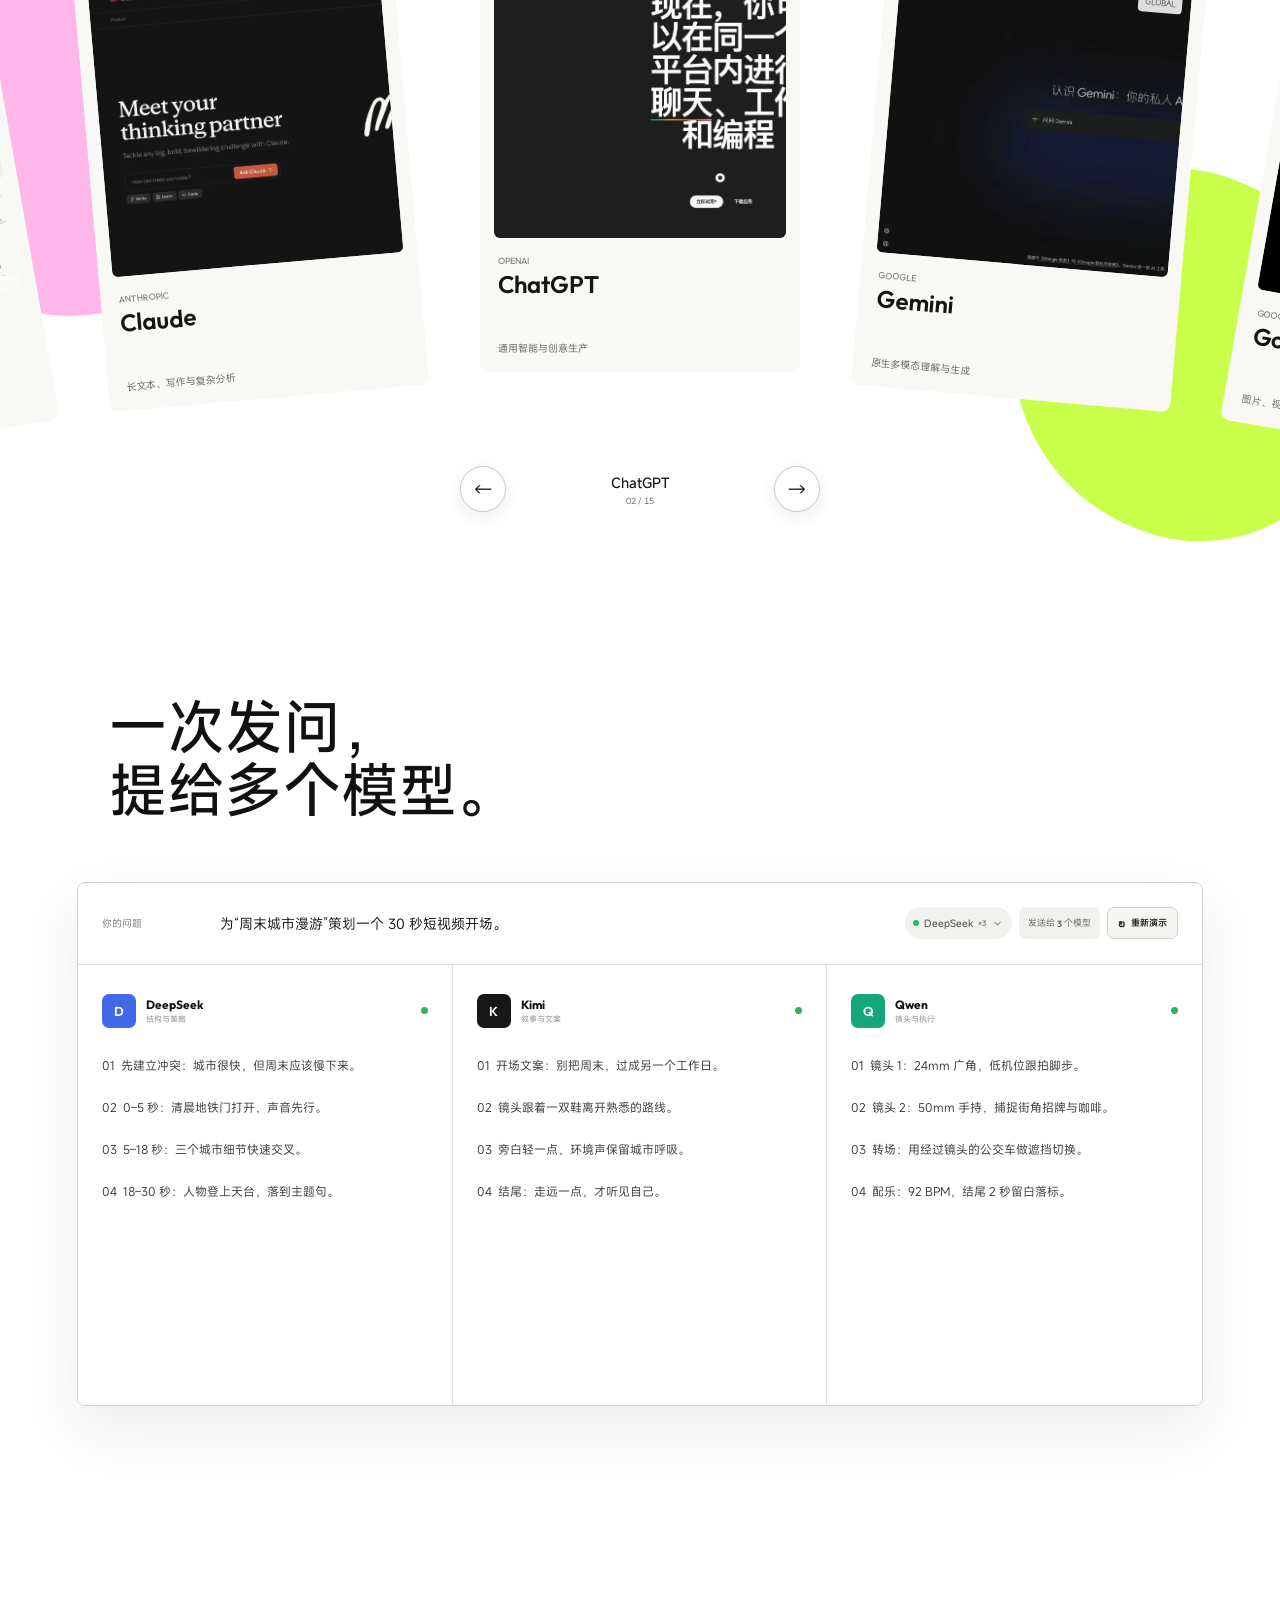
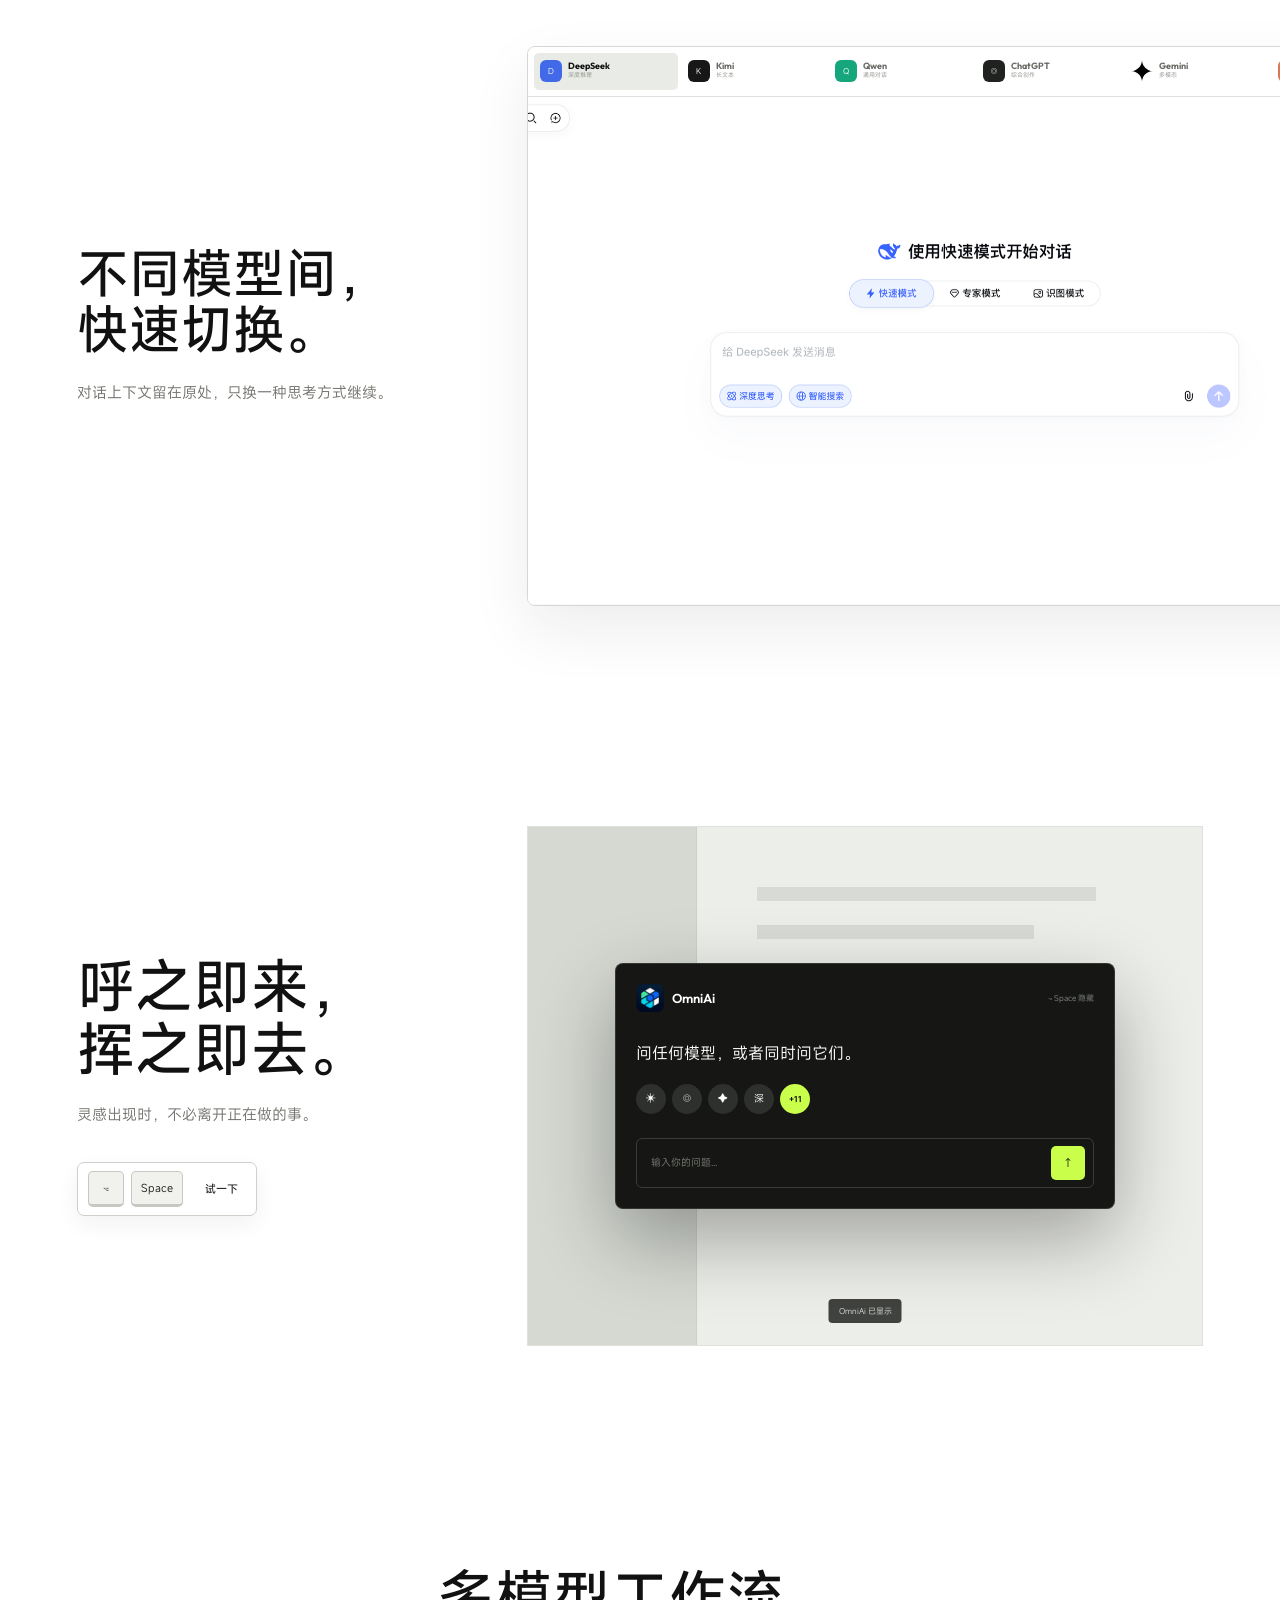
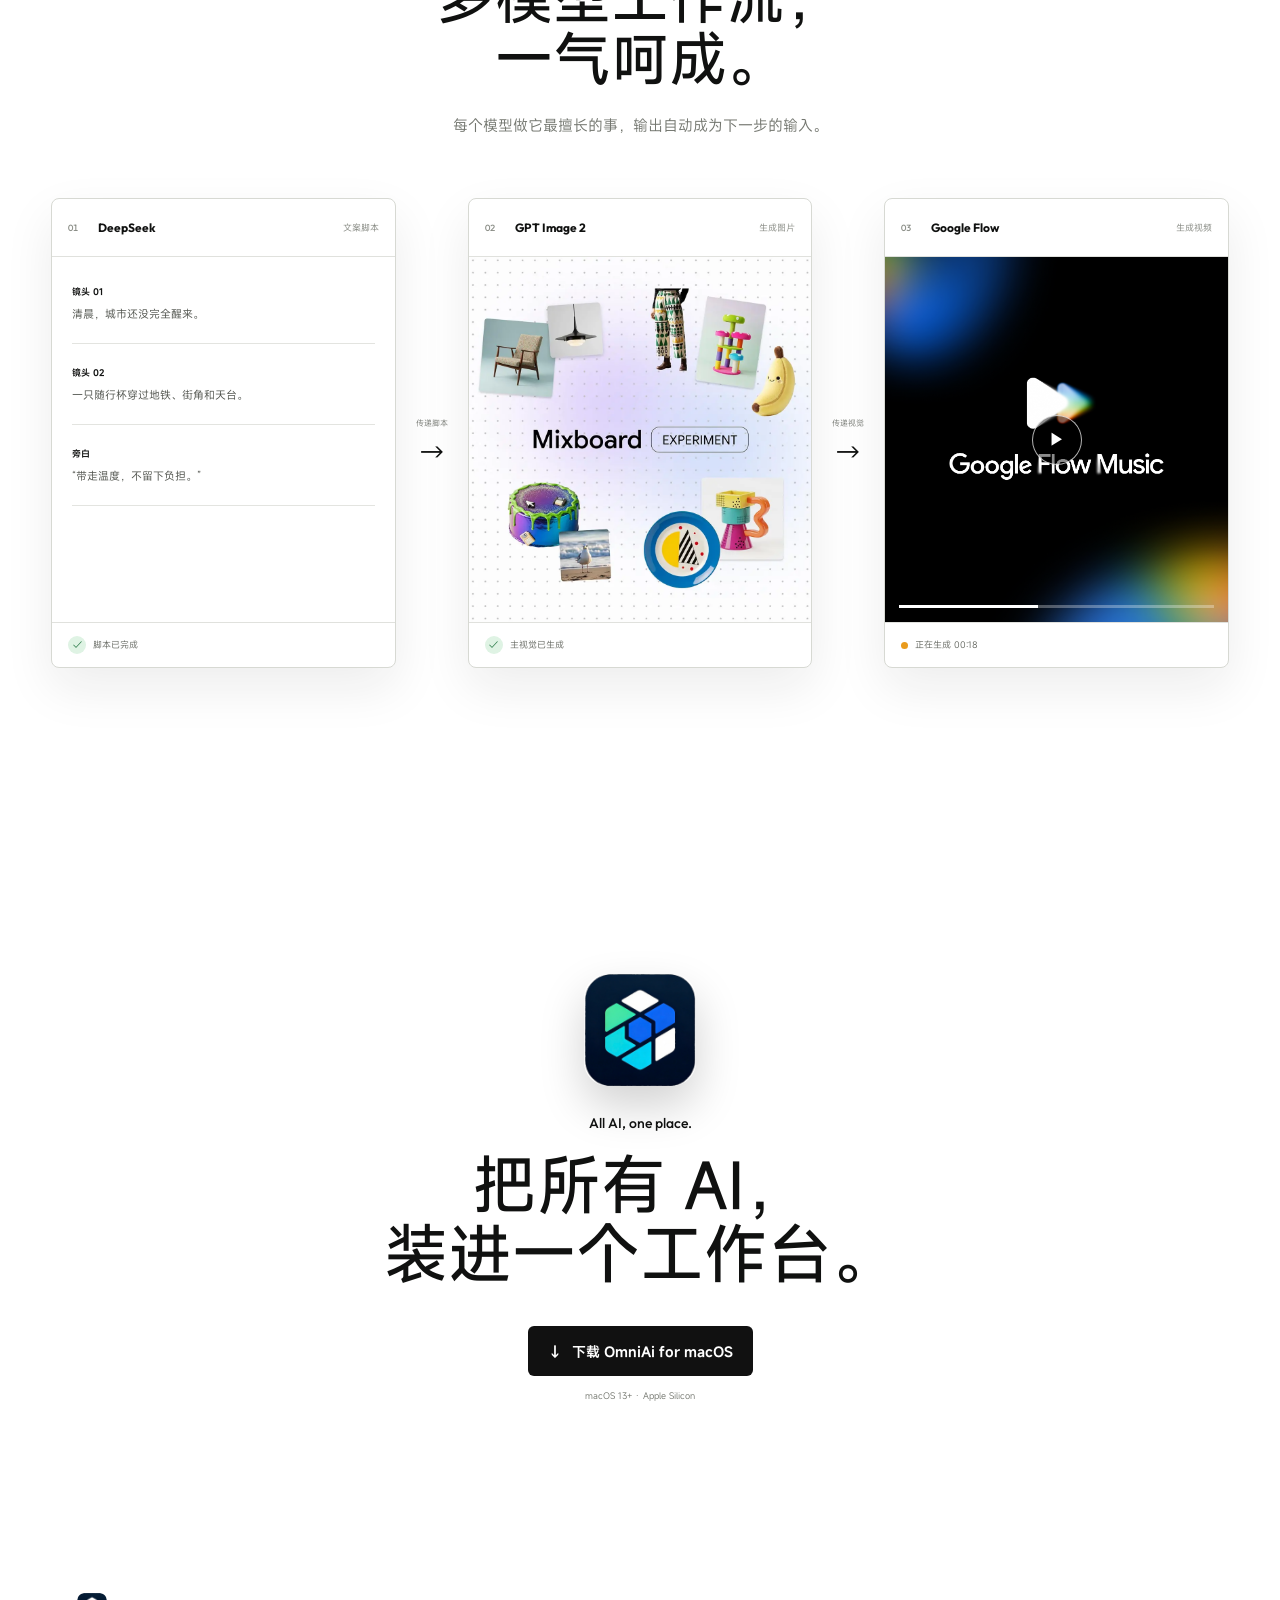
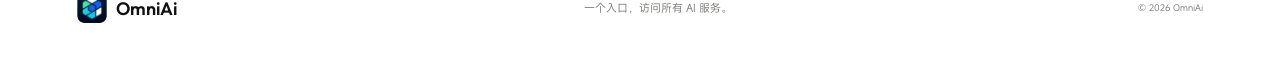
==== commit 8b0e9c0c: "Rename website brand to OmniAi and refresh download fallback" ====
--- a/docs/index.html
+++ b/docs/index.html
@@ -4,39 +4,39 @@
   <meta charset="UTF-8">
   <meta name="viewport" content="width=device-width, initial-scale=1.0">
   <meta name="theme-color" content="#f4f4f0">
-  <meta name="description" content="OmniAI 多模型 AI 工作台，一个入口调用全球领先的 AI 模型。">
-  <title>OmniAI - All AI, one place.</title>
+  <meta name="description" content="OmniAi 多模型 AI 工作台，一个入口调用全球领先的 AI 模型。">
+  <title>OmniAi - All AI, one place.</title>
   <link rel="icon" href="./assets/omniai.png">
   <link rel="stylesheet" href="./styles.css?v=mobile-hero-6">
 </head>
 <body>
   <header class="site-header">
-    <a class="brand" href="#top" aria-label="OmniAI 首页">
+    <a class="brand" href="#top" aria-label="OmniAi 首页">
       <img src="./assets/omniai.png" alt="">
-      <span>OmniAI</span>
+      <span>OmniAi</span>
     </a>
     <nav aria-label="主导航">
       <a href="#models">模型</a>
       <a href="#parallel">并行提问</a>
       <a href="#workflow">工作流</a>
     </nav>
-    <a class="header-cta" href="https://github.com/unhurriedly/OmniAi-Desktop/releases/download/v0.6.3/OmniAi-0.6.3-arm64.dmg" target="_blank" rel="noopener noreferrer"><span aria-hidden="true">↓</span> 下载 macOS</a>
+    <a class="header-cta" href="https://github.com/unhurriedly/OmniAi-Desktop/releases/download/v0.6.4/OmniAi-0.6.4-arm64.dmg" target="_blank" rel="noopener noreferrer"><span aria-hidden="true">↓</span> 下载 macOS</a>
   </header>
 
   <main id="top">
     <section class="hero" aria-labelledby="hero-title">
       <div class="hero-copy">
         <p class="eyebrow"><span></span> 多模型 AI 工作台</p>
-        <h1 id="hero-title">OmniAI</h1>
+        <h1 id="hero-title">OmniAi</h1>
         <p class="hero-lede">让全世界的模型<br>为你所用。</p>
         <div class="hero-actions">
-          <a class="button primary" href="https://github.com/unhurriedly/OmniAi-Desktop/releases/download/v0.6.3/OmniAi-0.6.3-arm64.dmg" target="_blank" rel="noopener noreferrer"><span aria-hidden="true">↓</span> 下载 macOS</a>
+          <a class="button primary" href="https://github.com/unhurriedly/OmniAi-Desktop/releases/download/v0.6.4/OmniAi-0.6.4-arm64.dmg" target="_blank" rel="noopener noreferrer"><span aria-hidden="true">↓</span> 下载 macOS</a>
           <a class="text-link" href="#models">看看它如何工作 <span aria-hidden="true">↘</span></a>
         </div>
         <p class="availability">支持 macOS 13 及更高版本</p>
       </div>
 
-      <div class="hero-stage" aria-label="OmniAI 产品交互演示">
+      <div class="hero-stage" aria-label="OmniAi 产品交互演示">
         <div class="stage-dots" aria-hidden="true"></div>
         <button class="dynamic-island" type="button" aria-label="切换灵动岛状态">
           <span class="island-mark"><i></i></span>
@@ -50,7 +50,7 @@
         <div class="collab-window">
           <div class="window-bar">
             <div class="traffic" aria-hidden="true"><i></i><i></i><i></i></div>
-            <div class="service-rail" aria-label="OmniAI 模型服务">
+            <div class="service-rail" aria-label="OmniAi 模型服务">
               <span class="window-service"><i>✳</i>Claude</span>
               <span class="window-service" data-model-service="image"><i>◎</i>ChatGPT</span>
               <span class="window-service"><i>✦</i>Gemini</span>
@@ -70,7 +70,7 @@
             <div class="window-actions" aria-hidden="true"><span>▦</span><span>?</span></div>
           </div>
           <div class="window-body">
-            <aside class="app-sidebar" aria-label="OmniAI 工具栏">
+            <aside class="app-sidebar" aria-label="OmniAi 工具栏">
               <b class="sidebar-brand">◎</b>
               <span>✎</span><span>⌕</span><span>⌖</span><span>◯</span>
               <small>CC</small>
@@ -240,7 +240,7 @@
           <button type="button" data-switch="claude" role="tab" aria-selected="false"><span class="claude-symbol">✳</span><b>Claude</b><small>写作分析</small></button>
         </div>
         <div class="switch-visual" aria-live="polite">
-          <img id="switchScreenshot" src="./assets/switch-deepseek.png" alt="OmniAI 主程序中的 DeepSeek 界面">
+          <img id="switchScreenshot" src="./assets/switch-deepseek.png" alt="OmniAi 主程序中的 DeepSeek 界面">
         </div>
       </div>
     </section>
@@ -257,12 +257,12 @@
           <div class="context-lines"><i></i><i></i><i></i><i></i></div>
         </div>
         <div class="quick-window" id="quickWindow">
-          <div class="quick-head"><img src="./assets/omniai.png" alt=""><span>OmniAI</span><small>⌥ Space 隐藏</small></div>
+          <div class="quick-head"><img src="./assets/omniai.png" alt=""><span>OmniAi</span><small>⌥ Space 隐藏</small></div>
           <p>问任何模型，或者同时问它们。</p>
           <div class="quick-models"><span>✳</span><span>◎</span><span>✦</span><span>深</span><b>+11</b></div>
           <div class="quick-input"><span>输入你的问题...</span><button type="button" aria-label="发送">↑</button></div>
         </div>
-        <p class="shortcut-status" id="shortcutStatus">OmniAI 已显示</p>
+        <p class="shortcut-status" id="shortcutStatus">OmniAi 已显示</p>
       </div>
     </section>
 
@@ -301,19 +301,19 @@
     </section>
 
     <section class="download-section" id="download" aria-labelledby="download-title">
-      <img src="./assets/omniai.png" alt="OmniAI 应用图标">
+      <img src="./assets/omniai.png" alt="OmniAi 应用图标">
       <p>All AI, one place.</p>
       <h2 id="download-title">把所有 AI，<br>装进一个工作台。</h2>
-      <a class="button download-button" href="https://github.com/unhurriedly/OmniAi-Desktop/releases/download/v0.6.3/OmniAi-0.6.3-arm64.dmg" target="_blank" rel="noopener noreferrer"><span aria-hidden="true">↓</span> 下载 OmniAI for macOS</a>
+      <a class="button download-button" href="https://github.com/unhurriedly/OmniAi-Desktop/releases/download/v0.6.4/OmniAi-0.6.4-arm64.dmg" target="_blank" rel="noopener noreferrer"><span aria-hidden="true">↓</span> 下载 OmniAi for macOS</a>
       <small>macOS 13+ · Apple Silicon</small>
     </section>
   </main>
 
   <footer class="site-footer">
-    <a class="brand" href="#top"><img src="./assets/omniai.png" alt=""><span>OmniAI</span></a>
+    <a class="brand" href="#top"><img src="./assets/omniai.png" alt=""><span>OmniAi</span></a>
     <p>一个入口，访问所有 AI 服务。</p>
-    <span>© 2026 OmniAI</span>
+    <span>© 2026 OmniAi</span>
   </footer>
-  <script src="./app.js?v=product-switch-1"></script>
+  <script src="./app.js?v=release-links-1"></script>
 </body>
 </html>
--- a/docs/styles.css
+++ b/docs/styles.css
@@ -141,4 +141,6 @@
 @media(max-width:760px){.orbit-track{top:2154px;transform:translateX(-50%) rotate(calc(var(--position) * -3.7deg))}.orbit-item{top:-2130px;transform-origin:50% 4730px;transform:rotate(calc(var(--slot) * 3.7deg))}}
 @media(max-width:760px){.prompt-actions{width:100%;justify-content:flex-start;flex-wrap:wrap}.prompt-actions .run-button{margin:0 0 0 auto}.model-config-menu{right:auto;left:0;width:min(218px,calc(100vw - 72px))}.send-target{padding:0 7px}.answer-content{min-height:130px}}
 @media(max-width:760px){.hero{height:680px;min-height:680px}.hero-stage{top:355px;bottom:auto}.collab-window{top:74px;height:calc(100% - 74px)}}
+/* Keep the mobile product preview above the hero copy without overlapping it. */
+@media(max-width:760px){.hero{height:auto;min-height:780px;padding:60px 20px 40px;display:flex;flex-direction:column;align-items:stretch}.hero-stage{position:relative;order:1;top:auto;right:-20px;bottom:auto;width:calc(100% + 20px);height:313px;min-height:313px;margin:0 0 28px;flex:0 0 313px}.hero-copy{order:2}.collab-window{top:74px;height:calc(100% - 74px)}}
 @media(prefers-reduced-motion:reduce){html{scroll-behavior:auto}*,*::before,*::after{animation-duration:.01ms!important;animation-iteration-count:1!important;transition-duration:.01ms!important}}
